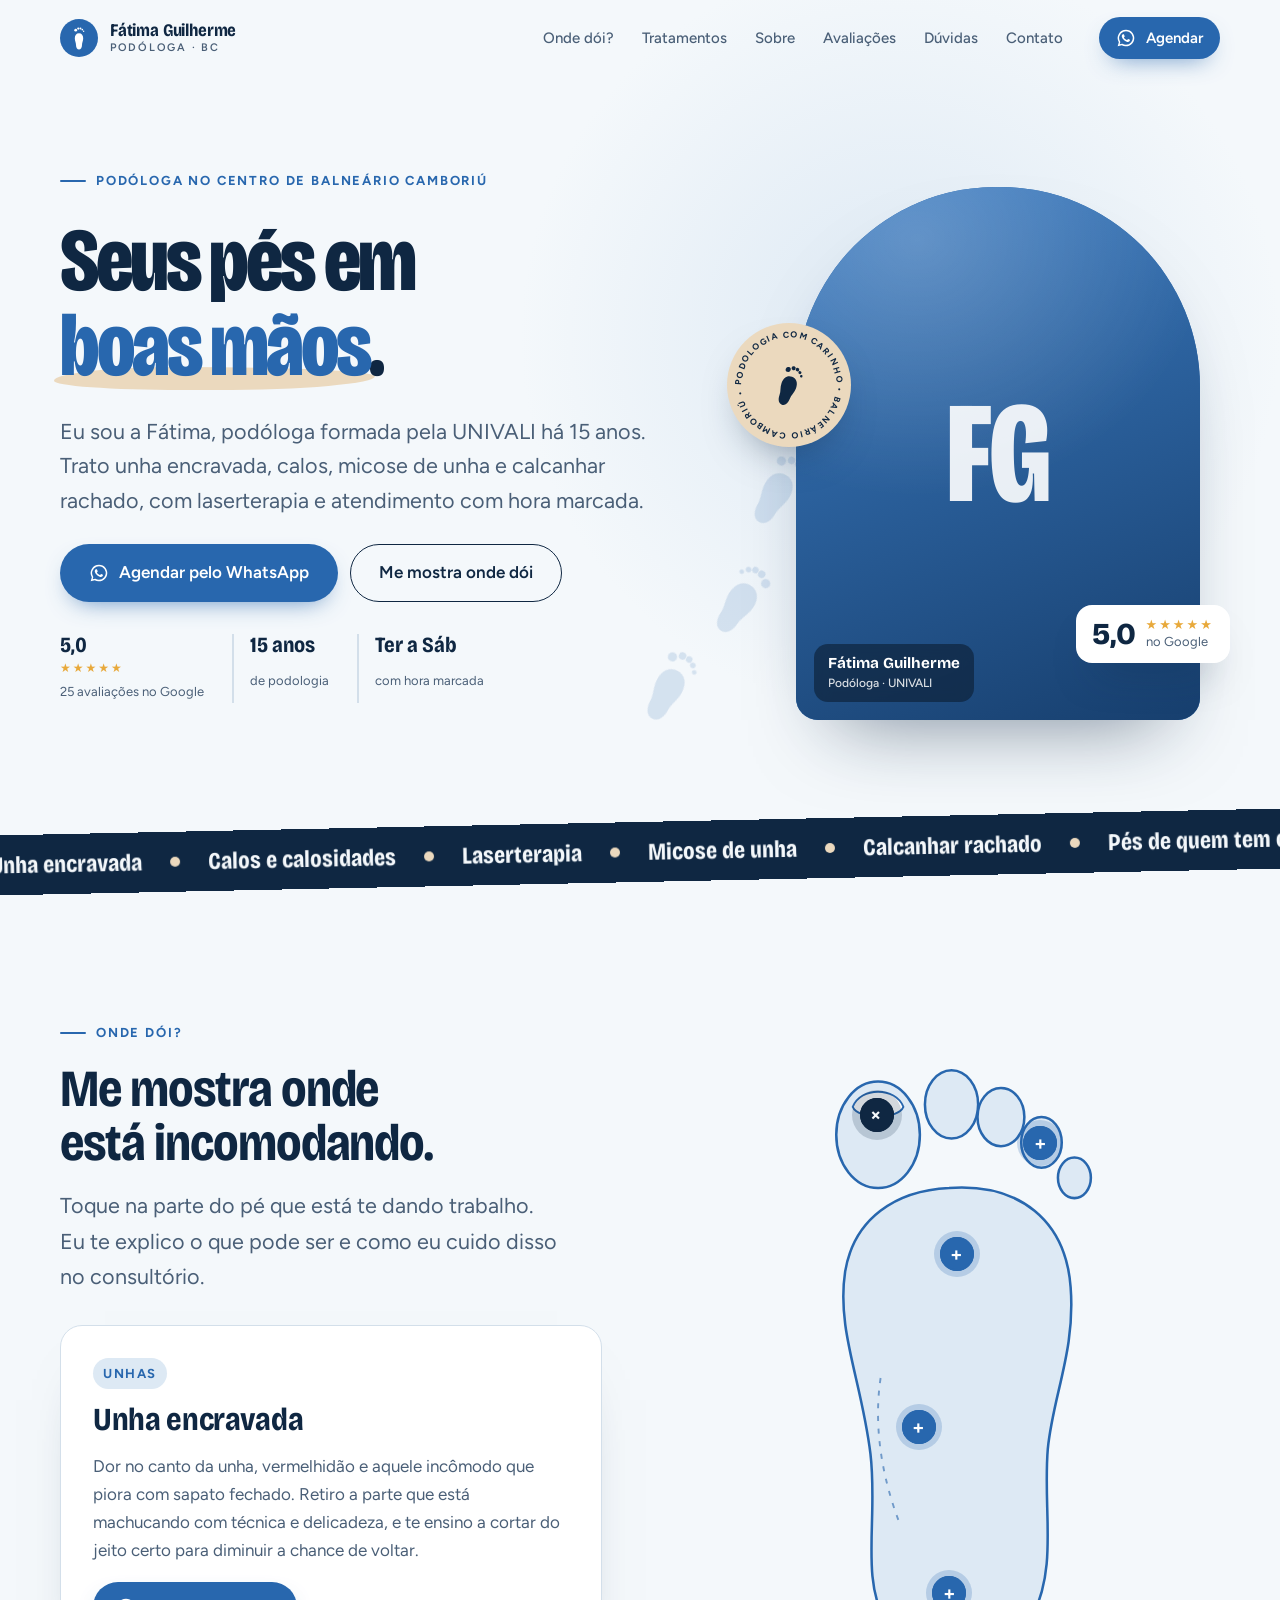
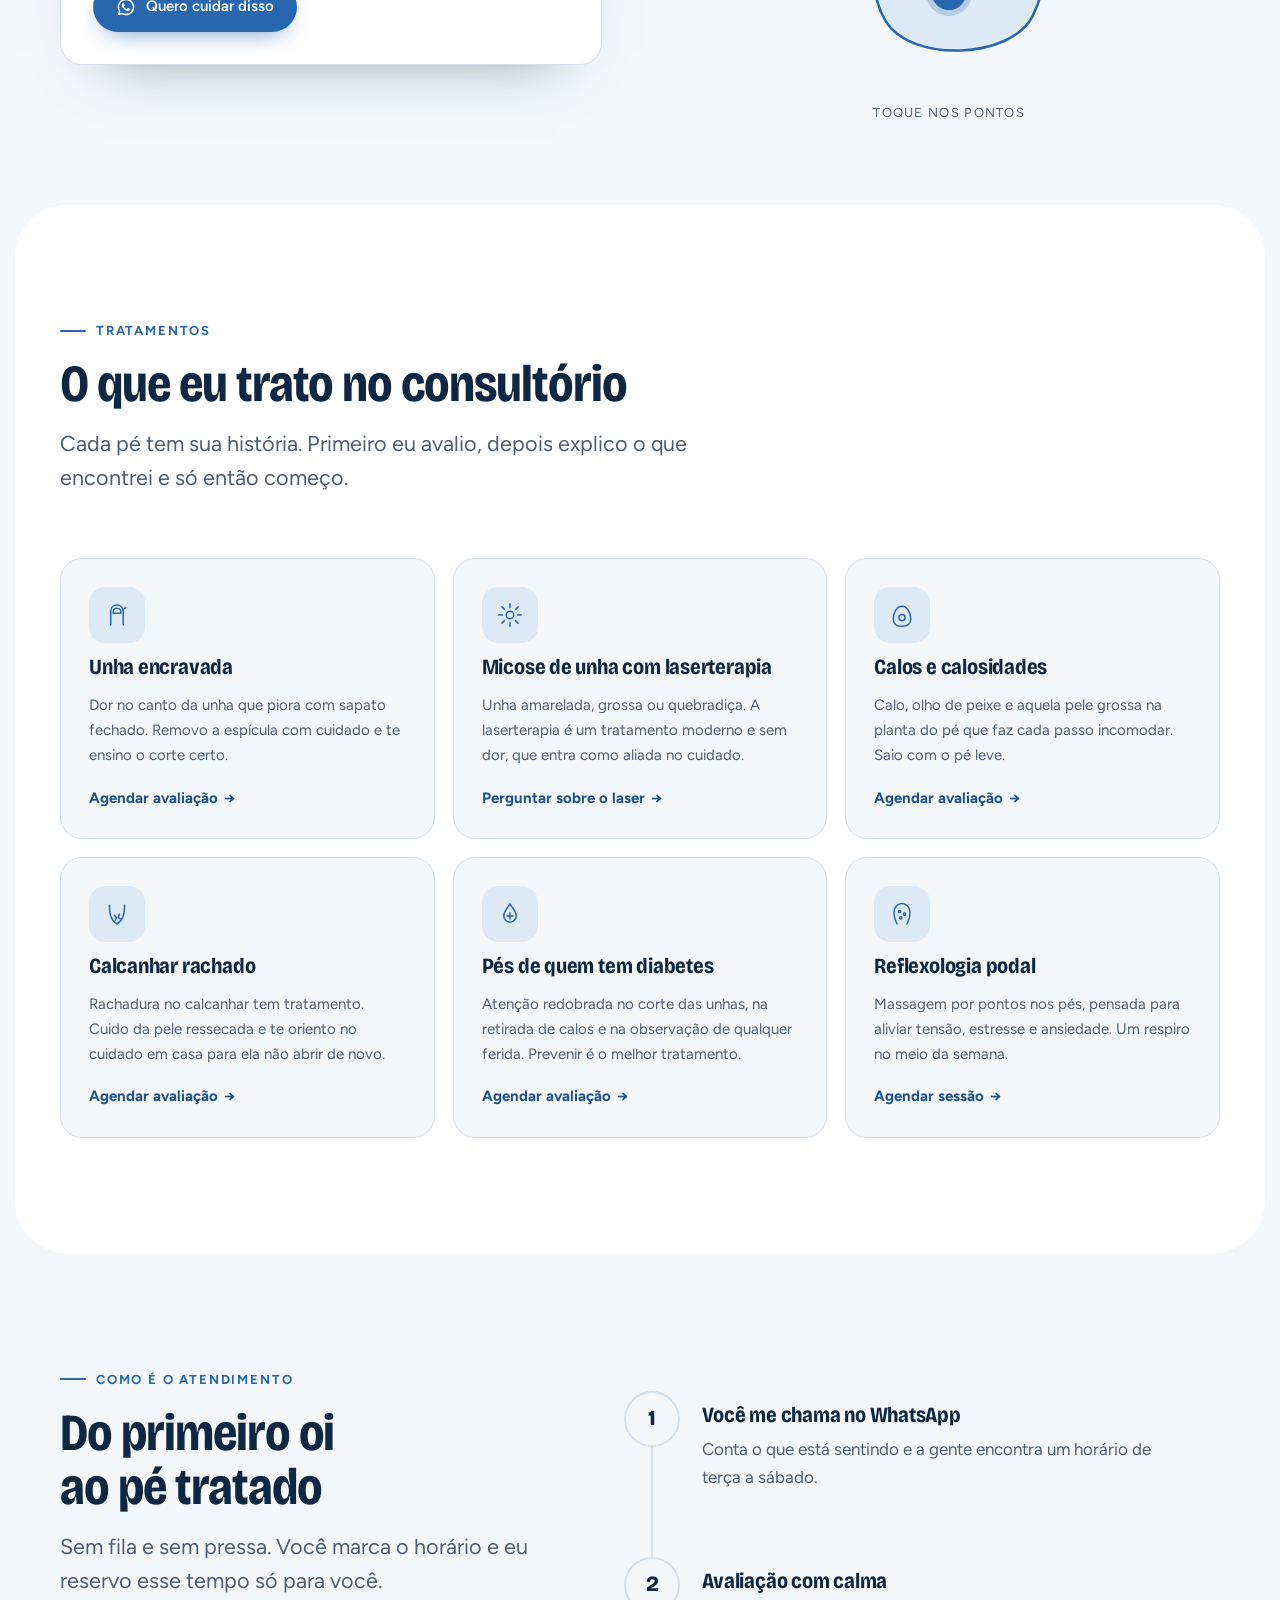
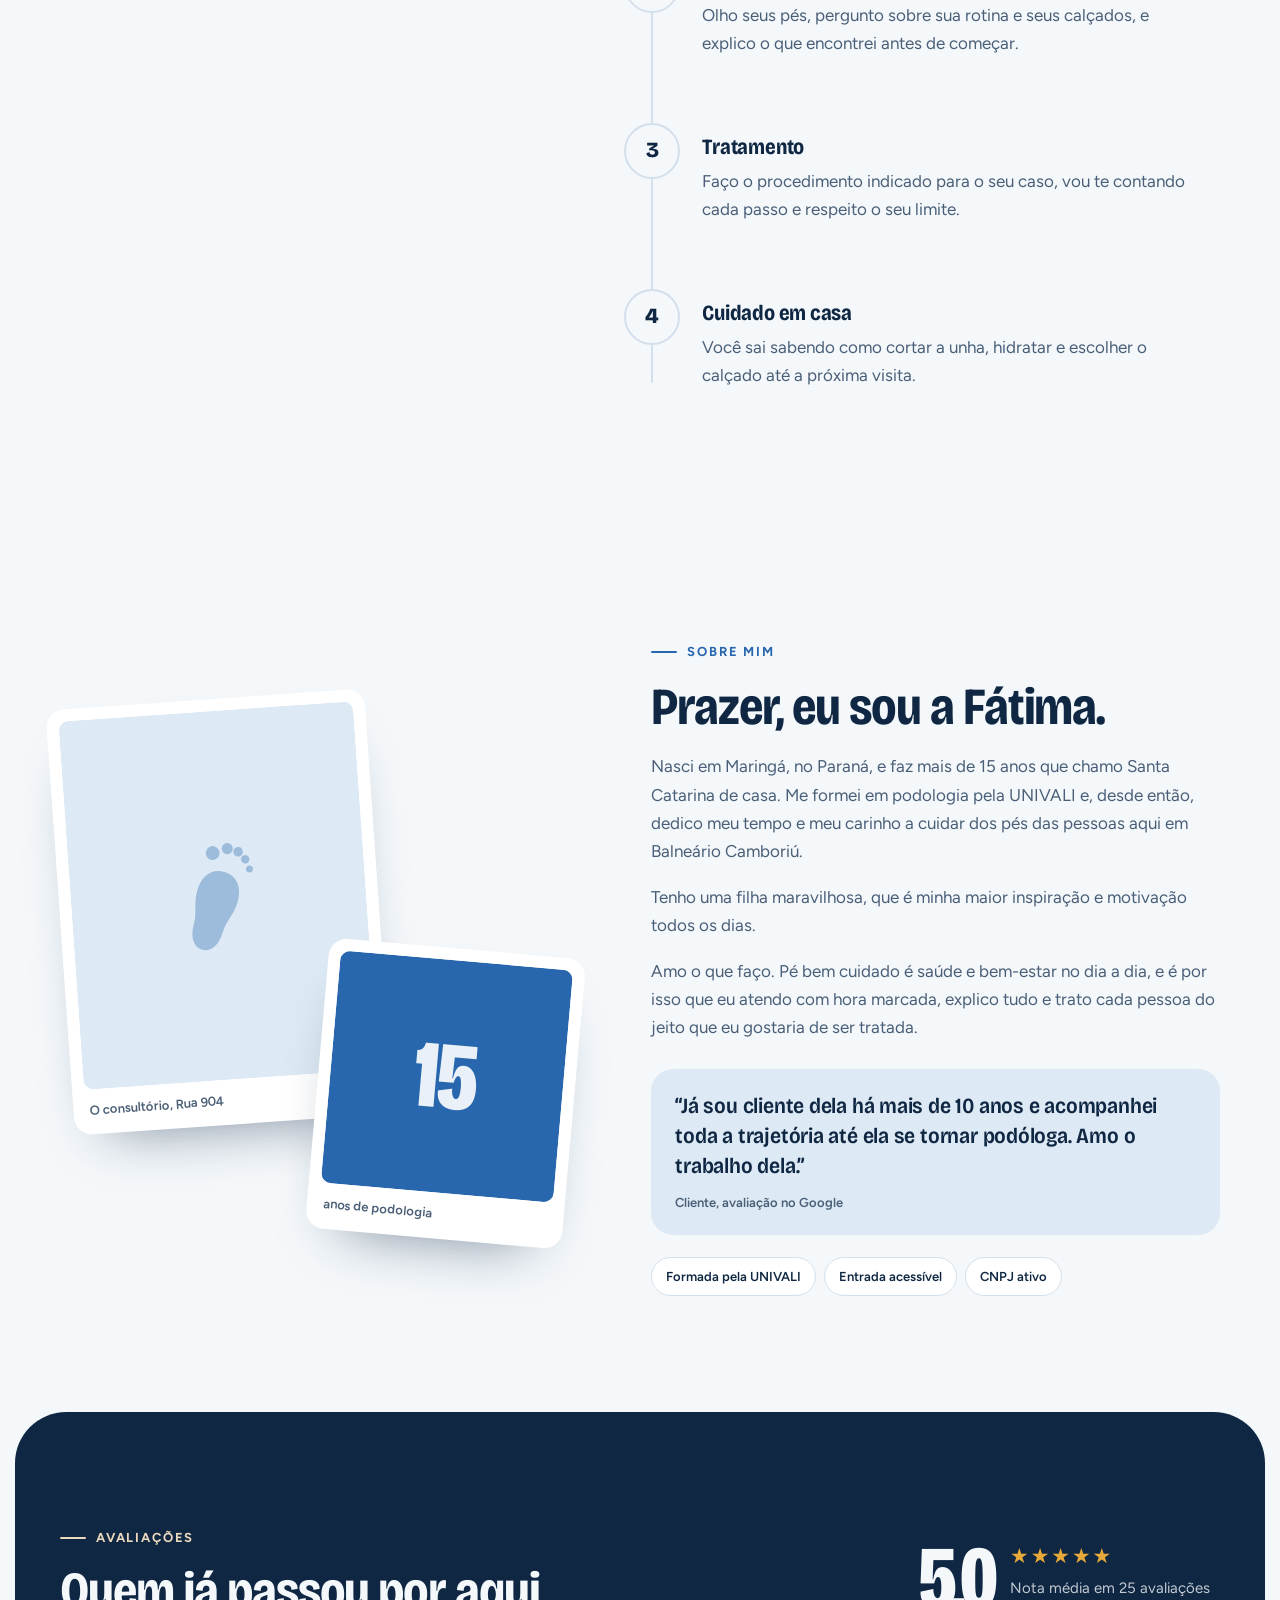
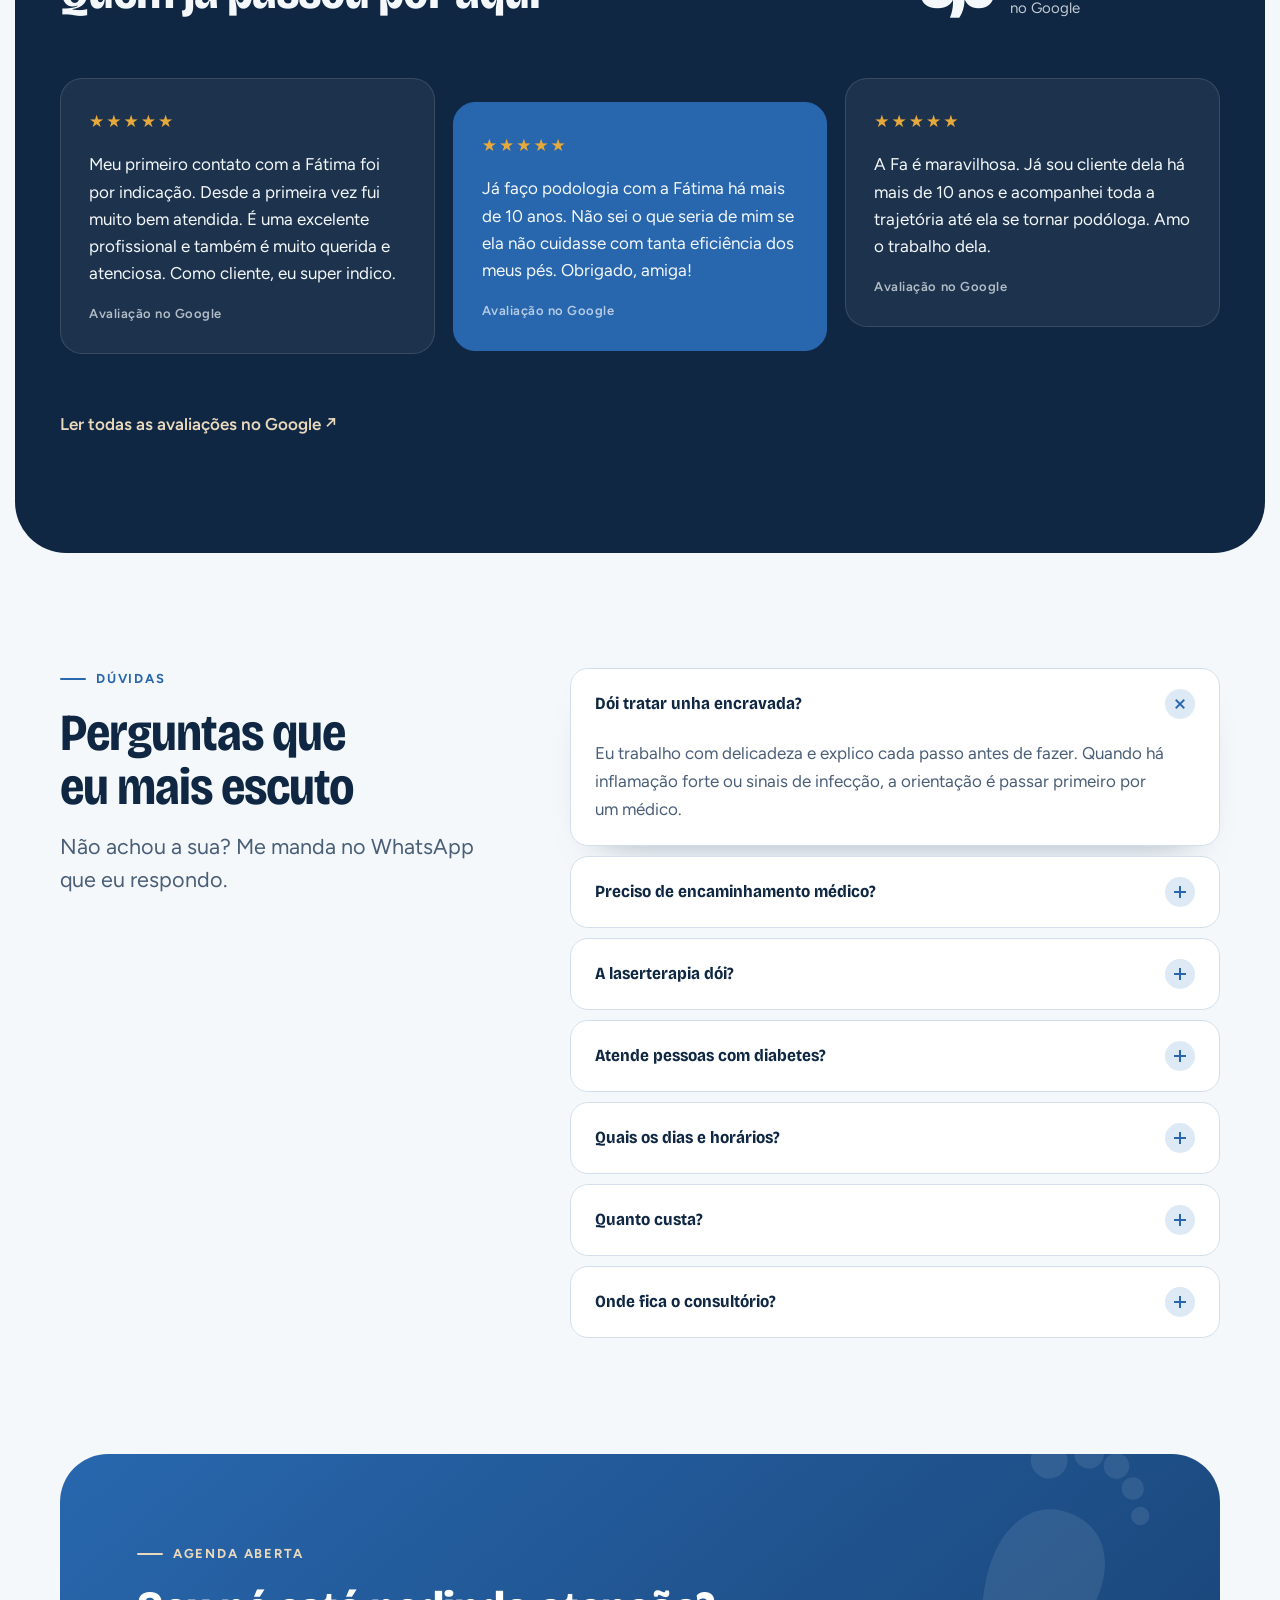
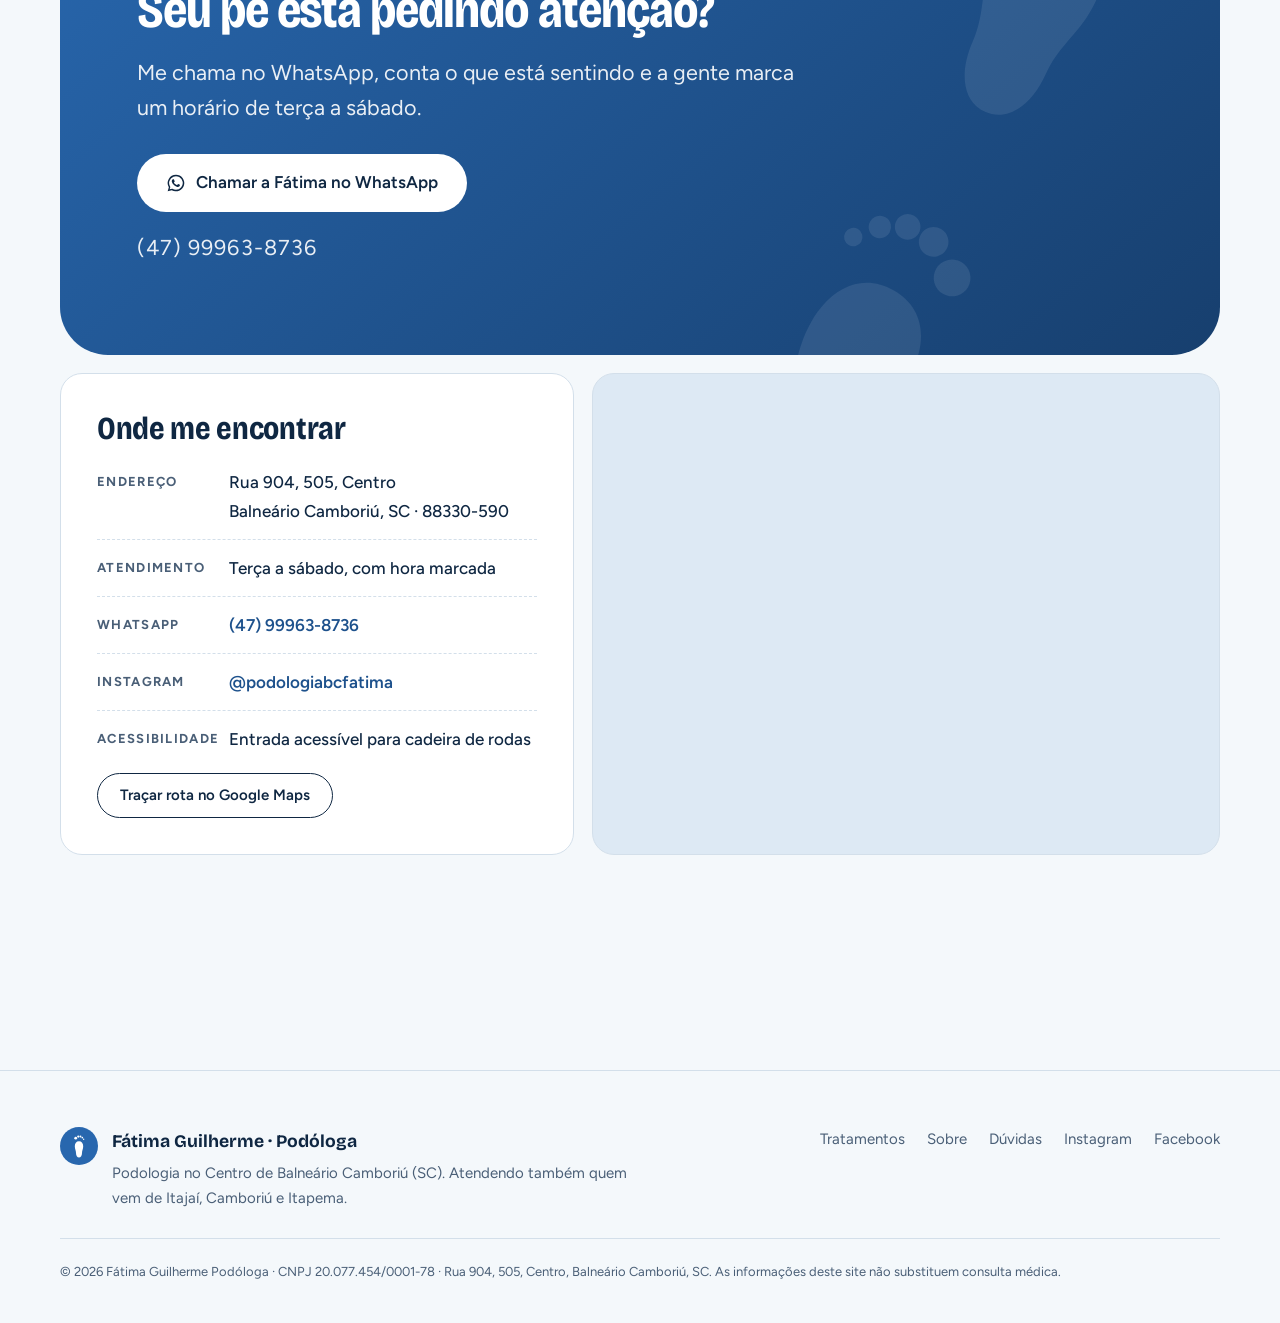
==== index.html @ b55e8c96 "Site da podóloga Fátima Guilherme: landing com SEO local, GEO e deploy Vercel - One-page com hero, m" ====
<!doctype html>
<html lang="pt-BR">
<head>
  <meta charset="utf-8">
  <meta name="viewport" content="width=device-width, initial-scale=1, viewport-fit=cover">
  <title>Podóloga em Balneário Camboriú | Fátima Guilherme · Unha encravada e laserterapia</title>
  <meta name="description" content="Fátima Guilherme, podóloga formada pela UNIVALI no Centro de Balneário Camboriú. Unha encravada, calos, micose de unha com laserterapia, calcanhar rachado e pés de quem tem diabetes. Agende pelo WhatsApp.">
  <link rel="canonical" href="https://fatimaguilherme.com.br/">
  <meta name="robots" content="index, follow, max-image-preview:large, max-snippet:-1">
  <meta name="author" content="Fátima Guilherme">
  <meta name="theme-color" content="#0F2742">

  <!-- Local SEO -->
  <meta name="geo.region" content="BR-SC">
  <meta name="geo.placename" content="Balneário Camboriú">
  <meta name="geo.position" content="-26.9928063;-48.6391821">
  <meta name="ICBM" content="-26.9928063, -48.6391821">

  <!-- Open Graph / redes -->
  <meta property="og:type" content="website">
  <meta property="og:locale" content="pt_BR">
  <meta property="og:site_name" content="Fátima Guilherme · Podóloga">
  <meta property="og:title" content="Fátima Guilherme · Podóloga em Balneário Camboriú">
  <meta property="og:description" content="Seus pés em boas mãos. Unha encravada, calos, micose de unha com laserterapia e cuidado com pés de quem tem diabetes. Centro de BC, com hora marcada.">
  <meta property="og:url" content="https://fatimaguilherme.com.br/">
  <meta property="og:image" content="https://fatimaguilherme.com.br/assets/img/og-image.jpg">
  <meta property="og:image:width" content="1200">
  <meta property="og:image:height" content="630">
  <meta property="og:image:alt" content="Fátima Guilherme, podóloga em Balneário Camboriú">
  <meta name="twitter:card" content="summary_large_image">
  <meta name="twitter:title" content="Fátima Guilherme · Podóloga em Balneário Camboriú">
  <meta name="twitter:description" content="Unha encravada, calos, laserterapia e cuidado com os pés no Centro de BC. Agende pelo WhatsApp.">
  <meta name="twitter:image" content="https://fatimaguilherme.com.br/assets/img/og-image.jpg">

  <link rel="icon" href="/assets/img/favicon.svg" type="image/svg+xml">
  <link rel="apple-touch-icon" href="/assets/img/apple-touch-icon.png">
  <link rel="manifest" href="/site.webmanifest">
  <link rel="alternate" type="text/plain" title="LLM summary" href="/llms.txt">

  <script>document.documentElement.classList.add('js')</script>
  <link rel="preconnect" href="https://fonts.googleapis.com">
  <link rel="preconnect" href="https://fonts.gstatic.com" crossorigin>
  <link rel="stylesheet" href="https://fonts.googleapis.com/css2?family=Bricolage+Grotesque:opsz,wdth,wght@12..96,75..100,500..800&family=Figtree:wght@400;500;600;700&display=swap">
  <link rel="stylesheet" href="/assets/css/style.css">

  <script type="application/ld+json">
  {
    "@context": "https://schema.org",
    "@graph": [
      {
        "@type": ["MedicalBusiness", "LocalBusiness"],
        "@id": "https://fatimaguilherme.com.br/#negocio",
        "name": "Fátima Guilherme | Podóloga",
        "alternateName": "Podologia BC Fátima",
        "description": "Consultório de podologia no Centro de Balneário Camboriú (SC). Tratamento de unha encravada, calos e calosidades, micose de unha com laserterapia, rachaduras no calcanhar, cuidado com pés de pessoas com diabetes e reflexologia podal.",
        "url": "https://fatimaguilherme.com.br/",
        "image": "https://fatimaguilherme.com.br/assets/img/og-image.jpg",
        "logo": "https://fatimaguilherme.com.br/assets/img/apple-touch-icon.png",
        "telephone": "+55-47-99963-8736",
        "medicalSpecialty": "Podiatric",
        "priceRange": "$$",
        "taxID": "20.077.454/0001-78",
        "address": {
          "@type": "PostalAddress",
          "streetAddress": "Rua 904, 505",
          "addressLocality": "Balneário Camboriú",
          "addressRegion": "SC",
          "postalCode": "88330-590",
          "addressCountry": "BR"
        },
        "geo": { "@type": "GeoCoordinates", "latitude": -26.9928063, "longitude": -48.6391821 },
        "hasMap": "https://www.google.com/maps/place/F%C3%A1tima+Guilherme+%7C+Pod%C3%B3loga/@-26.9928063,-48.6391821,17z/data=!4m6!3m5!1s0x94d8b7003e2b6f2d:0xf1be49d1ab3f99e7!8m2!3d-26.9928063!4d-48.6391821!16s%2Fg%2F11vxy5zhkg",
        "areaServed": [
          { "@type": "City", "name": "Balneário Camboriú" },
          { "@type": "City", "name": "Itajaí" },
          { "@type": "City", "name": "Camboriú" },
          { "@type": "City", "name": "Itapema" }
        ],
        "openingHoursSpecification": [
          { "@type": "OpeningHoursSpecification", "dayOfWeek": ["Tuesday", "Wednesday", "Thursday", "Friday", "Saturday"], "opens": "09:00", "closes": "19:00" }
        ],
        "amenityFeature": [
          { "@type": "LocationFeatureSpecification", "name": "Entrada acessível para cadeira de rodas", "value": true }
        ],
        "availableService": [
          { "@type": "MedicalProcedure", "name": "Tratamento de unha encravada (onicocriptose)" },
          { "@type": "MedicalTherapy", "name": "Laserterapia para micose de unha (onicomicose)" },
          { "@type": "MedicalProcedure", "name": "Remoção de calos e calosidades" },
          { "@type": "MedicalProcedure", "name": "Tratamento de rachaduras no calcanhar" },
          { "@type": "MedicalProcedure", "name": "Cuidado podológico para pessoas com diabetes" },
          { "@type": "MedicalTherapy", "name": "Reflexologia podal" }
        ],
        "founder": { "@id": "https://fatimaguilherme.com.br/#fatima" },
        "sameAs": [
          "https://www.instagram.com/podologiabcfatima/",
          "https://www.facebook.com/61563045962253"
        ]
      },
      {
        "@type": "Person",
        "@id": "https://fatimaguilherme.com.br/#fatima",
        "name": "Fátima Guilherme",
        "jobTitle": "Podóloga",
        "alumniOf": { "@type": "CollegeOrUniversity", "name": "UNIVALI - Universidade do Vale do Itajaí" },
        "birthPlace": { "@type": "Place", "name": "Maringá, PR" },
        "worksFor": { "@id": "https://fatimaguilherme.com.br/#negocio" },
        "sameAs": ["https://www.instagram.com/podologiabcfatima/"]
      },
      {
        "@type": "WebSite",
        "@id": "https://fatimaguilherme.com.br/#site",
        "url": "https://fatimaguilherme.com.br/",
        "name": "Fátima Guilherme · Podóloga",
        "inLanguage": "pt-BR",
        "publisher": { "@id": "https://fatimaguilherme.com.br/#negocio" }
      },
      {
        "@type": "FAQPage",
        "@id": "https://fatimaguilherme.com.br/#faq",
        "mainEntity": [
          { "@type": "Question", "name": "Dói tratar unha encravada?", "acceptedAnswer": { "@type": "Answer", "text": "A Fátima trabalha com delicadeza e explica cada passo antes de fazer. Quando há inflamação forte ou sinais de infecção, a orientação é passar primeiro por um médico." } },
          { "@type": "Question", "name": "Preciso de encaminhamento médico para ir à podóloga?", "acceptedAnswer": { "@type": "Answer", "text": "Não. O agendamento é feito direto com a Fátima pelo WhatsApp (47) 99963-8736." } },
          { "@type": "Question", "name": "A laserterapia dói?", "acceptedAnswer": { "@type": "Answer", "text": "Não. A laserterapia é um tratamento sem dor, usado como aliado no cuidado com micose de unha e outras alterações dos pés." } },
          { "@type": "Question", "name": "Quais os horários de atendimento?", "acceptedAnswer": { "@type": "Answer", "text": "O atendimento é com hora marcada, de terça a sábado. Os horários livres são confirmados pelo WhatsApp." } },
          { "@type": "Question", "name": "Onde fica o consultório?", "acceptedAnswer": { "@type": "Answer", "text": "Na Rua 904, 505, Centro de Balneário Camboriú (SC), CEP 88330-590. A entrada é acessível para cadeira de rodas." } },
          { "@type": "Question", "name": "Quanto custa a consulta com a podóloga?", "acceptedAnswer": { "@type": "Answer", "text": "O valor depende do tratamento. A Fátima passa os valores pelo WhatsApp depois de entender o que você está sentindo." } },
          { "@type": "Question", "name": "A podóloga atende pessoas com diabetes?", "acceptedAnswer": { "@type": "Answer", "text": "Sim. Pés de pessoas com diabetes pedem atenção redobrada no corte das unhas, na remoção de calos e na observação de feridas, e esse cuidado preventivo faz parte do atendimento." } }
        ]
      }
    ]
  }
  </script>
</head>
<body>
  <a class="skip" href="#conteudo">Pular para o conteúdo</a>

  <!-- Ícone de pegada reutilizado no site -->
  <svg width="0" height="0" style="position:absolute" aria-hidden="true" focusable="false">
    <defs>
      <symbol id="pegada" viewBox="0 0 40 80">
        <path d="M20 24c9 0 14 7 14 17 0 9-4 14-4 22 0 9-4 15-10 15S10 72 10 63c0-8-4-13-4-22 0-10 5-17 14-17z"/>
        <circle cx="9" cy="14" r="4.6"/>
        <circle cx="17.5" cy="8.5" r="3.7"/>
        <circle cx="25" cy="8.5" r="3.2"/>
        <circle cx="31" cy="12" r="2.8"/>
        <circle cx="35.5" cy="17.5" r="2.3"/>
      </symbol>
      <symbol id="whats" viewBox="0 0 24 24">
        <path d="M12 2a10 10 0 0 0-8.6 15.1L2 22l5-1.3A10 10 0 1 0 12 2zm0 18.2c-1.5 0-3-.4-4.3-1.2l-.3-.2-3 .8.8-2.9-.2-.3A8.2 8.2 0 1 1 12 20.2zm4.5-6.1c-.2-.1-1.5-.7-1.7-.8-.2-.1-.4-.1-.6.1l-.8 1c-.1.2-.3.2-.5.1-.7-.3-1.4-.7-2-1.2-.5-.5-1-1.1-1.3-1.7-.1-.2 0-.4.1-.5l.4-.4.3-.4v-.5l-.8-1.9c-.2-.5-.4-.4-.6-.4h-.5c-.2 0-.5.1-.7.3-.6.6-.9 1.3-.9 2.1.1.9.4 1.8 1 2.6 1.1 1.6 2.5 2.9 4.2 3.7.5.2 1.1.4 1.6.5.6.2 1.2.1 1.7-.1.5-.3 1-.7 1.2-1.2.1-.3.1-.7 0-1l-.1-.1z"/>
      </symbol>
    </defs>
  </svg>

  <div class="progress" aria-hidden="true"><span></span></div>

  <header class="topo" id="topo">
    <div class="wrap topo__in">
      <a class="marca" href="#inicio" aria-label="Fátima Guilherme, Podóloga. Voltar ao início">
        <svg class="marca__icone" aria-hidden="true"><use href="#pegada"/></svg>
        <span class="marca__nome">Fátima Guilherme<small>Podóloga · BC</small></span>
      </a>
      <nav class="menu" id="menu" aria-label="Principal">
        <a href="#onde-doi">Onde dói?</a>
        <a href="#tratamentos">Tratamentos</a>
        <a href="#sobre">Sobre</a>
        <a href="#avaliacoes">Avaliações</a>
        <a href="#duvidas">Dúvidas</a>
        <a href="#contato">Contato</a>
      </nav>
      <a class="btn btn--sm btn--azul topo__cta" href="https://wa.me/5547999638736" data-msg="Oi, Fátima! Vim pelo site e quero agendar um horário." target="_blank" rel="noopener">
        <svg aria-hidden="true"><use href="#whats"/></svg> Agendar
      </a>
      <button class="burger" type="button" aria-expanded="false" aria-controls="menu" aria-label="Abrir menu"><span></span><span></span></button>
    </div>
  </header>

  <main id="conteudo">

    <!-- HERO -->
    <section class="hero" id="inicio">
      <div class="wrap hero__grid">
        <div class="hero__texto">
          <p class="eyebrow" data-reveal>Podóloga no Centro de Balneário Camboriú</p>
          <h1 data-reveal>Seus pés em <span class="grifo">boas mãos</span>.</h1>
          <p class="hero__lead" data-reveal>Eu sou a Fátima, podóloga formada pela UNIVALI há 15 anos. Trato unha encravada, calos, micose de unha e calcanhar rachado, com laserterapia e atendimento com hora marcada.</p>
          <div class="hero__acoes" data-reveal>
            <a class="btn btn--azul btn--lg" href="https://wa.me/5547999638736" data-msg="Oi, Fátima! Vim pelo site e quero agendar um horário." target="_blank" rel="noopener">
              <svg aria-hidden="true"><use href="#whats"/></svg> Agendar pelo WhatsApp
            </a>
            <a class="btn btn--linha btn--lg" href="#onde-doi">Me mostra onde dói</a>
          </div>
          <ul class="provas" data-reveal>
            <li><strong>5,0</strong> <span class="estrelas" aria-hidden="true">★★★★★</span> <span>25 avaliações no Google</span></li>
            <li><strong>15 anos</strong> <span>de podologia</span></li>
            <li><strong>Ter a Sáb</strong> <span>com hora marcada</span></li>
          </ul>
        </div>

        <div class="hero__arte" aria-hidden="true">
          <div class="trilha">
            <svg class="print" style="--i:0;left:2%;top:84%;--r:28deg"><use href="#pegada"/></svg>
            <svg class="print print--esq" style="--i:1;left:14%;top:70%;--r:34deg"><use href="#pegada"/></svg>
            <svg class="print" style="--i:2;left:20%;top:52%;--r:30deg"><use href="#pegada"/></svg>
            <svg class="print print--esq" style="--i:3;left:33%;top:40%;--r:38deg"><use href="#pegada"/></svg>
            <svg class="print" style="--i:4;left:40%;top:22%;--r:34deg"><use href="#pegada"/></svg>
            <svg class="print print--esq" style="--i:5;left:53%;top:10%;--r:40deg"><use href="#pegada"/></svg>
          </div>
          <figure class="retrato" data-parallax>
            <div class="retrato__fallback"><span>FG</span></div>
            <!-- Troque pela foto real: salve em /assets/img/fatima.jpg (retrato vertical, ~1000x1250) -->
            <div class="retrato__foto" style="background-image:url('/assets/img/fatima.jpg')"></div>
            <figcaption class="retrato__legenda">Fátima Guilherme<br><small>Podóloga · UNIVALI</small></figcaption>
          </figure>
          <div class="selo">
            <svg viewBox="0 0 120 120">
              <defs><path id="circulo" d="M60 60m-46 0a46 46 0 1 1 92 0a46 46 0 1 1-92 0"/></defs>
              <text><textPath href="#circulo" textLength="284" lengthAdjust="spacing">PODOLOGIA COM CARINHO • BALNEÁRIO CAMBORIÚ • </textPath></text>
            </svg>
            <svg class="selo__pe"><use href="#pegada"/></svg>
          </div>
          <div class="chip-nota">
            <strong>5,0</strong>
            <span><span class="estrelas">★★★★★</span><br>no Google</span>
          </div>
        </div>
      </div>
    </section>

    <!-- FAIXA -->
    <div class="faixa" aria-hidden="true">
      <div class="faixa__trilho">
        <span>Unha encravada</span><i></i><span>Calos e calosidades</span><i></i><span>Laserterapia</span><i></i><span>Micose de unha</span><i></i><span>Calcanhar rachado</span><i></i><span>Pés de quem tem diabetes</span><i></i><span>Reflexologia podal</span><i></i>
        <span>Unha encravada</span><i></i><span>Calos e calosidades</span><i></i><span>Laserterapia</span><i></i><span>Micose de unha</span><i></i><span>Calcanhar rachado</span><i></i><span>Pés de quem tem diabetes</span><i></i><span>Reflexologia podal</span><i></i>
      </div>
    </div>

    <!-- MAPA DO PÉ -->
    <section class="secao mapa" id="onde-doi" aria-labelledby="t-mapa">
      <div class="wrap mapa__grid">
        <div class="mapa__intro">
          <p class="eyebrow" data-reveal>Onde dói?</p>
          <h2 id="t-mapa" data-reveal>Me mostra onde está incomodando.</h2>
          <p data-reveal>Toque na parte do pé que está te dando trabalho. Eu te explico o que pode ser e como eu cuido disso no consultório.</p>

          <div class="painel" id="painel" aria-live="polite" data-reveal>
            <p class="painel__tag" id="painel-tag">Unhas</p>
            <h3 id="painel-titulo">Unha encravada</h3>
            <p id="painel-texto">Dor no canto da unha, vermelhidão e aquele incômodo que piora com sapato fechado. Retiro a parte que está machucando com técnica e delicadeza, e te ensino a cortar do jeito certo para diminuir a chance de voltar.</p>
            <a class="btn btn--azul" id="painel-cta" href="https://wa.me/5547999638736" data-msg="Oi, Fátima! Estou com unha encravada e quero agendar uma avaliação." target="_blank" rel="noopener">
              <svg aria-hidden="true"><use href="#whats"/></svg> Quero cuidar disso
            </a>
          </div>
        </div>

        <div class="pe" data-reveal>
          <svg class="pe__desenho" viewBox="0 0 300 540" aria-hidden="true">
            <path class="pe__sola" d="M150 150c56-4 92 26 96 78 4 50-14 86-18 128-4 48 8 92-12 132-17 34-96 37-116 4-20-34-6-82-12-132-7-58-27-98-20-144 7-42 40-64 82-66z"/>
            <path class="pe__arco" d="M96 300c-6 40 2 80 14 112"/>
            <ellipse class="pe__dedo" cx="94" cy="108" rx="33" ry="42"/>
            <ellipse class="pe__dedo" cx="152" cy="84" rx="21" ry="27"/>
            <ellipse class="pe__dedo" cx="191" cy="94" rx="18.5" ry="23"/>
            <ellipse class="pe__dedo" cx="223" cy="114" rx="16" ry="20"/>
            <ellipse class="pe__dedo" cx="249" cy="142" rx="13" ry="16"/>
            <path class="pe__unha" d="M74 86c6-16 34-16 40 0-4 10-36 10-40 0z"/>
          </svg>
          <button class="ponto is-ativo" type="button" style="left:31%;top:17%" data-spot="encravada" aria-pressed="true"><span class="sr">Unhas: unha encravada</span></button>
          <button class="ponto" type="button" style="left:74%;top:21%" data-spot="micose" aria-pressed="false"><span class="sr">Unha grossa ou amarelada: micose</span></button>
          <button class="ponto" type="button" style="left:52%;top:37%" data-spot="calos" aria-pressed="false"><span class="sr">Planta do pé: calos</span></button>
          <button class="ponto" type="button" style="left:42%;top:62%" data-spot="reflexo" aria-pressed="false"><span class="sr">Arco do pé: reflexologia</span></button>
          <button class="ponto" type="button" style="left:50%;top:86%" data-spot="calcanhar" aria-pressed="false"><span class="sr">Calcanhar: rachaduras</span></button>
          <p class="pe__dica">Toque nos pontos</p>
        </div>
      </div>
    </section>

    <!-- TRATAMENTOS -->
    <section class="secao trat" id="tratamentos" aria-labelledby="t-trat">
      <div class="wrap">
        <div class="cabeca">
          <p class="eyebrow" data-reveal>Tratamentos</p>
          <h2 id="t-trat" data-reveal>O que eu trato no consultório</h2>
          <p data-reveal>Cada pé tem sua história. Primeiro eu avalio, depois explico o que encontrei e só então começo.</p>
        </div>
        <div class="cards">
          <article class="card" data-reveal>
            <div class="card__icone" aria-hidden="true"><svg viewBox="0 0 48 48"><path d="M14 40V18c0-6 4-10 10-10s10 4 10 10v22"/><path d="M18 18c0-3 3-5 6-5s6 2 6 5v3H18z"/><path d="M33 16l5-4"/></svg></div>
            <h3>Unha encravada</h3>
            <p>Dor no canto da unha que piora com sapato fechado. Removo a espícula com cuidado e te ensino o corte certo.</p>
            <a class="card__link" href="https://wa.me/5547999638736" data-msg="Oi, Fátima! Quero agendar para tratar unha encravada." target="_blank" rel="noopener">Agendar avaliação <span aria-hidden="true">→</span></a>
          </article>
          <article class="card" data-reveal>
            <div class="card__icone" aria-hidden="true"><svg viewBox="0 0 48 48"><circle cx="24" cy="24" r="6"/><path d="M24 6v6M24 36v6M6 24h6M36 24h6M11 11l4 4M33 33l4 4M37 11l-4 4M15 33l-4 4"/></svg></div>
            <h3>Micose de unha com laserterapia</h3>
            <p>Unha amarelada, grossa ou quebradiça. A laserterapia é um tratamento moderno e sem dor, que entra como aliada no cuidado.</p>
            <a class="card__link" href="https://wa.me/5547999638736" data-msg="Oi, Fátima! Quero saber sobre laserterapia para micose de unha." target="_blank" rel="noopener">Perguntar sobre o laser <span aria-hidden="true">→</span></a>
          </article>
          <article class="card" data-reveal>
            <div class="card__icone" aria-hidden="true"><svg viewBox="0 0 48 48"><path d="M10 30c0-10 6-20 14-20s14 10 14 20-6 12-14 12-14-2-14-12z"/><circle cx="24" cy="28" r="5"/></svg></div>
            <h3>Calos e calosidades</h3>
            <p>Calo, olho de peixe e aquela pele grossa na planta do pé que faz cada passo incomodar. Saio com o pé leve.</p>
            <a class="card__link" href="https://wa.me/5547999638736" data-msg="Oi, Fátima! Quero agendar para tirar calos." target="_blank" rel="noopener">Agendar avaliação <span aria-hidden="true">→</span></a>
          </article>
          <article class="card" data-reveal>
            <div class="card__icone" aria-hidden="true"><svg viewBox="0 0 48 48"><path d="M12 10c0 14 2 24 12 30 10-6 12-16 12-30"/><path d="M20 26l3 4-2 4M28 24l-2 5 3 3"/></svg></div>
            <h3>Calcanhar rachado</h3>
            <p>Rachadura no calcanhar tem tratamento. Cuido da pele ressecada e te oriento no cuidado em casa para ela não abrir de novo.</p>
            <a class="card__link" href="https://wa.me/5547999638736" data-msg="Oi, Fátima! Estou com o calcanhar rachado e quero agendar." target="_blank" rel="noopener">Agendar avaliação <span aria-hidden="true">→</span></a>
          </article>
          <article class="card" data-reveal>
            <div class="card__icone" aria-hidden="true"><svg viewBox="0 0 48 48"><path d="M24 8c6 8 10 13 10 19a10 10 0 0 1-20 0c0-6 4-11 10-19z"/><path d="M24 22v10M19 27h10"/></svg></div>
            <h3>Pés de quem tem diabetes</h3>
            <p>Atenção redobrada no corte das unhas, na retirada de calos e na observação de qualquer ferida. Prevenir é o melhor tratamento.</p>
            <a class="card__link" href="https://wa.me/5547999638736" data-msg="Oi, Fátima! Tenho diabetes e quero agendar um cuidado com os pés." target="_blank" rel="noopener">Agendar avaliação <span aria-hidden="true">→</span></a>
          </article>
          <article class="card" data-reveal>
            <div class="card__icone" aria-hidden="true"><svg viewBox="0 0 48 48"><path d="M16 40c-4-8-6-16-4-24 2-6 8-9 12-9s10 3 12 9c2 8 0 16-4 24"/><circle cx="20" cy="20" r="1.8"/><circle cx="28" cy="24" r="1.8"/><circle cx="22" cy="30" r="1.8"/></svg></div>
            <h3>Reflexologia podal</h3>
            <p>Massagem por pontos nos pés, pensada para aliviar tensão, estresse e ansiedade. Um respiro no meio da semana.</p>
            <a class="card__link" href="https://wa.me/5547999638736" data-msg="Oi, Fátima! Quero agendar uma sessão de reflexologia podal." target="_blank" rel="noopener">Agendar sessão <span aria-hidden="true">→</span></a>
          </article>
        </div>
      </div>
    </section>

    <!-- COMO FUNCIONA -->
    <section class="secao passos" id="como-funciona" aria-labelledby="t-passos">
      <div class="wrap passos__grid">
        <div class="cabeca cabeca--sticky">
          <p class="eyebrow" data-reveal>Como é o atendimento</p>
          <h2 id="t-passos" data-reveal>Do primeiro oi ao pé tratado</h2>
          <p data-reveal>Sem fila e sem pressa. Você marca o horário e eu reservo esse tempo só para você.</p>
        </div>
        <ol class="linha" id="linha">
          <li class="passo" data-reveal>
            <span class="passo__n">1</span>
            <div><h3>Você me chama no WhatsApp</h3><p>Conta o que está sentindo e a gente encontra um horário de terça a sábado.</p></div>
          </li>
          <li class="passo" data-reveal>
            <span class="passo__n">2</span>
            <div><h3>Avaliação com calma</h3><p>Olho seus pés, pergunto sobre sua rotina e seus calçados, e explico o que encontrei antes de começar.</p></div>
          </li>
          <li class="passo" data-reveal>
            <span class="passo__n">3</span>
            <div><h3>Tratamento</h3><p>Faço o procedimento indicado para o seu caso, vou te contando cada passo e respeito o seu limite.</p></div>
          </li>
          <li class="passo" data-reveal>
            <span class="passo__n">4</span>
            <div><h3>Cuidado em casa</h3><p>Você sai sabendo como cortar a unha, hidratar e escolher o calçado até a próxima visita.</p></div>
          </li>
        </ol>
      </div>
    </section>

    <!-- SOBRE -->
    <section class="secao sobre" id="sobre" aria-labelledby="t-sobre">
      <div class="wrap sobre__grid">
        <div class="sobre__fotos" data-reveal>
          <figure class="polaroid polaroid--a">
            <div class="polaroid__img" style="background-image:url('/assets/img/consultorio.jpg')"><svg aria-hidden="true"><use href="#pegada"/></svg></div>
            <figcaption>O consultório, Rua 904</figcaption>
          </figure>
          <figure class="polaroid polaroid--b">
            <div class="polaroid__img polaroid__img--azul" style="background-image:url('/assets/img/fatima-atendendo.jpg')"><span>15</span></div>
            <figcaption>anos de podologia</figcaption>
          </figure>
        </div>
        <div class="sobre__texto">
          <p class="eyebrow" data-reveal>Sobre mim</p>
          <h2 id="t-sobre" data-reveal>Prazer, eu sou a Fátima.</h2>
          <p data-reveal>Nasci em Maringá, no Paraná, e faz mais de 15 anos que chamo Santa Catarina de casa. Me formei em podologia pela UNIVALI e, desde então, dedico meu tempo e meu carinho a cuidar dos pés das pessoas aqui em Balneário Camboriú.</p>
          <p data-reveal>Tenho uma filha maravilhosa, que é minha maior inspiração e motivação todos os dias.</p>
          <p data-reveal>Amo o que faço. Pé bem cuidado é saúde e bem-estar no dia a dia, e é por isso que eu atendo com hora marcada, explico tudo e trato cada pessoa do jeito que eu gostaria de ser tratada.</p>
          <blockquote class="citacao" data-reveal>
            <p>“Já sou cliente dela há mais de 10 anos e acompanhei toda a trajetória até ela se tornar podóloga. Amo o trabalho dela.”</p>
            <cite>Cliente, avaliação no Google</cite>
          </blockquote>
          <ul class="selos" data-reveal>
            <li>Formada pela UNIVALI</li>
            <li>Entrada acessível</li>
            <li>CNPJ ativo</li>
          </ul>
        </div>
      </div>
    </section>

    <!-- AVALIAÇÕES -->
    <section class="secao aval" id="avaliacoes" aria-labelledby="t-aval">
      <div class="wrap">
        <div class="aval__topo">
          <div class="cabeca">
            <p class="eyebrow" data-reveal>Avaliações</p>
            <h2 id="t-aval" data-reveal>Quem já passou por aqui</h2>
          </div>
          <div class="nota" data-reveal>
            <span class="nota__n">5,0</span>
            <div><span class="estrelas estrelas--g">★★★★★</span><span class="nota__txt">Nota média em 25 avaliações no Google</span></div>
          </div>
        </div>
        <div class="depos">
          <figure class="depo" data-reveal>
            <span class="estrelas">★★★★★</span>
            <blockquote><p>Meu primeiro contato com a Fátima foi por indicação. Desde a primeira vez fui muito bem atendida. É uma excelente profissional e também é muito querida e atenciosa. Como cliente, eu super indico.</p></blockquote>
            <figcaption>Avaliação no Google</figcaption>
          </figure>
          <figure class="depo depo--destaque" data-reveal>
            <span class="estrelas">★★★★★</span>
            <blockquote><p>Já faço podologia com a Fátima há mais de 10 anos. Não sei o que seria de mim se ela não cuidasse com tanta eficiência dos meus pés. Obrigado, amiga!</p></blockquote>
            <figcaption>Avaliação no Google</figcaption>
          </figure>
          <figure class="depo" data-reveal>
            <span class="estrelas">★★★★★</span>
            <blockquote><p>A Fa é maravilhosa. Já sou cliente dela há mais de 10 anos e acompanhei toda a trajetória até ela se tornar podóloga. Amo o trabalho dela.</p></blockquote>
            <figcaption>Avaliação no Google</figcaption>
          </figure>
        </div>
        <p class="aval__mais" data-reveal><a class="link" href="https://www.google.com/maps/place/F%C3%A1tima+Guilherme+%7C+Pod%C3%B3loga/@-26.9928063,-48.6391821,17z/data=!4m6!3m5!1s0x94d8b7003e2b6f2d:0xf1be49d1ab3f99e7!8m2!3d-26.9928063!4d-48.6391821!16s%2Fg%2F11vxy5zhkg" target="_blank" rel="noopener">Ler todas as avaliações no Google <span aria-hidden="true">↗</span></a></p>
      </div>
    </section>

    <!-- FAQ -->
    <section class="secao faq" id="duvidas" aria-labelledby="t-faq">
      <div class="wrap faq__grid">
        <div class="cabeca">
          <p class="eyebrow" data-reveal>Dúvidas</p>
          <h2 id="t-faq" data-reveal>Perguntas que eu mais escuto</h2>
          <p data-reveal>Não achou a sua? Me manda no WhatsApp que eu respondo.</p>
        </div>
        <div class="faq__lista">
          <details data-reveal open>
            <summary>Dói tratar unha encravada?</summary>
            <p>Eu trabalho com delicadeza e explico cada passo antes de fazer. Quando há inflamação forte ou sinais de infecção, a orientação é passar primeiro por um médico.</p>
          </details>
          <details data-reveal>
            <summary>Preciso de encaminhamento médico?</summary>
            <p>Não. Você agenda direto comigo pelo WhatsApp (47) 99963-8736.</p>
          </details>
          <details data-reveal>
            <summary>A laserterapia dói?</summary>
            <p>Não. É um tratamento sem dor, usado como aliado no cuidado com micose de unha e outras alterações dos pés.</p>
          </details>
          <details data-reveal>
            <summary>Atende pessoas com diabetes?</summary>
            <p>Sim. Pé de quem tem diabetes pede atenção redobrada no corte das unhas, na retirada de calos e na observação de feridas. Esse cuidado preventivo faz parte do atendimento.</p>
          </details>
          <details data-reveal>
            <summary>Quais os dias e horários?</summary>
            <p>Atendo com hora marcada, de terça a sábado. Os horários livres da semana eu confirmo pelo WhatsApp.</p>
          </details>
          <details data-reveal>
            <summary>Quanto custa?</summary>
            <p>Depende do tratamento. Me conta o que você está sentindo no WhatsApp e eu te passo o valor.</p>
          </details>
          <details data-reveal>
            <summary>Onde fica o consultório?</summary>
            <p>Rua 904, 505, Centro de Balneário Camboriú, CEP 88330-590. A entrada é acessível para cadeira de rodas.</p>
          </details>
        </div>
      </div>
    </section>

    <!-- CTA + CONTATO -->
    <section class="secao contato" id="contato" aria-labelledby="t-contato">
      <div class="wrap">
        <div class="convite" data-reveal>
          <svg class="convite__pe convite__pe--1" aria-hidden="true"><use href="#pegada"/></svg>
          <svg class="convite__pe convite__pe--2" aria-hidden="true"><use href="#pegada"/></svg>
          <p class="eyebrow eyebrow--claro">Agenda aberta</p>
          <h2 id="t-contato">Seu pé está pedindo atenção?</h2>
          <p>Me chama no WhatsApp, conta o que está sentindo e a gente marca um horário de terça a sábado.</p>
          <a class="btn btn--branco btn--lg" href="https://wa.me/5547999638736" data-msg="Oi, Fátima! Vim pelo site e quero agendar um horário." target="_blank" rel="noopener">
            <svg aria-hidden="true"><use href="#whats"/></svg> Chamar a Fátima no WhatsApp
          </a>
          <p class="convite__num">(47) 99963-8736</p>
        </div>

        <div class="local">
          <div class="local__info" data-reveal>
            <h3>Onde me encontrar</h3>
            <dl>
              <div><dt>Endereço</dt><dd><address>Rua 904, 505, Centro<br>Balneário Camboriú, SC · 88330-590</address></dd></div>
              <div><dt>Atendimento</dt><dd>Terça a sábado, com hora marcada</dd></div>
              <div><dt>WhatsApp</dt><dd><a class="link" href="https://wa.me/5547999638736" data-msg="Oi, Fátima! Vim pelo site e quero agendar um horário." target="_blank" rel="noopener">(47) 99963-8736</a></dd></div>
              <div><dt>Instagram</dt><dd><a class="link" href="https://www.instagram.com/podologiabcfatima/" target="_blank" rel="noopener">@podologiabcfatima</a></dd></div>
              <div><dt>Acessibilidade</dt><dd>Entrada acessível para cadeira de rodas</dd></div>
            </dl>
            <a class="btn btn--linha" href="https://www.google.com/maps/dir/?api=1&amp;destination=-26.9928063,-48.6391821" target="_blank" rel="noopener">Traçar rota no Google Maps</a>
          </div>
          <div class="local__mapa" data-reveal>
            <iframe title="Mapa do consultório da podóloga Fátima Guilherme na Rua 904, Centro de Balneário Camboriú" src="https://www.google.com/maps?q=-26.9928063,-48.6391821&amp;z=17&amp;output=embed" loading="lazy" referrerpolicy="no-referrer-when-downgrade" allowfullscreen></iframe>
          </div>
        </div>
      </div>
    </section>
  </main>

  <footer class="rodape">
    <div class="wrap rodape__in">
      <div class="rodape__marca">
        <svg class="marca__icone" aria-hidden="true"><use href="#pegada"/></svg>
        <div>
          <strong>Fátima Guilherme · Podóloga</strong>
          <p>Podologia no Centro de Balneário Camboriú (SC). Atendendo também quem vem de Itajaí, Camboriú e Itapema.</p>
        </div>
      </div>
      <nav class="rodape__links" aria-label="Rodapé">
        <a href="#tratamentos">Tratamentos</a>
        <a href="#sobre">Sobre</a>
        <a href="#duvidas">Dúvidas</a>
        <a href="https://www.instagram.com/podologiabcfatima/" target="_blank" rel="noopener">Instagram</a>
        <a href="https://www.facebook.com/61563045962253" target="_blank" rel="noopener">Facebook</a>
      </nav>
      <p class="rodape__legal">© <span id="ano">2026</span> Fátima Guilherme Podóloga · CNPJ 20.077.454/0001-78 · Rua 904, 505, Centro, Balneário Camboriú, SC. As informações deste site não substituem consulta médica.</p>
    </div>
  </footer>

  <!-- WhatsApp flutuante -->
  <a class="zap" href="https://wa.me/5547999638736" data-msg="Oi, Fátima! Vim pelo site e quero agendar um horário." target="_blank" rel="noopener" aria-label="Agendar pelo WhatsApp">
    <svg aria-hidden="true"><use href="#whats"/></svg><span>Agendar</span>
  </a>

  <script src="/assets/js/main.js" defer></script>
</body>
</html>
---- assets/css/style.css ----
/* Conceito: "uma caminhada" — pegadas guiam a leitura; layout editorial assimétrico,
   azul do consultório (o 💙 da marca) sobre porcelana, com areia da praia de BC como calor. */
:root {
  --porcelana: #F4F8FB;   /* fundo */
  --papel: #FFFFFF;       /* superfícies */
  --tinta: #0F2742;       /* texto principal / azul-marinho */
  --tinta-2: #4A5F77;     /* texto de apoio */
  --azul: #2867AE;        /* cor da marca */
  --azul-forte: #1D518C;
  --bruma: #DDE9F4;       /* azul claro de apoio */
  --areia: #EBD9BE;       /* destaque quente (praia) */
  --linha: #D3DFEA;
  --sombra: 15 39 66;

  --f-display: "Bricolage Grotesque", "Avenir Next", "Segoe UI", system-ui, sans-serif;
  --f-texto: "Figtree", "Segoe UI", system-ui, -apple-system, sans-serif;

  --t-xs: .8125rem;
  --t-sm: .9375rem;
  --t-md: 1.0625rem;
  --t-lg: clamp(1.15rem, 1rem + .5vw, 1.35rem);
  --t-xl: clamp(1.5rem, 1.2rem + 1vw, 2rem);
  --t-2xl: clamp(2rem, 1.4rem + 2.4vw, 3.25rem);
  --t-3xl: clamp(2.75rem, 1.6rem + 5vw, 5.6rem);

  --raio: 22px;
  --raio-sm: 12px;
  --max: 1200px;
  --ease: cubic-bezier(.2, .7, .2, 1);
  color-scheme: light;
}

@media (prefers-color-scheme: dark) {
  :root:not([data-theme="light"]) {
    --porcelana: #0A1828;
    --papel: #0F2238;
    --tinta: #E7EFF7;
    --tinta-2: #A3B6CA;
    --azul: #6EA8E6;
    --azul-forte: #8DBBEE;
    --bruma: #142D4A;
    --areia: #C9B48F;
    --linha: #1E3A5A;
    --sombra: 0 0 0;
    color-scheme: dark;
  }
}
:root[data-theme="dark"] {
  --porcelana: #0A1828;
  --papel: #0F2238;
  --tinta: #E7EFF7;
  --tinta-2: #A3B6CA;
  --azul: #6EA8E6;
  --azul-forte: #8DBBEE;
  --bruma: #142D4A;
  --areia: #C9B48F;
  --linha: #1E3A5A;
  --sombra: 0 0 0;
  color-scheme: dark;
}

/* ---------- base ---------- */
*, *::before, *::after { box-sizing: border-box; }
html { scroll-behavior: smooth; scroll-padding-top: 90px; -webkit-text-size-adjust: 100%; }
body {
  margin: 0;
  background: var(--porcelana);
  color: var(--tinta);
  font-family: var(--f-texto);
  font-size: var(--t-md);
  line-height: 1.65;
  -webkit-font-smoothing: antialiased;
  overflow-x: clip;
}
html { overflow-x: clip; }
img, svg, iframe { max-width: 100%; }
h1, h2, h3 {
  font-family: var(--f-display);
  font-variation-settings: "wdth" 85;
  line-height: 1.04;
  letter-spacing: -.02em;
  margin: 0;
  text-wrap: balance;
  font-weight: 700;
}
h2 { font-size: var(--t-2xl); }
h3 { font-size: var(--t-lg); letter-spacing: -.01em; line-height: 1.2; }
p { margin: 0; text-wrap: pretty; }
a { color: inherit; }
:focus-visible { outline: 3px solid var(--azul); outline-offset: 3px; border-radius: 6px; }
.sr { position: absolute; width: 1px; height: 1px; overflow: hidden; clip: rect(0 0 0 0); white-space: nowrap; }
.skip { position: absolute; left: 12px; top: -60px; background: var(--tinta); color: var(--porcelana); padding: 10px 16px; border-radius: 10px; z-index: 100; text-decoration: none; }
.skip:focus { top: 12px; }

.wrap {
  width: 100%;
  max-width: var(--max);
  margin-inline: auto;
  padding-left: max(20px, env(safe-area-inset-left, 0px));
  padding-right: max(20px, env(safe-area-inset-right, 0px));
}
.secao { padding-block: clamp(72px, 9vw, 130px); }

.eyebrow {
  font-size: var(--t-xs);
  font-weight: 700;
  text-transform: uppercase;
  letter-spacing: .14em;
  color: var(--azul);
  display: inline-flex;
  align-items: center;
  gap: 10px;
}
.eyebrow::before { content: ""; width: 26px; height: 2px; background: currentColor; border-radius: 2px; }
.eyebrow--claro { color: var(--areia); }

.cabeca { display: grid; gap: 16px; max-width: 640px; }
.cabeca > p:not(.eyebrow) { color: var(--tinta-2); font-size: var(--t-lg); line-height: 1.55; }

.estrelas { color: #E8A93B; letter-spacing: 2px; }

.link {
  text-decoration: none;
  background: linear-gradient(currentColor, currentColor) 0 100% / 0 2px no-repeat;
  transition: background-size .35s var(--ease), color .2s;
  color: var(--azul-forte);
  font-weight: 600;
}
.link:hover { background-size: 100% 2px; }

/* ---------- botões ---------- */
.btn {
  --bg: var(--papel);
  --fg: var(--tinta);
  display: inline-flex;
  align-items: center;
  justify-content: center;
  gap: 10px;
  padding: 14px 22px;
  border-radius: 999px;
  border: 1.5px solid transparent;
  background: var(--bg);
  color: var(--fg);
  font: 600 var(--t-sm)/1 var(--f-texto);
  text-decoration: none;
  cursor: pointer;
  position: relative;
  isolation: isolate;
  overflow: hidden;
  transition: transform .3s var(--ease), box-shadow .3s var(--ease), background-color .25s, color .25s, border-color .25s;
  white-space: nowrap;
}
.btn svg { width: 20px; height: 20px; fill: currentColor; flex: none; }
.btn::after {
  content: "";
  position: absolute;
  inset: 0;
  z-index: -1;
  background: radial-gradient(120px circle at var(--mx, 50%) var(--my, 50%), rgb(255 255 255 / .28), transparent 60%);
  opacity: 0;
  transition: opacity .3s;
}
.btn:hover { transform: translateY(-2px); }
.btn:hover::after { opacity: 1; }
.btn:active { transform: translateY(0) scale(.98); }
.btn--lg { padding: 18px 28px; font-size: var(--t-md); }
.btn--sm { padding: 10px 16px; }
.btn--azul { --bg: var(--azul); --fg: #fff; box-shadow: 0 10px 24px -12px rgb(40 103 174 / .8); }
.btn--azul:hover { --bg: var(--azul-forte); box-shadow: 0 18px 32px -14px rgb(40 103 174 / .9); }
:root[data-theme="dark"] .btn--azul, :root[data-theme="dark"] .btn--azul:hover { --fg: #071526; }
@media (prefers-color-scheme: dark) { :root:not([data-theme="light"]) .btn--azul { --fg: #071526; } }
.btn--linha { --bg: transparent; border-color: var(--tinta); }
.btn--linha:hover { --bg: var(--tinta); --fg: var(--porcelana); }
.btn--branco { --bg: #fff; --fg: #0F2742; }
.btn--branco:hover { box-shadow: 0 18px 40px -16px rgb(0 0 0 / .55); }

/* ---------- topo ---------- */
.progress { position: fixed; inset: 0 0 auto; height: 3px; z-index: 60; pointer-events: none; }
.progress span { display: block; height: 100%; width: 100%; background: var(--azul); transform-origin: 0 50%; transform: scaleX(var(--p, 0)); }

.topo {
  position: sticky;
  top: 0;
  z-index: 50;
  padding-top: env(safe-area-inset-top, 0px);
  transition: background-color .3s, box-shadow .3s, backdrop-filter .3s;
}
.topo.is-scrolled {
  background: color-mix(in srgb, var(--porcelana) 82%, transparent);
  backdrop-filter: saturate(1.4) blur(14px);
  -webkit-backdrop-filter: saturate(1.4) blur(14px);
  box-shadow: 0 1px 0 var(--linha);
}
.topo__in { display: flex; align-items: center; gap: 24px; height: 76px; transition: height .3s var(--ease); }
.topo.is-scrolled .topo__in { height: 64px; }

.marca { display: inline-flex; align-items: center; gap: 12px; text-decoration: none; margin-right: auto; }
.marca__icone {
  width: 38px; height: 38px; padding: 7px 9px;
  border-radius: 50%;
  background: var(--azul); fill: #fff;
  transition: transform .5s var(--ease);
  flex: none;
}
:root[data-theme="dark"] .marca__icone { fill: #071526; }
@media (prefers-color-scheme: dark) { :root:not([data-theme="light"]) .marca__icone { fill: #071526; } }
.marca:hover .marca__icone { transform: rotate(-14deg) scale(1.06); }
.marca__nome { font: 700 1.1rem/1 var(--f-display); font-variation-settings: "wdth" 85; letter-spacing: -.01em; display: grid; gap: 4px; }
.marca__nome small { font: 600 .68rem/1 var(--f-texto); letter-spacing: .16em; text-transform: uppercase; color: var(--tinta-2); }

.menu { display: flex; gap: 4px; }
.menu a {
  text-decoration: none;
  font-size: var(--t-sm);
  font-weight: 500;
  padding: 8px 12px;
  border-radius: 999px;
  color: var(--tinta-2);
  transition: color .2s, background-color .2s;
}
.menu a:hover, .menu a.is-atual { color: var(--tinta); background: var(--bruma); }

.burger { display: none; width: 44px; height: 44px; border: 0; background: var(--bruma); border-radius: 50%; cursor: pointer; position: relative; }
.burger span { position: absolute; left: 13px; right: 13px; height: 2px; background: var(--tinta); border-radius: 2px; transition: transform .3s var(--ease), top .3s; }
.burger span:first-child { top: 17px; }
.burger span:last-child { top: 25px; }
.burger[aria-expanded="true"] span:first-child { top: 21px; transform: rotate(45deg); }
.burger[aria-expanded="true"] span:last-child { top: 21px; transform: rotate(-45deg); }

/* ---------- hero ---------- */
.hero { padding-block: clamp(32px, 6vw, 80px) clamp(56px, 8vw, 110px); position: relative; }
.hero::before {
  content: "";
  position: absolute;
  inset: -120px 0 auto auto;
  width: min(760px, 80vw);
  aspect-ratio: 1;
  background: radial-gradient(closest-side, var(--bruma), transparent);
  z-index: -1;
  pointer-events: none;
}
.hero__grid { display: grid; grid-template-columns: 1.1fr .9fr; gap: clamp(32px, 5vw, 72px); align-items: center; }
.hero__texto { display: grid; gap: 26px; min-width: 0; }
.hero h1 { font-size: var(--t-3xl); font-weight: 800; font-variation-settings: "wdth" 78; letter-spacing: -.035em; line-height: .95; }
.grifo { position: relative; white-space: nowrap; color: var(--azul); }
.grifo::after {
  content: "";
  position: absolute;
  left: -2%; right: -2%; bottom: .1em;
  height: .26em;
  background: var(--areia);
  border-radius: 40% 60% 50% 40% / 60% 40% 60% 40%;
  z-index: -1;
  transform-origin: 0 50%;
  transform: scaleX(0);
  animation: grifar 1s .6s var(--ease) forwards;
}
@keyframes grifar { to { transform: scaleX(1); } }
.hero__lead { font-size: var(--t-lg); color: var(--tinta-2); max-width: 34em; line-height: 1.6; }
.hero__acoes { display: flex; flex-wrap: wrap; gap: 12px; }

.provas { list-style: none; padding: 0; margin: 6px 0 0; display: flex; flex-wrap: wrap; gap: 10px 28px; }
.provas li { display: grid; gap: 2px; font-size: var(--t-xs); color: var(--tinta-2); padding-left: 16px; border-left: 2px solid var(--linha); }
.provas li:first-child { padding-left: 0; border-left: 0; }
.provas strong { font: 700 1.35rem/1.1 var(--f-display); color: var(--tinta); font-variation-settings: "wdth" 85; }
.provas .estrelas { font-size: .75rem; }

.hero__arte { position: relative; aspect-ratio: 4 / 4.6; max-width: 520px; width: 100%; justify-self: end; }
.trilha { position: absolute; inset: -4% -4% -4% -18%; pointer-events: none; }
.print {
  position: absolute;
  width: clamp(26px, 3.2vw, 40px);
  height: clamp(52px, 6.4vw, 80px);
  fill: var(--azul);
  opacity: 0;
  rotate: var(--r, 30deg);
  animation: pisar .7s calc(var(--i) * .22s + .3s) var(--ease) forwards;
}
.print--esq { scale: -1 1; }
@keyframes pisar {
  0% { opacity: 0; transform: translateY(10px) scale(.7); }
  60% { opacity: .38; }
  100% { opacity: .16; transform: none; }
}

.retrato {
  position: absolute;
  inset: 6% 4% 0 14%;
  margin: 0;
  border-radius: 200px 200px var(--raio) var(--raio);
  overflow: hidden;
  background: var(--azul);
  box-shadow: 0 40px 80px -40px rgb(var(--sombra) / .55);
  transform: translateY(var(--py, 0));
  will-change: transform;
}
.retrato__fallback {
  position: absolute; inset: 0;
  display: grid; place-items: center;
  background:
    radial-gradient(120% 80% at 30% 10%, rgb(255 255 255 / .22), transparent 60%),
    linear-gradient(160deg, #3C7DC4, #173F6E);
}
.retrato__fallback span { font: 800 clamp(5rem, 12vw, 9rem)/1 var(--f-display); font-variation-settings: "wdth" 75; color: rgb(255 255 255 / .9); letter-spacing: -.01em; }
.retrato__foto { position: absolute; inset: 0; background-size: cover; background-position: center top; transition: transform 1.2s var(--ease); }
.retrato:hover .retrato__foto { transform: scale(1.04); }
.retrato__legenda {
  position: absolute; left: 18px; bottom: 18px;
  background: rgb(10 24 40 / .55);
  backdrop-filter: blur(8px); -webkit-backdrop-filter: blur(8px);
  color: #fff;
  padding: 10px 14px; border-radius: 14px;
  font: 700 .95rem/1.25 var(--f-display);
}
.retrato__legenda small { font: 500 .75rem/1 var(--f-texto); opacity: .85; }

.selo {
  position: absolute; left: 0; top: 30%;
  width: clamp(96px, 11vw, 124px); aspect-ratio: 1;
  background: var(--areia);
  border-radius: 50%;
  display: grid; place-items: center;
  box-shadow: 0 20px 40px -20px rgb(var(--sombra) / .5);
  transition: transform .6s var(--ease);
}
.selo > svg:first-child { position: absolute; inset: 0; width: 100%; height: 100%; animation: girar 22s linear infinite; }
.selo text { font: 700 8.4px var(--f-texto); letter-spacing: 1.6px; fill: #0F2742; }
.selo__pe { width: 22px; height: 44px; fill: #0F2742; rotate: 20deg; }
.selo:hover { transform: scale(1.08) rotate(-8deg); }
@keyframes girar { to { transform: rotate(360deg); } }

.chip-nota {
  position: absolute; right: -2%; bottom: 10%;
  display: flex; align-items: center; gap: 10px;
  background: var(--papel);
  padding: 12px 16px; border-radius: 16px;
  box-shadow: 0 24px 40px -22px rgb(var(--sombra) / .55);
  font-size: var(--t-xs); color: var(--tinta-2); line-height: 1.3;
  animation: flutuar 6s ease-in-out infinite;
}
.chip-nota strong { font: 800 1.9rem/1 var(--f-display); color: var(--tinta); }
@keyframes flutuar { 50% { transform: translateY(-8px); } }

/* ---------- faixa ---------- */
.faixa { background: var(--tinta); color: var(--porcelana); overflow: hidden; padding-block: 18px; rotate: -1.2deg; margin-inline: -10px; }
.faixa__trilho { display: flex; align-items: center; gap: 28px; width: max-content; animation: correr 38s linear infinite; }
.faixa span { font: 700 clamp(1.1rem, 2vw, 1.5rem)/1 var(--f-display); font-variation-settings: "wdth" 80; white-space: nowrap; }
.faixa i { width: 10px; height: 10px; border-radius: 50%; background: var(--areia); flex: none; }
.faixa:hover .faixa__trilho { animation-play-state: paused; }
@keyframes correr { to { transform: translateX(-50%); } }

/* ---------- mapa do pé ---------- */
.mapa__grid { display: grid; grid-template-columns: 1fr 1fr; gap: clamp(40px, 6vw, 96px); align-items: center; }
.mapa__intro { display: grid; gap: 18px; align-content: start; min-width: 0; }
.mapa__intro > p:not(.eyebrow) { color: var(--tinta-2); font-size: var(--t-lg); }
.painel {
  margin-top: 12px;
  background: var(--papel);
  border: 1px solid var(--linha);
  border-radius: var(--raio);
  padding: clamp(22px, 3vw, 32px);
  display: grid; gap: 12px; justify-items: start;
  box-shadow: 0 30px 60px -45px rgb(var(--sombra) / .6);
}
.painel__tag { font-size: var(--t-xs); font-weight: 700; letter-spacing: .12em; text-transform: uppercase; color: var(--azul); background: var(--bruma); padding: 5px 10px; border-radius: 999px; }
.painel h3 { font-size: var(--t-xl); }
.painel p:not(.painel__tag) { color: var(--tinta-2); }
.painel .btn { margin-top: 6px; }
.painel.is-trocando > * { animation: entrar .45s var(--ease); }
@keyframes entrar { from { opacity: 0; transform: translateY(8px); } }

.pe { position: relative; width: min(100%, 380px); justify-self: center; aspect-ratio: 300 / 540; }
.pe__desenho { width: 100%; height: 100%; overflow: visible; }
.pe__sola, .pe__dedo { fill: var(--bruma); stroke: var(--azul); stroke-width: 2; transition: fill .3s; }
.pe__arco { fill: none; stroke: var(--azul); stroke-width: 1.5; stroke-dasharray: 4 6; opacity: .6; }
.pe__unha { fill: var(--papel); stroke: var(--azul); stroke-width: 1.5; }
.pe:hover .pe__sola, .pe:hover .pe__dedo { fill: color-mix(in srgb, var(--bruma) 70%, var(--azul) 12%); }
.pe__dica { position: absolute; left: 50%; bottom: -34px; translate: -50% 0; font-size: var(--t-xs); color: var(--tinta-2); letter-spacing: .1em; text-transform: uppercase; white-space: nowrap; }

.ponto {
  position: absolute;
  width: 34px; height: 34px;
  translate: -50% -50%;
  border-radius: 50%;
  border: 0;
  background: var(--azul);
  cursor: pointer;
  box-shadow: 0 0 0 6px color-mix(in srgb, var(--azul) 22%, transparent);
  transition: transform .3s var(--ease), background-color .3s, box-shadow .3s;
}
.ponto::before {
  content: ""; position: absolute; inset: 0; border-radius: 50%;
  border: 2px solid var(--azul);
  animation: pulsar 2.2s ease-out infinite;
}
.ponto::after { content: "+"; position: absolute; inset: 0; display: grid; place-items: center; color: #fff; font: 700 20px/1 var(--f-texto); transition: transform .3s var(--ease); }
.ponto:hover { transform: scale(1.15); }
.ponto.is-ativo { background: var(--tinta); box-shadow: 0 0 0 8px color-mix(in srgb, var(--tinta) 18%, transparent); }
.ponto.is-ativo::after { transform: rotate(45deg); color: var(--porcelana); }
.ponto.is-ativo::before { border-color: var(--tinta); }
@keyframes pulsar { from { transform: scale(1); opacity: .8; } to { transform: scale(2.1); opacity: 0; } }

/* ---------- tratamentos ---------- */
.trat { background: var(--papel); border-radius: clamp(28px, 4vw, 56px); margin-inline: clamp(0px, 1.2vw, 16px); }
.trat .cabeca { margin-bottom: clamp(40px, 5vw, 64px); }
.cards { display: grid; grid-template-columns: repeat(3, minmax(0, 1fr)); gap: 18px; }
.card {
  position: relative;
  display: grid; grid-template-rows: auto auto 1fr auto; gap: 12px;
  padding: 28px;
  border-radius: var(--raio);
  background: var(--porcelana);
  border: 1px solid var(--linha);
  overflow: hidden;
  isolation: isolate;
  transition: transform .45s var(--ease), box-shadow .45s var(--ease), border-color .3s, color .3s;
}
.card::before {
  content: "";
  position: absolute; inset: auto -30% -60% auto;
  width: 220px; aspect-ratio: 1; border-radius: 50%;
  background: var(--azul);
  z-index: -1;
  transform: scale(0);
  transform-origin: center;
  transition: transform .6s var(--ease);
}
.card:hover { transform: translateY(-6px); box-shadow: 0 30px 50px -30px rgb(var(--sombra) / .45); border-color: var(--azul); }
.card:hover::before { transform: scale(5); }
.card:hover, .card:hover p, .card:hover .card__link { color: #fff; }
:root[data-theme="dark"] .card:hover, :root[data-theme="dark"] .card:hover p, :root[data-theme="dark"] .card:hover .card__link { color: #071526; }
@media (prefers-color-scheme: dark) { :root:not([data-theme="light"]) .card:hover, :root:not([data-theme="light"]) .card:hover p, :root:not([data-theme="light"]) .card:hover .card__link { color: #071526; } }
.card__icone { width: 56px; height: 56px; border-radius: 16px; background: var(--bruma); display: grid; place-items: center; transition: background-color .3s, transform .5s var(--ease); }
.card__icone svg { width: 30px; height: 30px; fill: none; stroke: var(--azul); stroke-width: 2.4; stroke-linecap: round; stroke-linejoin: round; }
.card:hover .card__icone { background: var(--areia); transform: rotate(-8deg); }
.card:hover .card__icone svg { stroke: #0F2742; }
.card p { color: var(--tinta-2); font-size: var(--t-sm); transition: color .3s; }
.card__link { font-weight: 700; font-size: var(--t-sm); color: var(--azul-forte); text-decoration: none; display: inline-flex; gap: 6px; margin-top: 6px; }
.card__link span { transition: transform .3s var(--ease); }
.card__link:hover span { transform: translateX(5px); }
.card__link::after { content: ""; position: absolute; inset: 0; }

/* ---------- passos ---------- */
.passos__grid { display: grid; grid-template-columns: .9fr 1.1fr; gap: clamp(40px, 6vw, 96px); align-items: start; }
.cabeca--sticky { position: sticky; top: 120px; }
.linha { list-style: none; margin: 0; padding: 0 0 0 0; display: grid; gap: 22px; position: relative; --fill: 0; }
.linha::before, .linha::after {
  content: ""; position: absolute; left: 27px; top: 28px; bottom: 28px; width: 2px; border-radius: 2px;
}
.linha::before { background: var(--linha); }
.linha::after { background: var(--azul); transform-origin: top; transform: scaleY(var(--fill)); transition: transform .1s linear; }
.passo {
  display: grid; grid-template-columns: 56px 1fr; gap: 22px; align-items: start;
  padding: 22px 26px 22px 0;
  border-radius: var(--raio);
  transition: background-color .3s, transform .4s var(--ease);
}
.passo > div { display: grid; gap: 6px; padding-top: 12px; min-width: 0; }
.passo p { color: var(--tinta-2); }
.passo__n {
  width: 56px; height: 56px; border-radius: 50%;
  display: grid; place-items: center;
  background: var(--porcelana);
  border: 2px solid var(--linha);
  font: 800 1.35rem/1 var(--f-display);
  position: relative; z-index: 1;
  transition: background-color .4s, border-color .4s, color .4s, transform .4s var(--ease);
}
.passo.is-feito .passo__n { background: var(--azul); border-color: var(--azul); color: #fff; }
.passo:hover { background: var(--papel); transform: translateX(6px); }
.passo:hover .passo__n { transform: scale(1.08); }

/* ---------- sobre ---------- */
.sobre { position: relative; }
.sobre__grid { display: grid; grid-template-columns: .95fr 1.05fr; gap: clamp(40px, 6vw, 96px); align-items: center; }
.sobre__fotos { position: relative; aspect-ratio: 1 / 1.05; max-width: 520px; width: 100%; }
.polaroid {
  position: absolute; margin: 0;
  background: var(--papel);
  padding: 12px 12px 14px;
  border-radius: 18px;
  box-shadow: 0 30px 60px -36px rgb(var(--sombra) / .6);
  display: grid; gap: 10px;
  transition: transform .6s var(--ease), z-index 0s;
}
.polaroid figcaption { font-size: var(--t-xs); color: var(--tinta-2); font-weight: 600; padding-inline: 4px; }
.polaroid__img {
  border-radius: 10px;
  background-color: var(--bruma);
  background-size: cover; background-position: center;
  display: grid; place-items: center;
  aspect-ratio: 4 / 5;
}
.polaroid__img svg { width: 60px; height: 120px; fill: var(--azul); opacity: .35; rotate: 20deg; }
.polaroid__img--azul { background-color: var(--azul); aspect-ratio: 1; }
.polaroid__img--azul span { font: 800 6rem/1 var(--f-display); color: rgb(255 255 255 / .9); font-variation-settings: "wdth" 75; }
.polaroid--a { width: 62%; left: 0; top: 0; rotate: -4deg; z-index: 1; }
.polaroid--b { width: 50%; right: 0; bottom: 0; rotate: 5deg; z-index: 2; }
.sobre__fotos:hover .polaroid--a { transform: translate(-8px, -6px) rotate(-2deg); }
.sobre__fotos:hover .polaroid--b { transform: translate(8px, 6px) rotate(2deg); }
.sobre__texto { display: grid; gap: 18px; min-width: 0; }
.sobre__texto > p:not(.eyebrow) { color: var(--tinta-2); font-size: var(--t-md); max-width: 36em; }
.citacao {
  margin: 10px 0 0; padding: 22px 24px;
  background: var(--bruma);
  border-radius: var(--raio);
  display: grid; gap: 10px;
  position: relative;
}
.citacao p { font: 600 var(--t-lg)/1.4 var(--f-display); font-variation-settings: "wdth" 90; letter-spacing: -.01em; }
.citacao cite { font-style: normal; font-size: var(--t-xs); color: var(--tinta-2); font-weight: 600; }
.selos { list-style: none; padding: 0; margin: 4px 0 0; display: flex; flex-wrap: wrap; gap: 8px; }
.selos li { font-size: var(--t-xs); font-weight: 600; padding: 8px 14px; border-radius: 999px; border: 1px solid var(--linha); background: var(--papel); transition: border-color .25s, transform .3s var(--ease); }
.selos li:hover { border-color: var(--azul); transform: translateY(-2px); }

/* ---------- avaliações ---------- */
.aval { background: var(--tinta); color: var(--porcelana); border-radius: clamp(28px, 4vw, 56px); margin-inline: clamp(0px, 1.2vw, 16px); }
:root[data-theme="dark"] .aval { background: var(--papel); color: var(--tinta); }
@media (prefers-color-scheme: dark) { :root:not([data-theme="light"]) .aval { background: var(--papel); color: var(--tinta); } }
.aval .eyebrow { color: var(--areia); }
.aval__topo { display: flex; flex-wrap: wrap; justify-content: space-between; align-items: end; gap: 28px; margin-bottom: clamp(40px, 5vw, 60px); }
.nota { display: flex; align-items: center; gap: 16px; }
.nota__n { font: 800 clamp(3.5rem, 7vw, 5.5rem)/.9 var(--f-display); font-variation-settings: "wdth" 75; letter-spacing: -.04em; }
.nota > div { display: grid; gap: 4px; }
.estrelas--g { font-size: 1.3rem; }
.nota__txt { font-size: var(--t-sm); opacity: .78; max-width: 14em; line-height: 1.35; }
.depos { display: grid; grid-template-columns: repeat(3, minmax(0, 1fr)); gap: 18px; align-items: start; }
.depo {
  margin: 0;
  padding: 28px;
  border-radius: var(--raio);
  background: rgb(255 255 255 / .06);
  border: 1px solid rgb(255 255 255 / .12);
  display: grid; gap: 16px;
  transition: transform .5s var(--ease), background-color .3s, border-color .3s;
}
.depo--destaque { background: var(--azul); border-color: var(--azul); translate: 0 24px; }
.depo blockquote { margin: 0; }
.depo p { font-size: var(--t-md); line-height: 1.6; }
.depo figcaption { font-size: var(--t-xs); opacity: .7; font-weight: 600; letter-spacing: .04em; }
.depo:hover { transform: translateY(-8px) rotate(-.6deg); background: rgb(255 255 255 / .1); border-color: var(--areia); }
.depo--destaque:hover { background: var(--azul-forte); }
:root[data-theme="dark"] .depo--destaque { color: #071526; }
@media (prefers-color-scheme: dark) { :root:not([data-theme="light"]) .depo--destaque { color: #071526; } }
.aval__mais { margin-top: 56px; }
.aval .link { color: var(--areia); }

/* ---------- faq ---------- */
.faq__grid { display: grid; grid-template-columns: .8fr 1.2fr; gap: clamp(40px, 6vw, 96px); align-items: start; }
.faq__lista { display: grid; gap: 10px; min-width: 0; }
.faq details {
  background: var(--papel);
  border: 1px solid var(--linha);
  border-radius: 18px;
  transition: border-color .25s, box-shadow .3s;
}
.faq details:hover { border-color: var(--azul); }
.faq details[open] { box-shadow: 0 20px 40px -32px rgb(var(--sombra) / .6); }
.faq summary {
  list-style: none;
  cursor: pointer;
  padding: 20px 24px;
  font: 700 var(--t-md)/1.35 var(--f-display);
  font-variation-settings: "wdth" 90;
  display: flex; justify-content: space-between; align-items: center; gap: 16px;
}
.faq summary::-webkit-details-marker { display: none; }
.faq summary::after {
  content: ""; flex: none; width: 30px; height: 30px; border-radius: 50%;
  background: var(--bruma) center / 14px no-repeat;
  background-image: linear-gradient(var(--azul), var(--azul)), linear-gradient(var(--azul), var(--azul));
  background-size: 12px 2px, 2px 12px;
  background-position: center;
  transition: transform .35s var(--ease), background-color .3s;
}
.faq details[open] summary::after { transform: rotate(45deg); }
.faq summary:hover::after { background-color: var(--areia); }
.faq details p { padding: 0 24px 22px; color: var(--tinta-2); max-width: 60ch; }
.faq details[open] p { animation: entrar .4s var(--ease); }

/* ---------- contato ---------- */
.contato { padding-top: 0; }
.convite {
  position: relative;
  overflow: hidden;
  isolation: isolate;
  background: linear-gradient(140deg, var(--azul), #173F6E);
  color: #fff;
  border-radius: clamp(28px, 4vw, 48px);
  padding: clamp(40px, 7vw, 96px) clamp(24px, 6vw, 80px);
  display: grid; gap: 18px; justify-items: start;
}
.convite h2 { font-size: var(--t-2xl); max-width: 14em; }
.convite > p:not(.eyebrow) { font-size: var(--t-lg); max-width: 32em; opacity: .9; }
.convite .btn { margin-top: 10px; }
.convite__num { font-size: var(--t-sm); opacity: .8; letter-spacing: .05em; user-select: all; }
.convite__pe { position: absolute; fill: rgb(255 255 255 / .09); z-index: -1; width: 160px; height: 320px; }
.convite__pe--1 { right: 8%; top: -8%; rotate: 24deg; }
.convite__pe--2 { right: 24%; bottom: -30%; rotate: 30deg; scale: -1 1; }
.convite:hover .convite__pe--1 { translate: 0 -10px; }
.convite__pe { transition: translate 1s var(--ease); }

.local { display: grid; grid-template-columns: .9fr 1.1fr; gap: 18px; margin-top: 18px; }
.local__info {
  background: var(--papel); border: 1px solid var(--linha); border-radius: var(--raio);
  padding: clamp(24px, 3vw, 36px);
  display: grid; gap: 20px; align-content: start; justify-items: start;
}
.local__info h3 { font-size: var(--t-xl); }
.local dl { margin: 0; display: grid; gap: 14px; width: 100%; }
.local dl > div { display: grid; grid-template-columns: 120px 1fr; gap: 12px; padding-bottom: 14px; border-bottom: 1px dashed var(--linha); }
.local dl > div:last-child { border-bottom: 0; padding-bottom: 0; }
.local dt { font-size: var(--t-xs); text-transform: uppercase; letter-spacing: .1em; color: var(--tinta-2); font-weight: 700; padding-top: 3px; }
.local dd { margin: 0; font-weight: 500; min-width: 0; }
.local address { font-style: normal; }
.local__mapa { border-radius: var(--raio); overflow: hidden; min-height: 360px; border: 1px solid var(--linha); background: var(--bruma); }
.local__mapa iframe { width: 100%; height: 100%; min-height: 360px; border: 0; display: block; filter: saturate(.85); transition: filter .4s; }
.local__mapa:hover iframe { filter: none; }

/* ---------- rodapé ---------- */
.rodape { padding-block: 56px calc(40px + env(safe-area-inset-bottom, 0px)); border-top: 1px solid var(--linha); margin-top: clamp(56px, 8vw, 100px); }
.rodape__in { display: grid; grid-template-columns: 1.2fr 1fr; gap: 28px 48px; align-items: start; }
.rodape__marca { display: flex; gap: 14px; align-items: start; }
.rodape__marca strong { font: 700 1.1rem/1.2 var(--f-display); }
.rodape__marca p { color: var(--tinta-2); font-size: var(--t-sm); margin-top: 6px; max-width: 36em; }
.rodape__links { display: flex; flex-wrap: wrap; gap: 6px 22px; justify-content: end; }
.rodape__links a { text-decoration: none; font-size: var(--t-sm); color: var(--tinta-2); transition: color .2s; }
.rodape__links a:hover { color: var(--azul); }
.rodape__legal { grid-column: 1 / -1; font-size: var(--t-xs); color: var(--tinta-2); padding-top: 22px; border-top: 1px solid var(--linha); }

/* ---------- WhatsApp flutuante ---------- */
.zap {
  position: fixed;
  right: max(18px, env(safe-area-inset-right, 0px));
  bottom: calc(18px + env(safe-area-inset-bottom, 0px));
  z-index: 40;
  display: inline-flex; align-items: center; gap: 10px;
  background: #1FA855; color: #fff;
  padding: 14px; border-radius: 999px;
  text-decoration: none; font-weight: 700; font-size: var(--t-sm);
  box-shadow: 0 16px 30px -12px rgb(16 90 46 / .7);
  transition: transform .35s var(--ease), padding .35s var(--ease), opacity .3s, translate .4s var(--ease);
  translate: 0 120px;
  opacity: 0;
}
.zap.is-on { translate: 0 0; opacity: 1; }
.zap svg { width: 28px; height: 28px; fill: currentColor; }
.zap span { max-width: 0; overflow: hidden; white-space: nowrap; transition: max-width .4s var(--ease); }
.zap:hover { transform: translateY(-3px); padding-right: 22px; }
.zap:hover span { max-width: 120px; }

/* ---------- animações de scroll ---------- */
.js [data-reveal] {
  opacity: 0;
  transform: translateY(28px);
  transition: opacity .8s var(--ease), transform .8s var(--ease);
  transition-delay: var(--d, 0s);
}
.js [data-reveal].is-in { opacity: 1; transform: none; }
.js .card[data-reveal].is-in { transition: opacity .8s var(--ease) var(--d, 0s), transform .45s var(--ease), box-shadow .45s var(--ease), border-color .3s, color .3s; }

/* ---------- responsivo ---------- */
@media (max-width: 1080px) {
  .menu a { padding: 8px 9px; }
}
@media (max-width: 960px) {
  .burger { display: block; }
  .topo__cta { display: none; }
  .menu {
    position: fixed;
    inset: calc(64px + env(safe-area-inset-top, 0px)) 12px auto 12px;
    flex-direction: column;
    background: var(--papel);
    border: 1px solid var(--linha);
    border-radius: 20px;
    padding: 10px;
    box-shadow: 0 30px 60px -30px rgb(var(--sombra) / .5);
    opacity: 0; visibility: hidden; transform: translateY(-8px);
    transition: opacity .25s, transform .3s var(--ease), visibility 0s .3s;
  }
  .menu.is-open { opacity: 1; visibility: visible; transform: none; transition: opacity .25s, transform .3s var(--ease); }
  .menu a { padding: 14px 16px; font-size: var(--t-md); }
  .topo.menu-aberto { background: var(--porcelana); }

  .hero__grid, .mapa__grid, .passos__grid, .sobre__grid, .faq__grid, .local, .rodape__in { grid-template-columns: 1fr; }
  .hero__arte { justify-self: center; max-width: 380px; aspect-ratio: 1 / 1; margin-top: 8px; }
  .retrato { inset: 2% 6% 0 20%; }
  .retrato__legenda { bottom: auto; top: 18px; left: auto; right: 18px; text-align: right; }
  .cabeca--sticky { position: static; }
  .cards, .depos { grid-template-columns: repeat(2, minmax(0, 1fr)); }
  .depo--destaque { translate: none; }
  .sobre__fotos { justify-self: center; max-width: 440px; }
  .rodape__links { justify-content: start; }
  .pe { margin-bottom: 30px; }
  .mapa__grid { gap: 22px; }
  .mapa__intro { display: contents; }
  .pe { order: 1; width: min(78%, 320px); margin-block: 16px 40px; }
  .painel { order: 2; margin-top: 0; }
}
@media (max-width: 620px) {
  .cards, .depos { grid-template-columns: 1fr; }
  .hero__acoes .btn { width: 100%; }
  .provas { display: grid; grid-template-columns: repeat(3, minmax(0, 1fr)); gap: 12px; }
  .provas li { padding-left: 10px; font-size: .75rem; }
  .provas strong { font-size: 1.15rem; }
  .local dl > div { grid-template-columns: 1fr; gap: 2px; }
  .faixa { rotate: 0deg; margin-inline: 0; }
  .marca__nome { font-size: 1rem; }
  .chip-nota { right: 0; }
  .zap span { display: none; }
}

@media (prefers-reduced-motion: reduce) {
  *, *::before, *::after { animation-duration: .01ms !important; animation-iteration-count: 1 !important; transition-duration: .01ms !important; scroll-behavior: auto !important; }
  .print { opacity: .16; }
  .grifo::after { transform: none; }
  .js [data-reveal] { opacity: 1; transform: none; }
  .faixa__trilho { animation: none; }
}
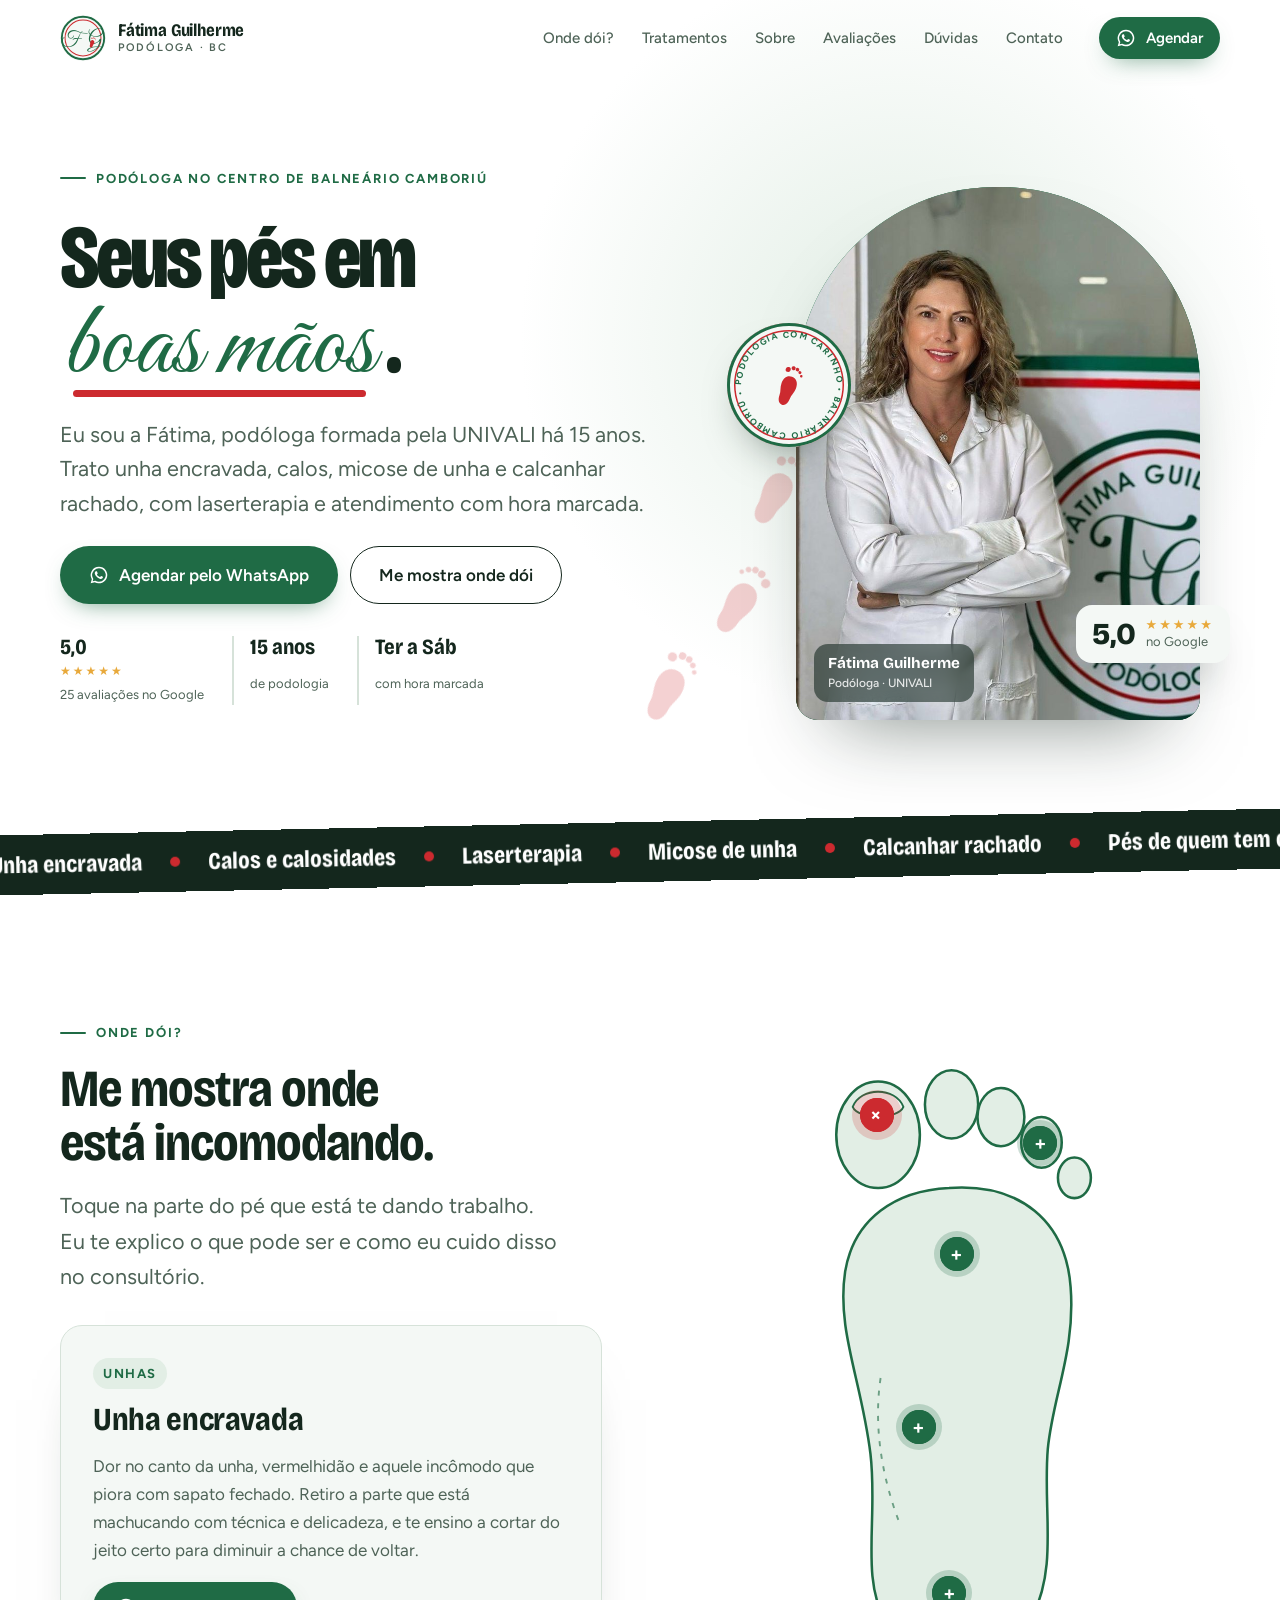
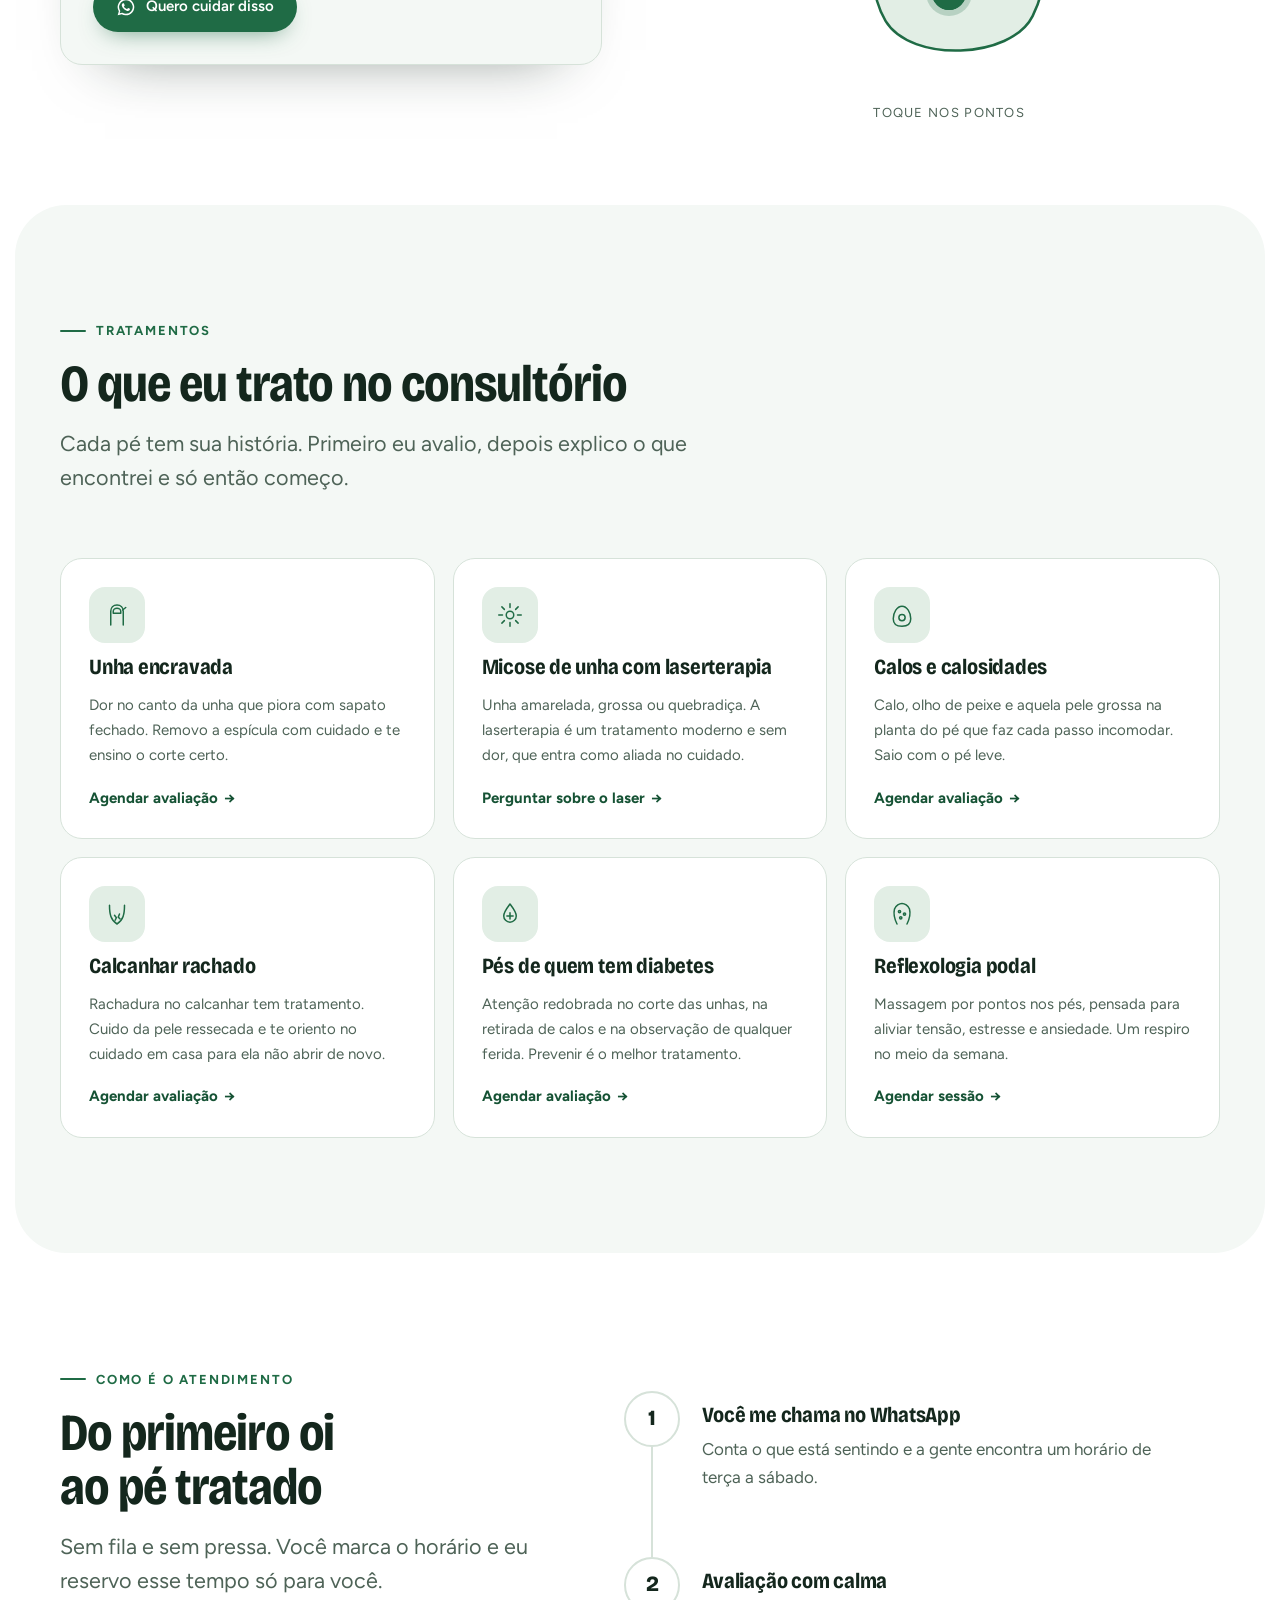
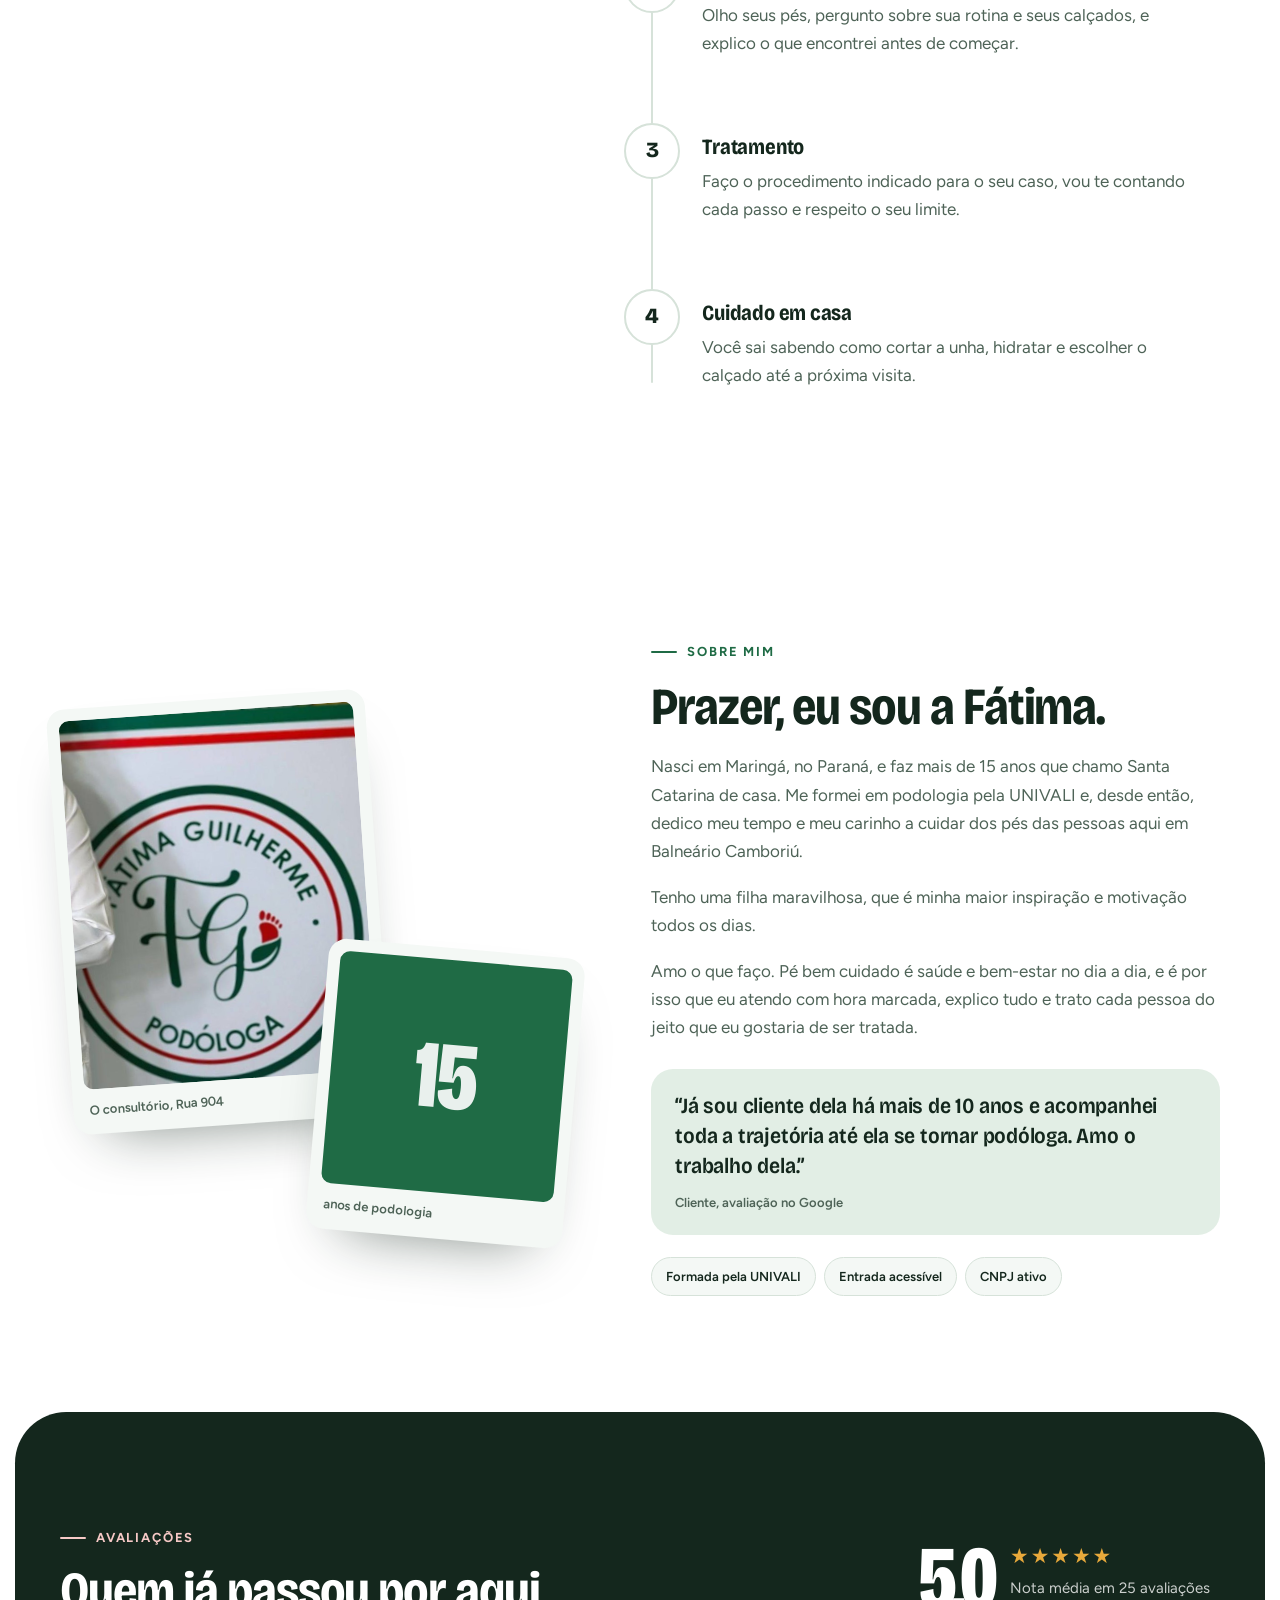
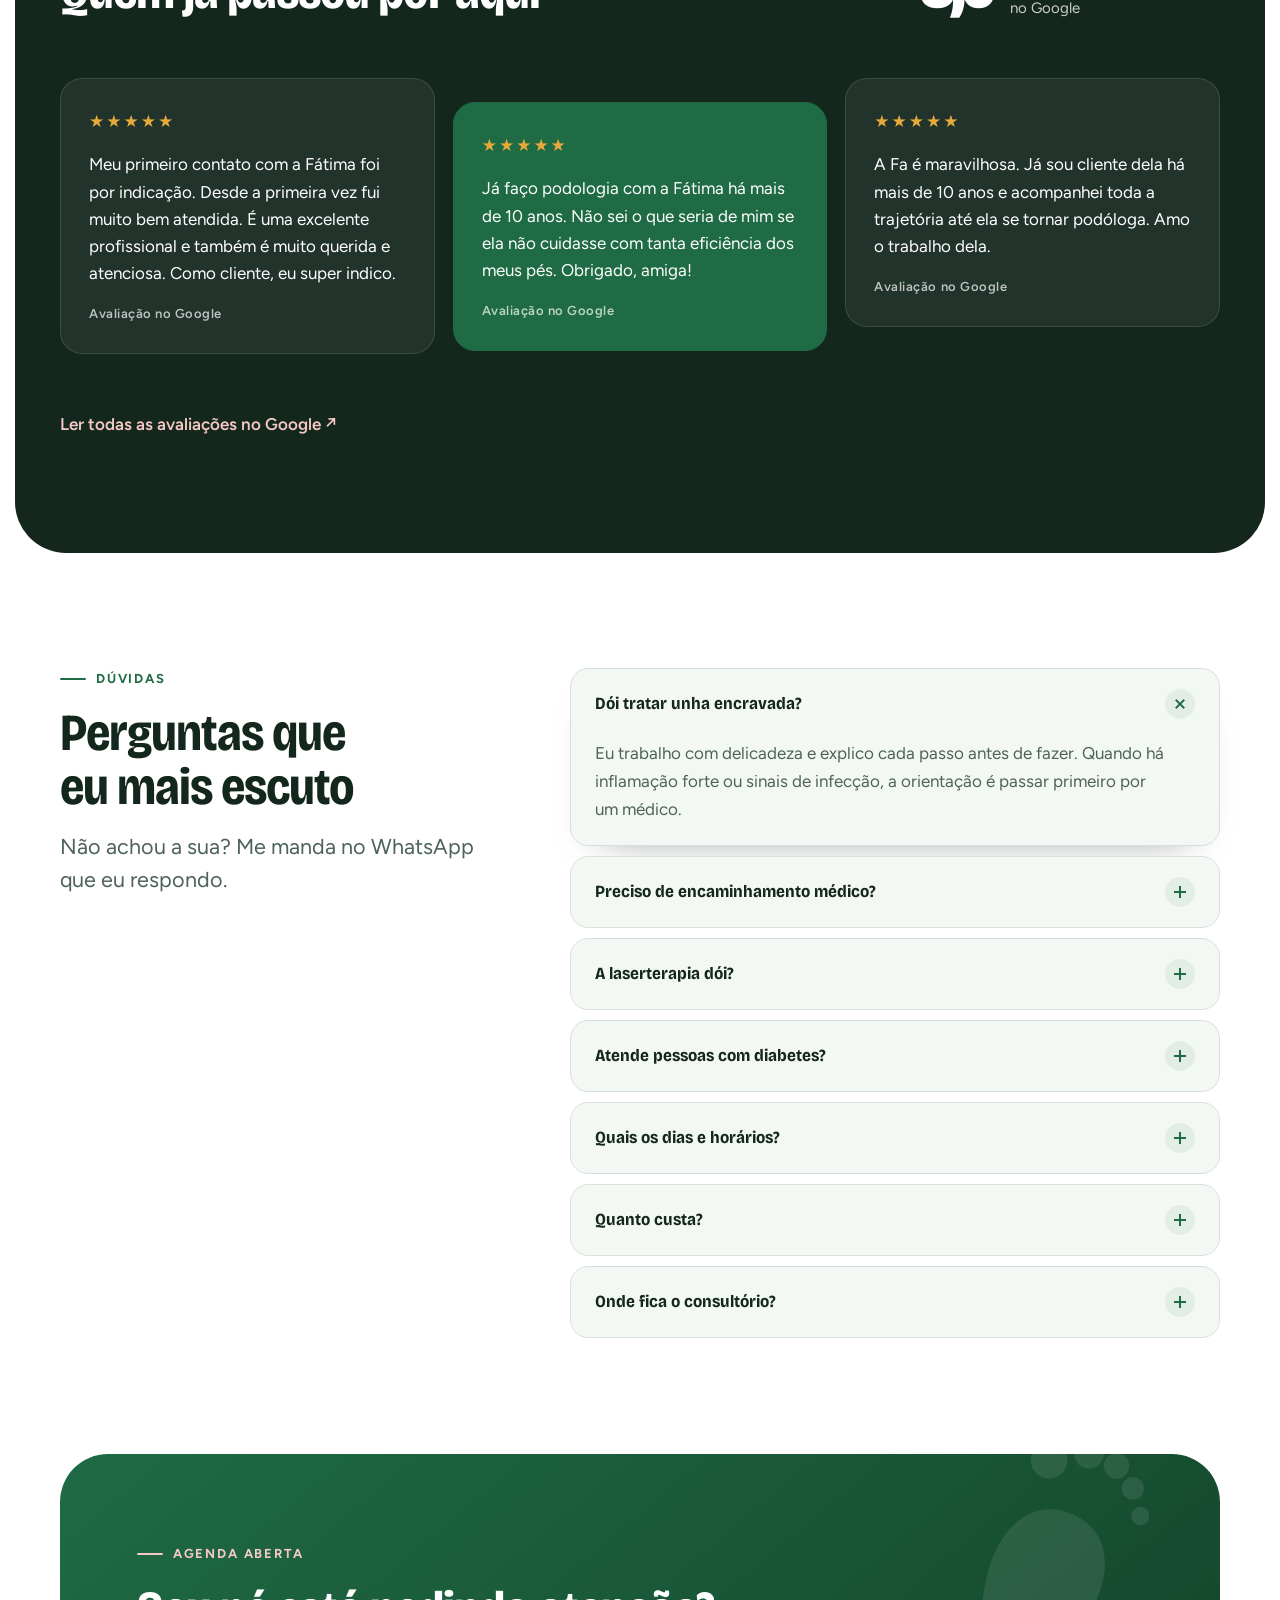
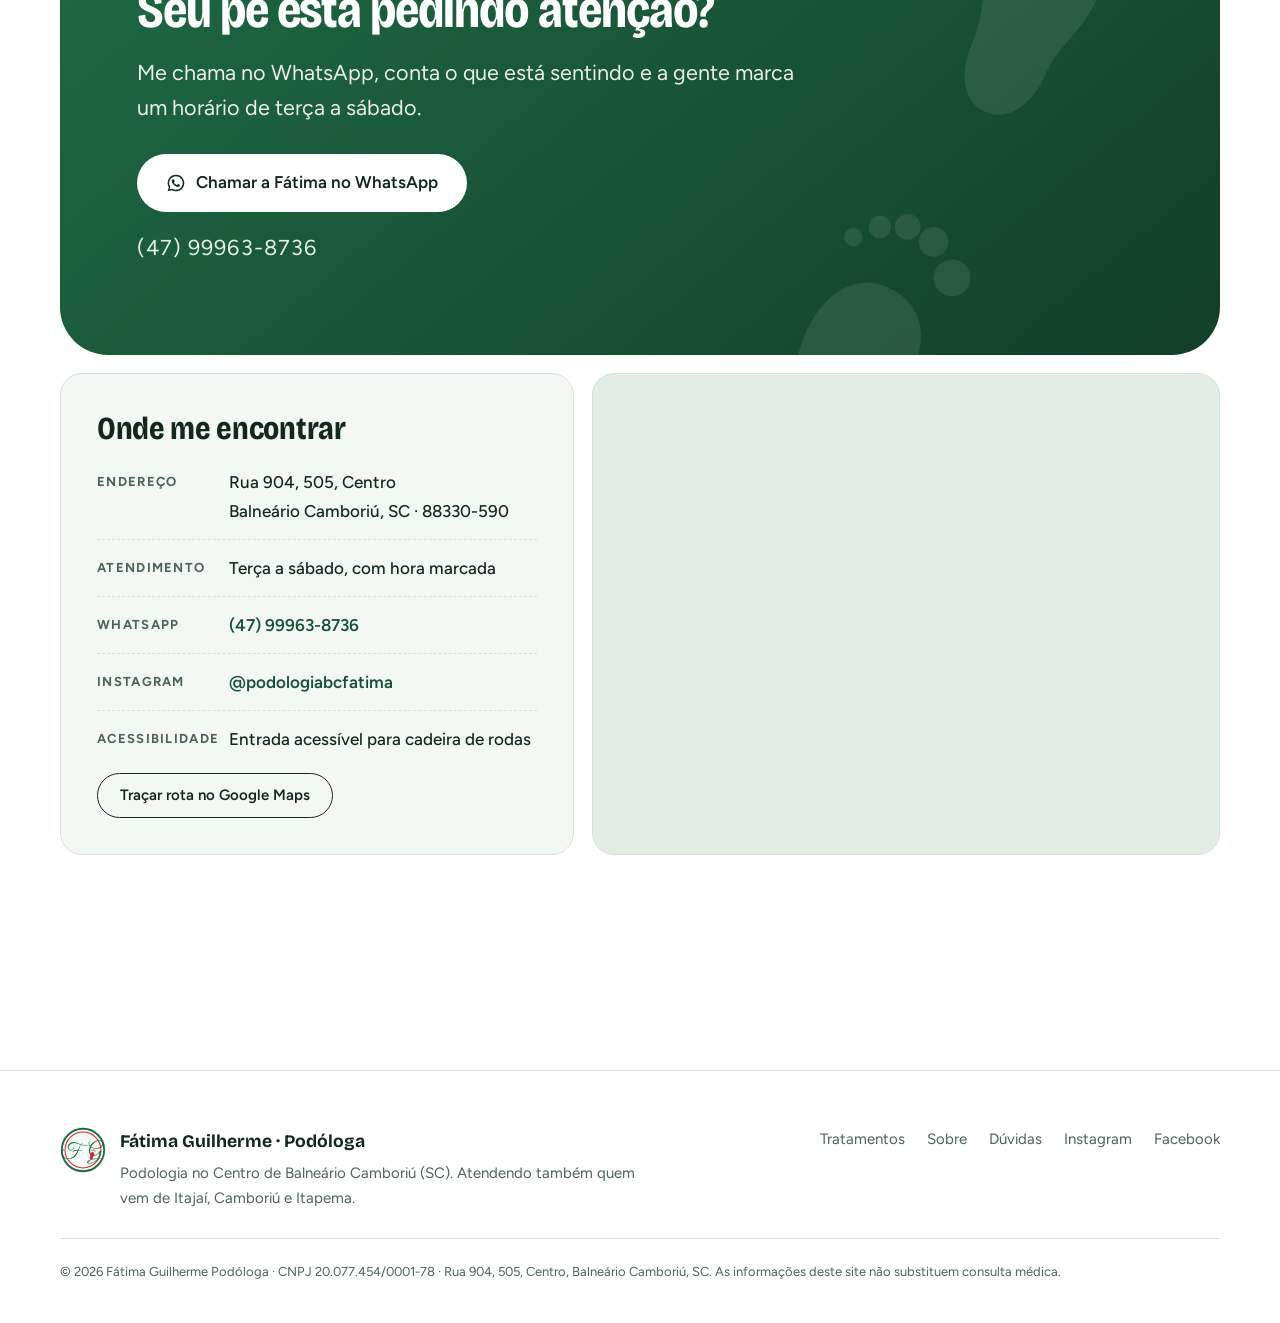
==== commit 43d25a2c: "Identidade real da Fátima: verde e vermelho do logo, fundo branco e foto dela - Paleta trocada do az" ====
--- a/index.html
+++ b/index.html
@@ -8,7 +8,7 @@
   <link rel="canonical" href="https://fatimaguilherme.com.br/">
   <meta name="robots" content="index, follow, max-image-preview:large, max-snippet:-1">
   <meta name="author" content="Fátima Guilherme">
-  <meta name="theme-color" content="#0F2742">
+  <meta name="theme-color" content="#1F6B45">
 
   <!-- Local SEO -->
   <meta name="geo.region" content="BR-SC">
@@ -40,7 +40,7 @@
   <script>document.documentElement.classList.add('js')</script>
   <link rel="preconnect" href="https://fonts.googleapis.com">
   <link rel="preconnect" href="https://fonts.gstatic.com" crossorigin>
-  <link rel="stylesheet" href="https://fonts.googleapis.com/css2?family=Bricolage+Grotesque:opsz,wdth,wght@12..96,75..100,500..800&family=Figtree:wght@400;500;600;700&display=swap">
+  <link rel="stylesheet" href="https://fonts.googleapis.com/css2?family=Bricolage+Grotesque:opsz,wdth,wght@12..96,75..100,500..800&family=Figtree:wght@400;500;600;700&family=Great+Vibes&display=swap">
   <link rel="stylesheet" href="/assets/css/style.css">
 
   <script type="application/ld+json">
@@ -54,7 +54,7 @@
         "alternateName": "Podologia BC Fátima",
         "description": "Consultório de podologia no Centro de Balneário Camboriú (SC). Tratamento de unha encravada, calos e calosidades, micose de unha com laserterapia, rachaduras no calcanhar, cuidado com pés de pessoas com diabetes e reflexologia podal.",
         "url": "https://fatimaguilherme.com.br/",
-        "image": "https://fatimaguilherme.com.br/assets/img/og-image.jpg",
+        "image": ["https://fatimaguilherme.com.br/assets/img/fatima-podologa-balneario-camboriu.jpg", "https://fatimaguilherme.com.br/assets/img/og-image.jpg"],
         "logo": "https://fatimaguilherme.com.br/assets/img/apple-touch-icon.png",
         "telephone": "+55-47-99963-8736",
         "medicalSpecialty": "Podiatric",
@@ -101,6 +101,7 @@
         "@id": "https://fatimaguilherme.com.br/#fatima",
         "name": "Fátima Guilherme",
         "jobTitle": "Podóloga",
+        "image": "https://fatimaguilherme.com.br/assets/img/fatima-podologa-balneario-camboriu.jpg",
         "alumniOf": { "@type": "CollegeOrUniversity", "name": "UNIVALI - Universidade do Vale do Itajaí" },
         "birthPlace": { "@type": "Place", "name": "Maringá, PR" },
         "worksFor": { "@id": "https://fatimaguilherme.com.br/#negocio" },
@@ -145,6 +146,12 @@
         <circle cx="31" cy="12" r="2.8"/>
         <circle cx="35.5" cy="17.5" r="2.3"/>
       </symbol>
+      <symbol id="monograma" viewBox="0 0 64 64">
+        <circle cx="32" cy="32" r="29.5" fill="none" stroke="currentColor" stroke-width="2.6"/>
+        <circle cx="32" cy="32" r="25" fill="none" stroke="#CC2A2F" stroke-width="1.4"/>
+        <text x="29" y="42" text-anchor="middle" font-family="Great Vibes, Segoe Script, cursive" font-size="27" fill="currentColor">FG</text>
+        <g fill="#CC2A2F" transform="translate(41 30) scale(.2) rotate(18 20 40)"><path d="M20 24c9 0 14 7 14 17 0 9-4 14-4 22 0 9-4 15-10 15S10 72 10 63c0-8-4-13-4-22 0-10 5-17 14-17z"/><circle cx="9" cy="14" r="4.6"/><circle cx="17.5" cy="8.5" r="3.7"/><circle cx="25" cy="8.5" r="3.2"/><circle cx="31" cy="12" r="2.8"/><circle cx="35.5" cy="17.5" r="2.3"/></g>
+      </symbol>
       <symbol id="whats" viewBox="0 0 24 24">
         <path d="M12 2a10 10 0 0 0-8.6 15.1L2 22l5-1.3A10 10 0 1 0 12 2zm0 18.2c-1.5 0-3-.4-4.3-1.2l-.3-.2-3 .8.8-2.9-.2-.3A8.2 8.2 0 1 1 12 20.2zm4.5-6.1c-.2-.1-1.5-.7-1.7-.8-.2-.1-.4-.1-.6.1l-.8 1c-.1.2-.3.2-.5.1-.7-.3-1.4-.7-2-1.2-.5-.5-1-1.1-1.3-1.7-.1-.2 0-.4.1-.5l.4-.4.3-.4v-.5l-.8-1.9c-.2-.5-.4-.4-.6-.4h-.5c-.2 0-.5.1-.7.3-.6.6-.9 1.3-.9 2.1.1.9.4 1.8 1 2.6 1.1 1.6 2.5 2.9 4.2 3.7.5.2 1.1.4 1.6.5.6.2 1.2.1 1.7-.1.5-.3 1-.7 1.2-1.2.1-.3.1-.7 0-1l-.1-.1z"/>
       </symbol>
@@ -156,7 +163,7 @@
   <header class="topo" id="topo">
     <div class="wrap topo__in">
       <a class="marca" href="#inicio" aria-label="Fátima Guilherme, Podóloga. Voltar ao início">
-        <svg class="marca__icone" aria-hidden="true"><use href="#pegada"/></svg>
+        <svg class="marca__icone" aria-hidden="true"><use href="#monograma"/></svg>
         <span class="marca__nome">Fátima Guilherme<small>Podóloga · BC</small></span>
       </a>
       <nav class="menu" id="menu" aria-label="Principal">
@@ -167,7 +174,7 @@
         <a href="#duvidas">Dúvidas</a>
         <a href="#contato">Contato</a>
       </nav>
-      <a class="btn btn--sm btn--azul topo__cta" href="https://wa.me/5547999638736" data-msg="Oi, Fátima! Vim pelo site e quero agendar um horário." target="_blank" rel="noopener">
+      <a class="btn btn--sm btn--marca topo__cta" href="https://wa.me/5547999638736" data-msg="Oi, Fátima! Vim pelo site e quero agendar um horário." target="_blank" rel="noopener">
         <svg aria-hidden="true"><use href="#whats"/></svg> Agendar
       </a>
       <button class="burger" type="button" aria-expanded="false" aria-controls="menu" aria-label="Abrir menu"><span></span><span></span></button>
@@ -184,7 +191,7 @@
           <h1 data-reveal>Seus pés em <span class="grifo">boas mãos</span>.</h1>
           <p class="hero__lead" data-reveal>Eu sou a Fátima, podóloga formada pela UNIVALI há 15 anos. Trato unha encravada, calos, micose de unha e calcanhar rachado, com laserterapia e atendimento com hora marcada.</p>
           <div class="hero__acoes" data-reveal>
-            <a class="btn btn--azul btn--lg" href="https://wa.me/5547999638736" data-msg="Oi, Fátima! Vim pelo site e quero agendar um horário." target="_blank" rel="noopener">
+            <a class="btn btn--marca btn--lg" href="https://wa.me/5547999638736" data-msg="Oi, Fátima! Vim pelo site e quero agendar um horário." target="_blank" rel="noopener">
               <svg aria-hidden="true"><use href="#whats"/></svg> Agendar pelo WhatsApp
             </a>
             <a class="btn btn--linha btn--lg" href="#onde-doi">Me mostra onde dói</a>
@@ -207,8 +214,7 @@
           </div>
           <figure class="retrato" data-parallax>
             <div class="retrato__fallback"><span>FG</span></div>
-            <!-- Troque pela foto real: salve em /assets/img/fatima.jpg (retrato vertical, ~1000x1250) -->
-            <div class="retrato__foto" style="background-image:url('/assets/img/fatima.jpg')"></div>
+            <img class="retrato__foto" src="/assets/img/fatima.jpg" width="800" height="1041" fetchpriority="high" alt="Fátima Guilherme, podóloga, de jaleco branco no consultório em Balneário Camboriú">
             <figcaption class="retrato__legenda">Fátima Guilherme<br><small>Podóloga · UNIVALI</small></figcaption>
           </figure>
           <div class="selo">
@@ -246,7 +252,7 @@
             <p class="painel__tag" id="painel-tag">Unhas</p>
             <h3 id="painel-titulo">Unha encravada</h3>
             <p id="painel-texto">Dor no canto da unha, vermelhidão e aquele incômodo que piora com sapato fechado. Retiro a parte que está machucando com técnica e delicadeza, e te ensino a cortar do jeito certo para diminuir a chance de voltar.</p>
-            <a class="btn btn--azul" id="painel-cta" href="https://wa.me/5547999638736" data-msg="Oi, Fátima! Estou com unha encravada e quero agendar uma avaliação." target="_blank" rel="noopener">
+            <a class="btn btn--marca" id="painel-cta" href="https://wa.me/5547999638736" data-msg="Oi, Fátima! Estou com unha encravada e quero agendar uma avaliação." target="_blank" rel="noopener">
               <svg aria-hidden="true"><use href="#whats"/></svg> Quero cuidar disso
             </a>
           </div>
@@ -356,11 +362,11 @@
       <div class="wrap sobre__grid">
         <div class="sobre__fotos" data-reveal>
           <figure class="polaroid polaroid--a">
-            <div class="polaroid__img" style="background-image:url('/assets/img/consultorio.jpg')"><svg aria-hidden="true"><use href="#pegada"/></svg></div>
+            <div class="polaroid__img" role="img" aria-label="Placa com o logo Fátima Guilherme Podóloga no consultório" style="background-image:url('/assets/img/consultorio.jpg')"></div>
             <figcaption>O consultório, Rua 904</figcaption>
           </figure>
           <figure class="polaroid polaroid--b">
-            <div class="polaroid__img polaroid__img--azul" style="background-image:url('/assets/img/fatima-atendendo.jpg')"><span>15</span></div>
+            <div class="polaroid__img polaroid__img--marca"><span>15</span></div>
             <figcaption>anos de podologia</figcaption>
           </figure>
         </div>
@@ -496,7 +502,7 @@
   <footer class="rodape">
     <div class="wrap rodape__in">
       <div class="rodape__marca">
-        <svg class="marca__icone" aria-hidden="true"><use href="#pegada"/></svg>
+        <svg class="marca__icone" aria-hidden="true"><use href="#monograma"/></svg>
         <div>
           <strong>Fátima Guilherme · Podóloga</strong>
           <p>Podologia no Centro de Balneário Camboriú (SC). Atendendo também quem vem de Itajaí, Camboriú e Itapema.</p>
--- a/assets/css/style.css
+++ b/assets/css/style.css
@@ -1,18 +1,21 @@
-/* Conceito: "uma caminhada" — pegadas guiam a leitura; layout editorial assimétrico,
-   azul do consultório (o 💙 da marca) sobre porcelana, com areia da praia de BC como calor. */
+/* Conceito: "uma caminhada" com a identidade do logo dela: fundo branco (placa e jaleco),
+   verde do anel e do monograma FG como cor principal, vermelho do pezinho como destaque. */
 :root {
-  --porcelana: #F4F8FB;   /* fundo */
-  --papel: #FFFFFF;       /* superfícies */
-  --tinta: #0F2742;       /* texto principal / azul-marinho */
-  --tinta-2: #4A5F77;     /* texto de apoio */
-  --azul: #2867AE;        /* cor da marca */
-  --azul-forte: #1D518C;
-  --bruma: #DDE9F4;       /* azul claro de apoio */
-  --areia: #EBD9BE;       /* destaque quente (praia) */
-  --linha: #D3DFEA;
-  --sombra: 15 39 66;
+  --porcelana: #FFFFFF;   /* fundo branco, como a placa do consultório */
+  --papel: #F4F8F5;       /* superfícies com leve verde */
+  --tinta: #14271D;       /* texto principal, verde quase preto */
+  --tinta-2: #4E6357;     /* texto de apoio */
+  --marca: #1F6B45;       /* verde do logo */
+  --marca-forte: #155234;
+  --bruma: #E2EEE5;       /* verde claro de apoio */
+  --acento: #CC2A2F;      /* vermelho do pezinho do logo */
+  --acento-suave: #F7E1DF;
+  --acento-claro: #F6C9C6; /* destaque sobre fundos verdes escuros */
+  --linha: #D6E2D9;
+  --sombra: 20 39 29;
 
   --f-display: "Bricolage Grotesque", "Avenir Next", "Segoe UI", system-ui, sans-serif;
+  --f-script: "Great Vibes", "Segoe Script", cursive;
   --f-texto: "Figtree", "Segoe UI", system-ui, -apple-system, sans-serif;
 
   --t-xs: .8125rem;
@@ -32,29 +35,33 @@
 
 @media (prefers-color-scheme: dark) {
   :root:not([data-theme="light"]) {
-    --porcelana: #0A1828;
-    --papel: #0F2238;
-    --tinta: #E7EFF7;
-    --tinta-2: #A3B6CA;
-    --azul: #6EA8E6;
-    --azul-forte: #8DBBEE;
-    --bruma: #142D4A;
-    --areia: #C9B48F;
-    --linha: #1E3A5A;
+    --porcelana: #0C1611;
+    --papel: #12211A;
+    --tinta: #E8F1EB;
+    --tinta-2: #A7BBAE;
+    --marca: #5FBF8A;
+    --marca-forte: #84D3A6;
+    --bruma: #183224;
+    --acento: #F0686C;
+    --acento-suave: #3A1E20;
+    --acento-claro: #F0868A;
+    --linha: #22392C;
     --sombra: 0 0 0;
     color-scheme: dark;
   }
 }
 :root[data-theme="dark"] {
-  --porcelana: #0A1828;
-  --papel: #0F2238;
-  --tinta: #E7EFF7;
-  --tinta-2: #A3B6CA;
-  --azul: #6EA8E6;
-  --azul-forte: #8DBBEE;
-  --bruma: #142D4A;
-  --areia: #C9B48F;
-  --linha: #1E3A5A;
+  --porcelana: #0C1611;
+  --papel: #12211A;
+  --tinta: #E8F1EB;
+  --tinta-2: #A7BBAE;
+  --marca: #5FBF8A;
+  --marca-forte: #84D3A6;
+  --bruma: #183224;
+  --acento: #F0686C;
+    --acento-suave: #3A1E20;
+    --acento-claro: #F0868A;
+  --linha: #22392C;
   --sombra: 0 0 0;
   color-scheme: dark;
 }
@@ -87,7 +94,7 @@
 h3 { font-size: var(--t-lg); letter-spacing: -.01em; line-height: 1.2; }
 p { margin: 0; text-wrap: pretty; }
 a { color: inherit; }
-:focus-visible { outline: 3px solid var(--azul); outline-offset: 3px; border-radius: 6px; }
+:focus-visible { outline: 3px solid var(--marca); outline-offset: 3px; border-radius: 6px; }
 .sr { position: absolute; width: 1px; height: 1px; overflow: hidden; clip: rect(0 0 0 0); white-space: nowrap; }
 .skip { position: absolute; left: 12px; top: -60px; background: var(--tinta); color: var(--porcelana); padding: 10px 16px; border-radius: 10px; z-index: 100; text-decoration: none; }
 .skip:focus { top: 12px; }
@@ -106,13 +113,13 @@
   font-weight: 700;
   text-transform: uppercase;
   letter-spacing: .14em;
-  color: var(--azul);
+  color: var(--marca);
   display: inline-flex;
   align-items: center;
   gap: 10px;
 }
 .eyebrow::before { content: ""; width: 26px; height: 2px; background: currentColor; border-radius: 2px; }
-.eyebrow--claro { color: var(--areia); }
+.eyebrow--claro { color: var(--acento-claro); }
 
 .cabeca { display: grid; gap: 16px; max-width: 640px; }
 .cabeca > p:not(.eyebrow) { color: var(--tinta-2); font-size: var(--t-lg); line-height: 1.55; }
@@ -123,7 +130,7 @@
   text-decoration: none;
   background: linear-gradient(currentColor, currentColor) 0 100% / 0 2px no-repeat;
   transition: background-size .35s var(--ease), color .2s;
-  color: var(--azul-forte);
+  color: var(--marca-forte);
   font-weight: 600;
 }
 .link:hover { background-size: 100% 2px; }
@@ -165,18 +172,18 @@
 .btn:active { transform: translateY(0) scale(.98); }
 .btn--lg { padding: 18px 28px; font-size: var(--t-md); }
 .btn--sm { padding: 10px 16px; }
-.btn--azul { --bg: var(--azul); --fg: #fff; box-shadow: 0 10px 24px -12px rgb(40 103 174 / .8); }
-.btn--azul:hover { --bg: var(--azul-forte); box-shadow: 0 18px 32px -14px rgb(40 103 174 / .9); }
-:root[data-theme="dark"] .btn--azul, :root[data-theme="dark"] .btn--azul:hover { --fg: #071526; }
-@media (prefers-color-scheme: dark) { :root:not([data-theme="light"]) .btn--azul { --fg: #071526; } }
+.btn--marca { --bg: var(--marca); --fg: #fff; box-shadow: 0 10px 24px -12px rgb(31 107 69 / .7); }
+.btn--marca:hover { --bg: var(--marca-forte); box-shadow: 0 18px 32px -14px rgb(31 107 69 / .85); }
+:root[data-theme="dark"] .btn--marca, :root[data-theme="dark"] .btn--marca:hover { --fg: #07130D; }
+@media (prefers-color-scheme: dark) { :root:not([data-theme="light"]) .btn--marca { --fg: #07130D; } }
 .btn--linha { --bg: transparent; border-color: var(--tinta); }
 .btn--linha:hover { --bg: var(--tinta); --fg: var(--porcelana); }
-.btn--branco { --bg: #fff; --fg: #0F2742; }
+.btn--branco { --bg: #fff; --fg: #14271D; }
 .btn--branco:hover { box-shadow: 0 18px 40px -16px rgb(0 0 0 / .55); }
 
 /* ---------- topo ---------- */
 .progress { position: fixed; inset: 0 0 auto; height: 3px; z-index: 60; pointer-events: none; }
-.progress span { display: block; height: 100%; width: 100%; background: var(--azul); transform-origin: 0 50%; transform: scaleX(var(--p, 0)); }
+.progress span { display: block; height: 100%; width: 100%; background: var(--marca); transform-origin: 0 50%; transform: scaleX(var(--p, 0)); }
 
 .topo {
   position: sticky;
@@ -196,14 +203,12 @@
 
 .marca { display: inline-flex; align-items: center; gap: 12px; text-decoration: none; margin-right: auto; }
 .marca__icone {
-  width: 38px; height: 38px; padding: 7px 9px;
+  width: 46px; height: 46px;
   border-radius: 50%;
-  background: var(--azul); fill: #fff;
+  background: var(--papel); color: var(--marca);
   transition: transform .5s var(--ease);
   flex: none;
 }
-:root[data-theme="dark"] .marca__icone { fill: #071526; }
-@media (prefers-color-scheme: dark) { :root:not([data-theme="light"]) .marca__icone { fill: #071526; } }
 .marca:hover .marca__icone { transform: rotate(-14deg) scale(1.06); }
 .marca__nome { font: 700 1.1rem/1 var(--f-display); font-variation-settings: "wdth" 85; letter-spacing: -.01em; display: grid; gap: 4px; }
 .marca__nome small { font: 600 .68rem/1 var(--f-texto); letter-spacing: .16em; text-transform: uppercase; color: var(--tinta-2); }
@@ -242,14 +247,14 @@
 .hero__grid { display: grid; grid-template-columns: 1.1fr .9fr; gap: clamp(32px, 5vw, 72px); align-items: center; }
 .hero__texto { display: grid; gap: 26px; min-width: 0; }
 .hero h1 { font-size: var(--t-3xl); font-weight: 800; font-variation-settings: "wdth" 78; letter-spacing: -.035em; line-height: .95; }
-.grifo { position: relative; white-space: nowrap; color: var(--azul); }
+.grifo { position: relative; white-space: nowrap; color: var(--marca); font-family: var(--f-script); font-weight: 400; font-size: 1.18em; letter-spacing: 0; line-height: .8; padding-inline: .04em .1em; }
 .grifo::after {
   content: "";
   position: absolute;
-  left: -2%; right: -2%; bottom: .1em;
-  height: .26em;
-  background: var(--areia);
-  border-radius: 40% 60% 50% 40% / 60% 40% 60% 40%;
+  left: 4%; right: 6%; bottom: .16em;
+  height: .07em;
+  background: var(--acento);
+  border-radius: 999px;
   z-index: -1;
   transform-origin: 0 50%;
   transform: scaleX(0);
@@ -271,7 +276,7 @@
   position: absolute;
   width: clamp(26px, 3.2vw, 40px);
   height: clamp(52px, 6.4vw, 80px);
-  fill: var(--azul);
+  fill: var(--acento);
   opacity: 0;
   rotate: var(--r, 30deg);
   animation: pisar .7s calc(var(--i) * .22s + .3s) var(--ease) forwards;
@@ -279,8 +284,8 @@
 .print--esq { scale: -1 1; }
 @keyframes pisar {
   0% { opacity: 0; transform: translateY(10px) scale(.7); }
-  60% { opacity: .38; }
-  100% { opacity: .16; transform: none; }
+  60% { opacity: .45; }
+  100% { opacity: .22; transform: none; }
 }
 
 .retrato {
@@ -289,7 +294,7 @@
   margin: 0;
   border-radius: 200px 200px var(--raio) var(--raio);
   overflow: hidden;
-  background: var(--azul);
+  background: var(--marca);
   box-shadow: 0 40px 80px -40px rgb(var(--sombra) / .55);
   transform: translateY(var(--py, 0));
   will-change: transform;
@@ -299,14 +304,14 @@
   display: grid; place-items: center;
   background:
     radial-gradient(120% 80% at 30% 10%, rgb(255 255 255 / .22), transparent 60%),
-    linear-gradient(160deg, #3C7DC4, #173F6E);
+    linear-gradient(160deg, #2E8558, #123F28);
 }
 .retrato__fallback span { font: 800 clamp(5rem, 12vw, 9rem)/1 var(--f-display); font-variation-settings: "wdth" 75; color: rgb(255 255 255 / .9); letter-spacing: -.01em; }
-.retrato__foto { position: absolute; inset: 0; background-size: cover; background-position: center top; transition: transform 1.2s var(--ease); }
+.retrato__foto { position: absolute; inset: 0; width: 100%; height: 100%; max-width: none; object-fit: cover; object-position: 45% 0; transition: transform 1.2s var(--ease); }
 .retrato:hover .retrato__foto { transform: scale(1.04); }
 .retrato__legenda {
   position: absolute; left: 18px; bottom: 18px;
-  background: rgb(10 24 40 / .55);
+  background: rgb(10 30 20 / .55);
   backdrop-filter: blur(8px); -webkit-backdrop-filter: blur(8px);
   color: #fff;
   padding: 10px 14px; border-radius: 14px;
@@ -317,15 +322,15 @@
 .selo {
   position: absolute; left: 0; top: 30%;
   width: clamp(96px, 11vw, 124px); aspect-ratio: 1;
-  background: var(--areia);
+  background: var(--papel);
   border-radius: 50%;
   display: grid; place-items: center;
-  box-shadow: 0 20px 40px -20px rgb(var(--sombra) / .5);
+  box-shadow: inset 0 0 0 3px var(--marca), inset 0 0 0 7px var(--papel), inset 0 0 0 8.5px var(--acento), 0 20px 40px -20px rgb(var(--sombra) / .5);
   transition: transform .6s var(--ease);
 }
 .selo > svg:first-child { position: absolute; inset: 0; width: 100%; height: 100%; animation: girar 22s linear infinite; }
-.selo text { font: 700 8.4px var(--f-texto); letter-spacing: 1.6px; fill: #0F2742; }
-.selo__pe { width: 22px; height: 44px; fill: #0F2742; rotate: 20deg; }
+.selo text { font: 700 8.4px var(--f-texto); letter-spacing: 1.6px; fill: var(--marca); }
+.selo__pe { width: 22px; height: 44px; fill: var(--acento); rotate: 20deg; }
 .selo:hover { transform: scale(1.08) rotate(-8deg); }
 @keyframes girar { to { transform: rotate(360deg); } }
 
@@ -345,7 +350,7 @@
 .faixa { background: var(--tinta); color: var(--porcelana); overflow: hidden; padding-block: 18px; rotate: -1.2deg; margin-inline: -10px; }
 .faixa__trilho { display: flex; align-items: center; gap: 28px; width: max-content; animation: correr 38s linear infinite; }
 .faixa span { font: 700 clamp(1.1rem, 2vw, 1.5rem)/1 var(--f-display); font-variation-settings: "wdth" 80; white-space: nowrap; }
-.faixa i { width: 10px; height: 10px; border-radius: 50%; background: var(--areia); flex: none; }
+.faixa i { width: 10px; height: 10px; border-radius: 50%; background: var(--acento); flex: none; }
 .faixa:hover .faixa__trilho { animation-play-state: paused; }
 @keyframes correr { to { transform: translateX(-50%); } }
 
@@ -362,7 +367,7 @@
   display: grid; gap: 12px; justify-items: start;
   box-shadow: 0 30px 60px -45px rgb(var(--sombra) / .6);
 }
-.painel__tag { font-size: var(--t-xs); font-weight: 700; letter-spacing: .12em; text-transform: uppercase; color: var(--azul); background: var(--bruma); padding: 5px 10px; border-radius: 999px; }
+.painel__tag { font-size: var(--t-xs); font-weight: 700; letter-spacing: .12em; text-transform: uppercase; color: var(--marca); background: var(--bruma); padding: 5px 10px; border-radius: 999px; }
 .painel h3 { font-size: var(--t-xl); }
 .painel p:not(.painel__tag) { color: var(--tinta-2); }
 .painel .btn { margin-top: 6px; }
@@ -371,10 +376,10 @@
 
 .pe { position: relative; width: min(100%, 380px); justify-self: center; aspect-ratio: 300 / 540; }
 .pe__desenho { width: 100%; height: 100%; overflow: visible; }
-.pe__sola, .pe__dedo { fill: var(--bruma); stroke: var(--azul); stroke-width: 2; transition: fill .3s; }
-.pe__arco { fill: none; stroke: var(--azul); stroke-width: 1.5; stroke-dasharray: 4 6; opacity: .6; }
-.pe__unha { fill: var(--papel); stroke: var(--azul); stroke-width: 1.5; }
-.pe:hover .pe__sola, .pe:hover .pe__dedo { fill: color-mix(in srgb, var(--bruma) 70%, var(--azul) 12%); }
+.pe__sola, .pe__dedo { fill: var(--bruma); stroke: var(--marca); stroke-width: 2; transition: fill .3s; }
+.pe__arco { fill: none; stroke: var(--marca); stroke-width: 1.5; stroke-dasharray: 4 6; opacity: .6; }
+.pe__unha { fill: var(--papel); stroke: var(--marca); stroke-width: 1.5; }
+.pe:hover .pe__sola, .pe:hover .pe__dedo { fill: color-mix(in srgb, var(--bruma) 70%, var(--marca) 12%); }
 .pe__dica { position: absolute; left: 50%; bottom: -34px; translate: -50% 0; font-size: var(--t-xs); color: var(--tinta-2); letter-spacing: .1em; text-transform: uppercase; white-space: nowrap; }
 
 .ponto {
@@ -383,21 +388,21 @@
   translate: -50% -50%;
   border-radius: 50%;
   border: 0;
-  background: var(--azul);
+  background: var(--marca);
   cursor: pointer;
-  box-shadow: 0 0 0 6px color-mix(in srgb, var(--azul) 22%, transparent);
+  box-shadow: 0 0 0 6px color-mix(in srgb, var(--marca) 22%, transparent);
   transition: transform .3s var(--ease), background-color .3s, box-shadow .3s;
 }
 .ponto::before {
   content: ""; position: absolute; inset: 0; border-radius: 50%;
-  border: 2px solid var(--azul);
+  border: 2px solid var(--marca);
   animation: pulsar 2.2s ease-out infinite;
 }
 .ponto::after { content: "+"; position: absolute; inset: 0; display: grid; place-items: center; color: #fff; font: 700 20px/1 var(--f-texto); transition: transform .3s var(--ease); }
 .ponto:hover { transform: scale(1.15); }
-.ponto.is-ativo { background: var(--tinta); box-shadow: 0 0 0 8px color-mix(in srgb, var(--tinta) 18%, transparent); }
-.ponto.is-ativo::after { transform: rotate(45deg); color: var(--porcelana); }
-.ponto.is-ativo::before { border-color: var(--tinta); }
+.ponto.is-ativo { background: var(--acento); box-shadow: 0 0 0 8px color-mix(in srgb, var(--acento) 20%, transparent); }
+.ponto.is-ativo::after { transform: rotate(45deg); color: #fff; }
+.ponto.is-ativo::before { border-color: var(--acento); }
 @keyframes pulsar { from { transform: scale(1); opacity: .8; } to { transform: scale(2.1); opacity: 0; } }
 
 /* ---------- tratamentos ---------- */
@@ -419,23 +424,23 @@
   content: "";
   position: absolute; inset: auto -30% -60% auto;
   width: 220px; aspect-ratio: 1; border-radius: 50%;
-  background: var(--azul);
+  background: var(--marca);
   z-index: -1;
   transform: scale(0);
   transform-origin: center;
   transition: transform .6s var(--ease);
 }
-.card:hover { transform: translateY(-6px); box-shadow: 0 30px 50px -30px rgb(var(--sombra) / .45); border-color: var(--azul); }
+.card:hover { transform: translateY(-6px); box-shadow: 0 30px 50px -30px rgb(var(--sombra) / .45); border-color: var(--marca); }
 .card:hover::before { transform: scale(5); }
 .card:hover, .card:hover p, .card:hover .card__link { color: #fff; }
-:root[data-theme="dark"] .card:hover, :root[data-theme="dark"] .card:hover p, :root[data-theme="dark"] .card:hover .card__link { color: #071526; }
-@media (prefers-color-scheme: dark) { :root:not([data-theme="light"]) .card:hover, :root:not([data-theme="light"]) .card:hover p, :root:not([data-theme="light"]) .card:hover .card__link { color: #071526; } }
+:root[data-theme="dark"] .card:hover, :root[data-theme="dark"] .card:hover p, :root[data-theme="dark"] .card:hover .card__link { color: #07130D; }
+@media (prefers-color-scheme: dark) { :root:not([data-theme="light"]) .card:hover, :root:not([data-theme="light"]) .card:hover p, :root:not([data-theme="light"]) .card:hover .card__link { color: #07130D; } }
 .card__icone { width: 56px; height: 56px; border-radius: 16px; background: var(--bruma); display: grid; place-items: center; transition: background-color .3s, transform .5s var(--ease); }
-.card__icone svg { width: 30px; height: 30px; fill: none; stroke: var(--azul); stroke-width: 2.4; stroke-linecap: round; stroke-linejoin: round; }
-.card:hover .card__icone { background: var(--areia); transform: rotate(-8deg); }
-.card:hover .card__icone svg { stroke: #0F2742; }
+.card__icone svg { width: 30px; height: 30px; fill: none; stroke: var(--marca); stroke-width: 2.4; stroke-linecap: round; stroke-linejoin: round; }
+.card:hover .card__icone { background: var(--acento); transform: rotate(-8deg); }
+.card:hover .card__icone svg { stroke: #fff; }
 .card p { color: var(--tinta-2); font-size: var(--t-sm); transition: color .3s; }
-.card__link { font-weight: 700; font-size: var(--t-sm); color: var(--azul-forte); text-decoration: none; display: inline-flex; gap: 6px; margin-top: 6px; }
+.card__link { font-weight: 700; font-size: var(--t-sm); color: var(--marca-forte); text-decoration: none; display: inline-flex; gap: 6px; margin-top: 6px; }
 .card__link span { transition: transform .3s var(--ease); }
 .card__link:hover span { transform: translateX(5px); }
 .card__link::after { content: ""; position: absolute; inset: 0; }
@@ -448,7 +453,7 @@
   content: ""; position: absolute; left: 27px; top: 28px; bottom: 28px; width: 2px; border-radius: 2px;
 }
 .linha::before { background: var(--linha); }
-.linha::after { background: var(--azul); transform-origin: top; transform: scaleY(var(--fill)); transition: transform .1s linear; }
+.linha::after { background: var(--marca); transform-origin: top; transform: scaleY(var(--fill)); transition: transform .1s linear; }
 .passo {
   display: grid; grid-template-columns: 56px 1fr; gap: 22px; align-items: start;
   padding: 22px 26px 22px 0;
@@ -466,7 +471,7 @@
   position: relative; z-index: 1;
   transition: background-color .4s, border-color .4s, color .4s, transform .4s var(--ease);
 }
-.passo.is-feito .passo__n { background: var(--azul); border-color: var(--azul); color: #fff; }
+.passo.is-feito .passo__n { background: var(--marca); border-color: var(--marca); color: #fff; }
 .passo:hover { background: var(--papel); transform: translateX(6px); }
 .passo:hover .passo__n { transform: scale(1.08); }
 
@@ -491,9 +496,9 @@
   display: grid; place-items: center;
   aspect-ratio: 4 / 5;
 }
-.polaroid__img svg { width: 60px; height: 120px; fill: var(--azul); opacity: .35; rotate: 20deg; }
-.polaroid__img--azul { background-color: var(--azul); aspect-ratio: 1; }
-.polaroid__img--azul span { font: 800 6rem/1 var(--f-display); color: rgb(255 255 255 / .9); font-variation-settings: "wdth" 75; }
+.polaroid__img svg { width: 60px; height: 120px; fill: var(--marca); opacity: .35; rotate: 20deg; }
+.polaroid__img--marca { background-color: var(--marca); aspect-ratio: 1; }
+.polaroid__img--marca span { font: 800 6rem/1 var(--f-display); color: rgb(255 255 255 / .9); font-variation-settings: "wdth" 75; }
 .polaroid--a { width: 62%; left: 0; top: 0; rotate: -4deg; z-index: 1; }
 .polaroid--b { width: 50%; right: 0; bottom: 0; rotate: 5deg; z-index: 2; }
 .sobre__fotos:hover .polaroid--a { transform: translate(-8px, -6px) rotate(-2deg); }
@@ -511,13 +516,13 @@
 .citacao cite { font-style: normal; font-size: var(--t-xs); color: var(--tinta-2); font-weight: 600; }
 .selos { list-style: none; padding: 0; margin: 4px 0 0; display: flex; flex-wrap: wrap; gap: 8px; }
 .selos li { font-size: var(--t-xs); font-weight: 600; padding: 8px 14px; border-radius: 999px; border: 1px solid var(--linha); background: var(--papel); transition: border-color .25s, transform .3s var(--ease); }
-.selos li:hover { border-color: var(--azul); transform: translateY(-2px); }
+.selos li:hover { border-color: var(--marca); transform: translateY(-2px); }
 
 /* ---------- avaliações ---------- */
 .aval { background: var(--tinta); color: var(--porcelana); border-radius: clamp(28px, 4vw, 56px); margin-inline: clamp(0px, 1.2vw, 16px); }
 :root[data-theme="dark"] .aval { background: var(--papel); color: var(--tinta); }
 @media (prefers-color-scheme: dark) { :root:not([data-theme="light"]) .aval { background: var(--papel); color: var(--tinta); } }
-.aval .eyebrow { color: var(--areia); }
+.aval .eyebrow { color: var(--acento-claro); }
 .aval__topo { display: flex; flex-wrap: wrap; justify-content: space-between; align-items: end; gap: 28px; margin-bottom: clamp(40px, 5vw, 60px); }
 .nota { display: flex; align-items: center; gap: 16px; }
 .nota__n { font: 800 clamp(3.5rem, 7vw, 5.5rem)/.9 var(--f-display); font-variation-settings: "wdth" 75; letter-spacing: -.04em; }
@@ -534,16 +539,16 @@
   display: grid; gap: 16px;
   transition: transform .5s var(--ease), background-color .3s, border-color .3s;
 }
-.depo--destaque { background: var(--azul); border-color: var(--azul); translate: 0 24px; }
+.depo--destaque { background: var(--marca); border-color: var(--marca); translate: 0 24px; }
 .depo blockquote { margin: 0; }
 .depo p { font-size: var(--t-md); line-height: 1.6; }
 .depo figcaption { font-size: var(--t-xs); opacity: .7; font-weight: 600; letter-spacing: .04em; }
-.depo:hover { transform: translateY(-8px) rotate(-.6deg); background: rgb(255 255 255 / .1); border-color: var(--areia); }
-.depo--destaque:hover { background: var(--azul-forte); }
-:root[data-theme="dark"] .depo--destaque { color: #071526; }
-@media (prefers-color-scheme: dark) { :root:not([data-theme="light"]) .depo--destaque { color: #071526; } }
+.depo:hover { transform: translateY(-8px) rotate(-.6deg); background: rgb(255 255 255 / .1); border-color: var(--acento); }
+.depo--destaque:hover { background: var(--marca-forte); }
+:root[data-theme="dark"] .depo--destaque { color: #07130D; }
+@media (prefers-color-scheme: dark) { :root:not([data-theme="light"]) .depo--destaque { color: #07130D; } }
 .aval__mais { margin-top: 56px; }
-.aval .link { color: var(--areia); }
+.aval .link { color: var(--acento-claro); }
 
 /* ---------- faq ---------- */
 .faq__grid { display: grid; grid-template-columns: .8fr 1.2fr; gap: clamp(40px, 6vw, 96px); align-items: start; }
@@ -554,7 +559,7 @@
   border-radius: 18px;
   transition: border-color .25s, box-shadow .3s;
 }
-.faq details:hover { border-color: var(--azul); }
+.faq details:hover { border-color: var(--marca); }
 .faq details[open] { box-shadow: 0 20px 40px -32px rgb(var(--sombra) / .6); }
 .faq summary {
   list-style: none;
@@ -568,13 +573,13 @@
 .faq summary::after {
   content: ""; flex: none; width: 30px; height: 30px; border-radius: 50%;
   background: var(--bruma) center / 14px no-repeat;
-  background-image: linear-gradient(var(--azul), var(--azul)), linear-gradient(var(--azul), var(--azul));
+  background-image: linear-gradient(var(--marca), var(--marca)), linear-gradient(var(--marca), var(--marca));
   background-size: 12px 2px, 2px 12px;
   background-position: center;
   transition: transform .35s var(--ease), background-color .3s;
 }
 .faq details[open] summary::after { transform: rotate(45deg); }
-.faq summary:hover::after { background-color: var(--areia); }
+.faq summary:hover::after { background-color: var(--acento-suave); }
 .faq details p { padding: 0 24px 22px; color: var(--tinta-2); max-width: 60ch; }
 .faq details[open] p { animation: entrar .4s var(--ease); }
 
@@ -584,7 +589,7 @@
   position: relative;
   overflow: hidden;
   isolation: isolate;
-  background: linear-gradient(140deg, var(--azul), #173F6E);
+  background: linear-gradient(140deg, #1F6B45, #123F28);
   color: #fff;
   border-radius: clamp(28px, 4vw, 48px);
   padding: clamp(40px, 7vw, 96px) clamp(24px, 6vw, 80px);
@@ -625,7 +630,7 @@
 .rodape__marca p { color: var(--tinta-2); font-size: var(--t-sm); margin-top: 6px; max-width: 36em; }
 .rodape__links { display: flex; flex-wrap: wrap; gap: 6px 22px; justify-content: end; }
 .rodape__links a { text-decoration: none; font-size: var(--t-sm); color: var(--tinta-2); transition: color .2s; }
-.rodape__links a:hover { color: var(--azul); }
+.rodape__links a:hover { color: var(--marca); }
 .rodape__legal { grid-column: 1 / -1; font-size: var(--t-xs); color: var(--tinta-2); padding-top: 22px; border-top: 1px solid var(--linha); }
 
 /* ---------- WhatsApp flutuante ---------- */
@@ -685,7 +690,7 @@
   .hero__grid, .mapa__grid, .passos__grid, .sobre__grid, .faq__grid, .local, .rodape__in { grid-template-columns: 1fr; }
   .hero__arte { justify-self: center; max-width: 380px; aspect-ratio: 1 / 1; margin-top: 8px; }
   .retrato { inset: 2% 6% 0 20%; }
-  .retrato__legenda { bottom: auto; top: 18px; left: auto; right: 18px; text-align: right; }
+  .chip-nota { bottom: auto; top: 10%; right: 0; }
   .cabeca--sticky { position: static; }
   .cards, .depos { grid-template-columns: repeat(2, minmax(0, 1fr)); }
   .depo--destaque { translate: none; }
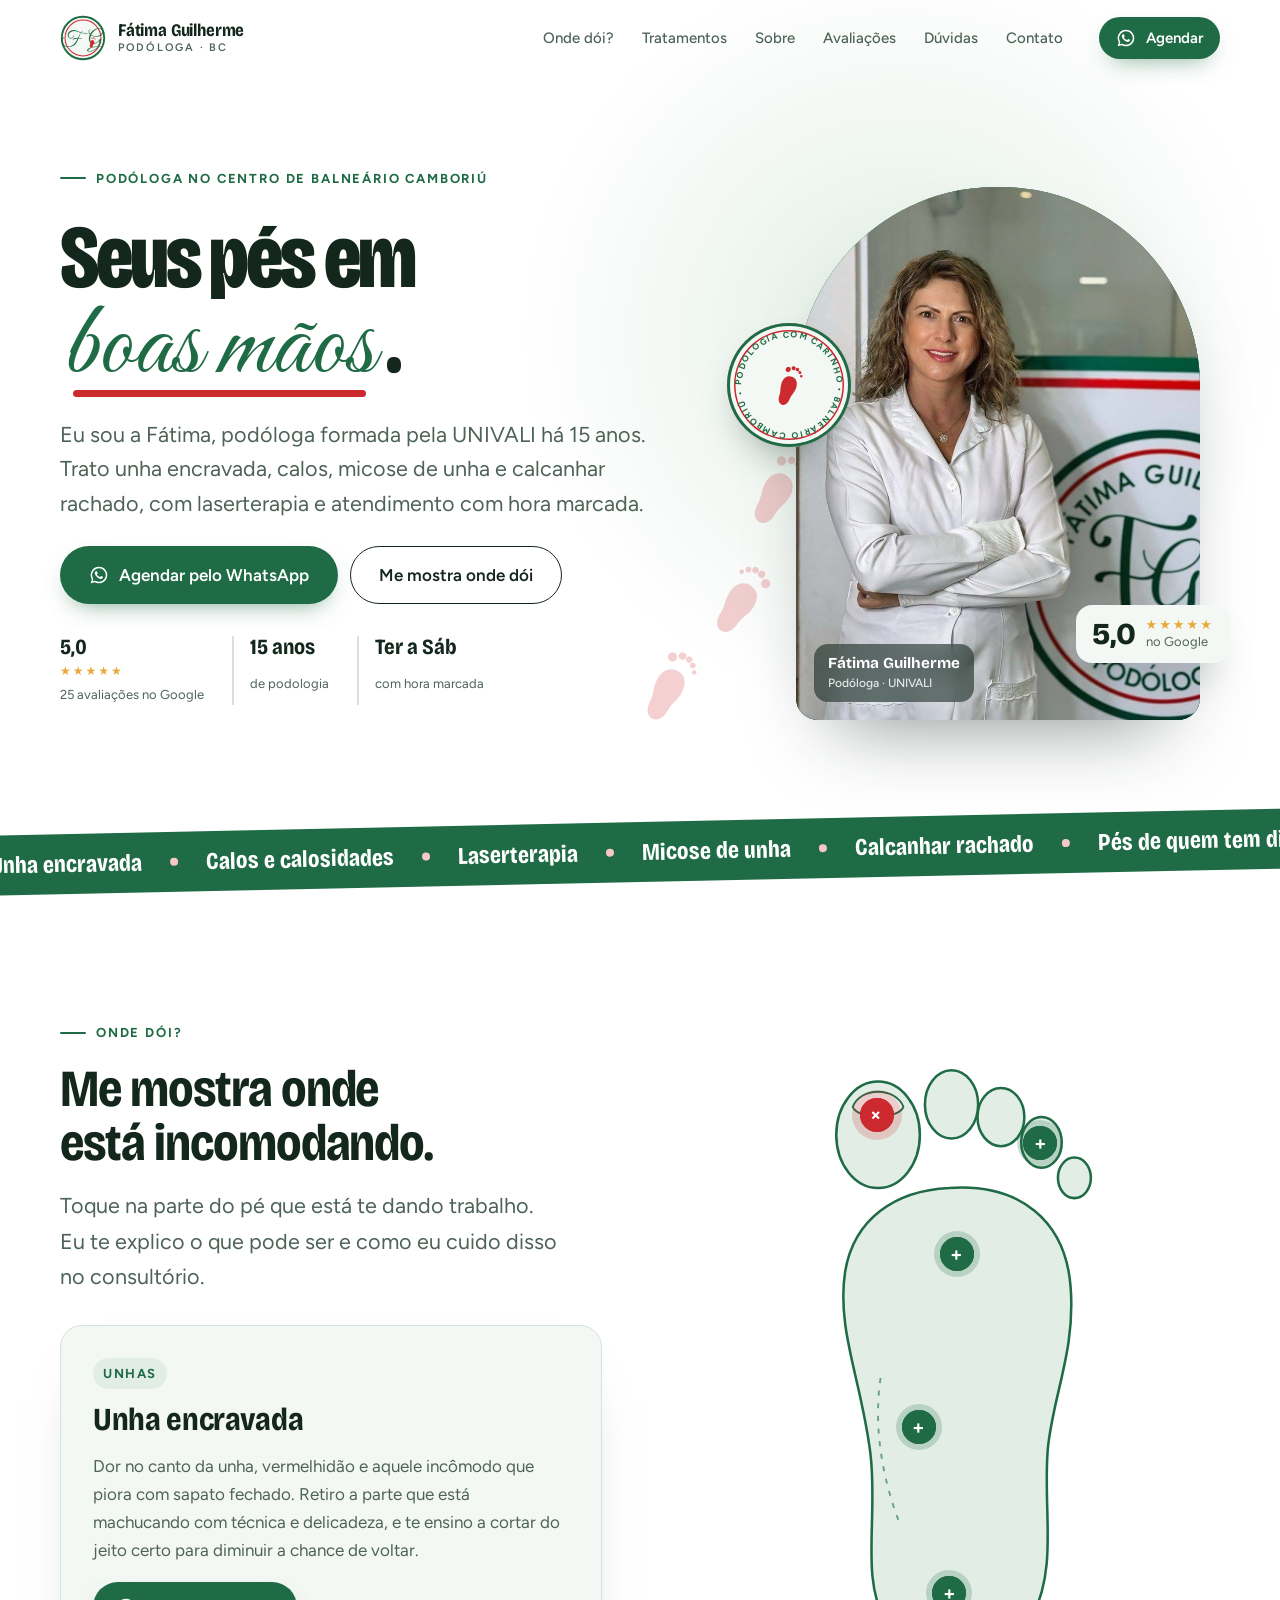
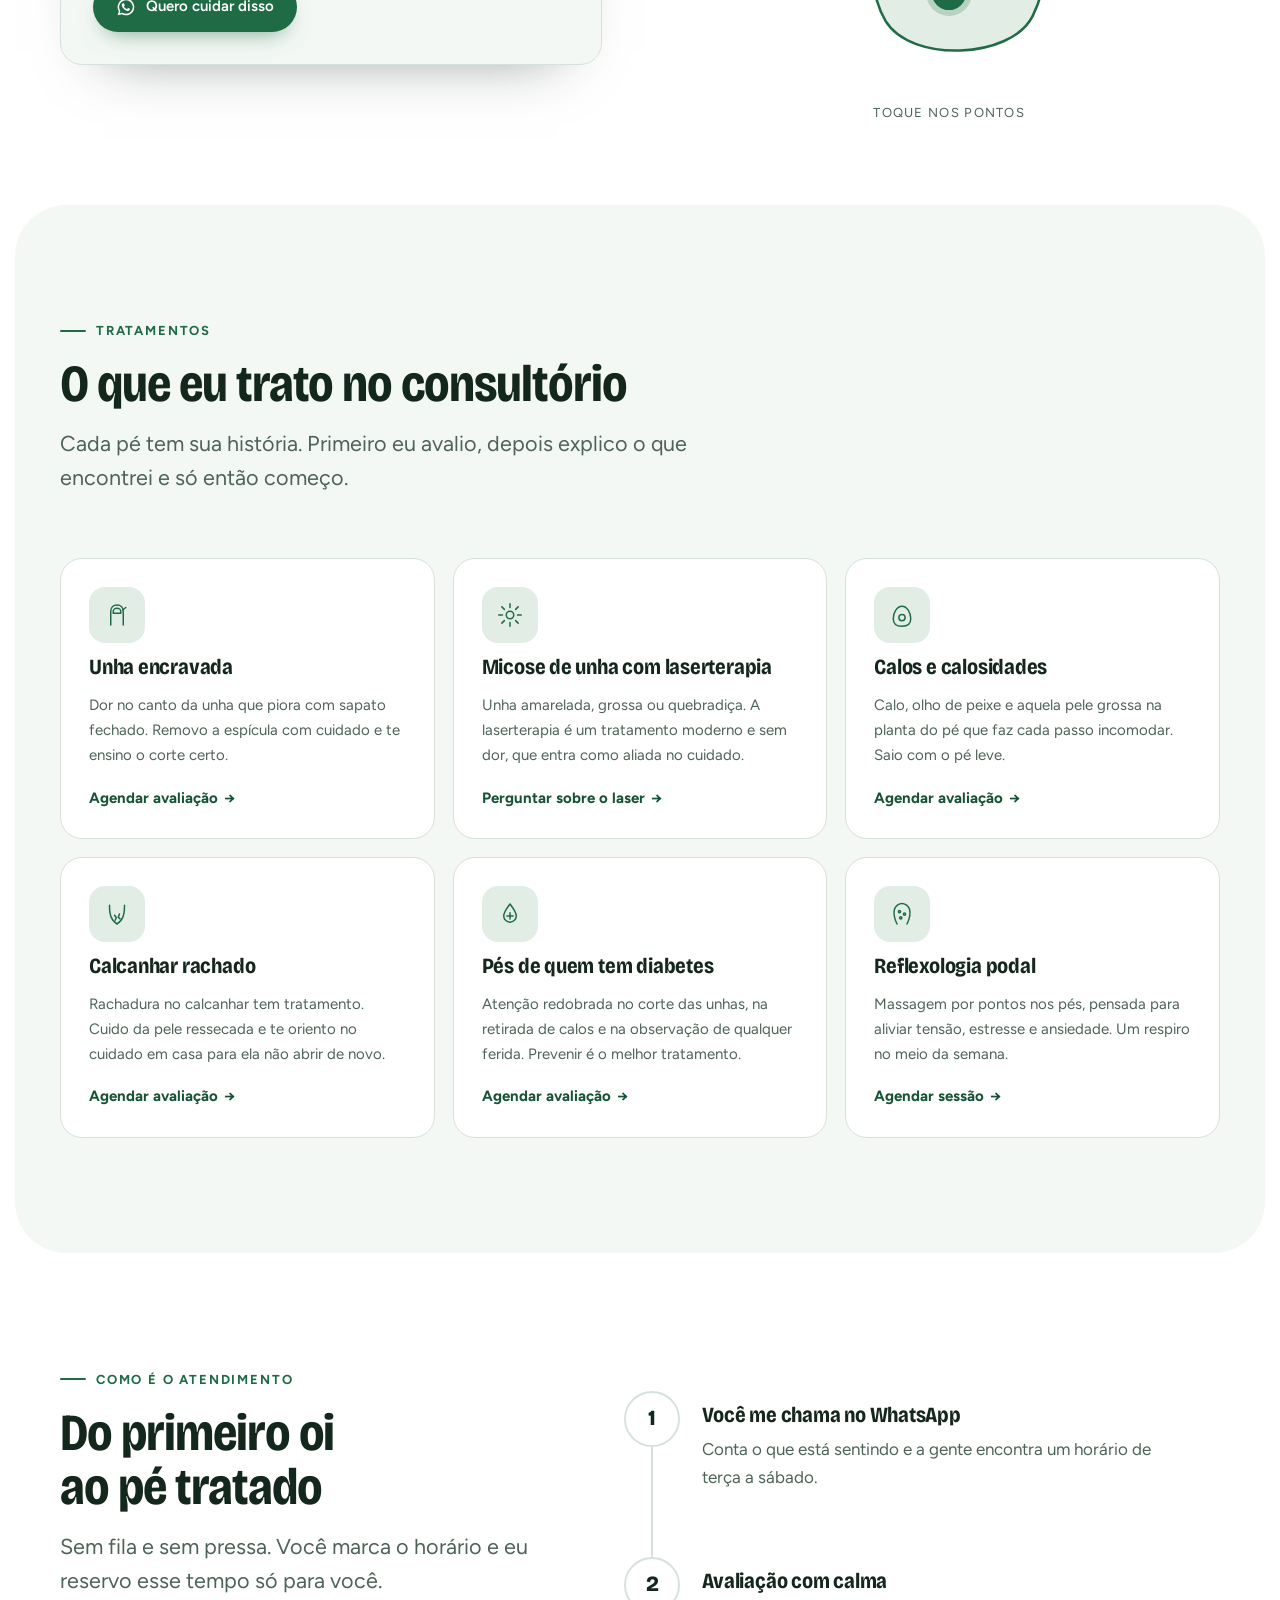
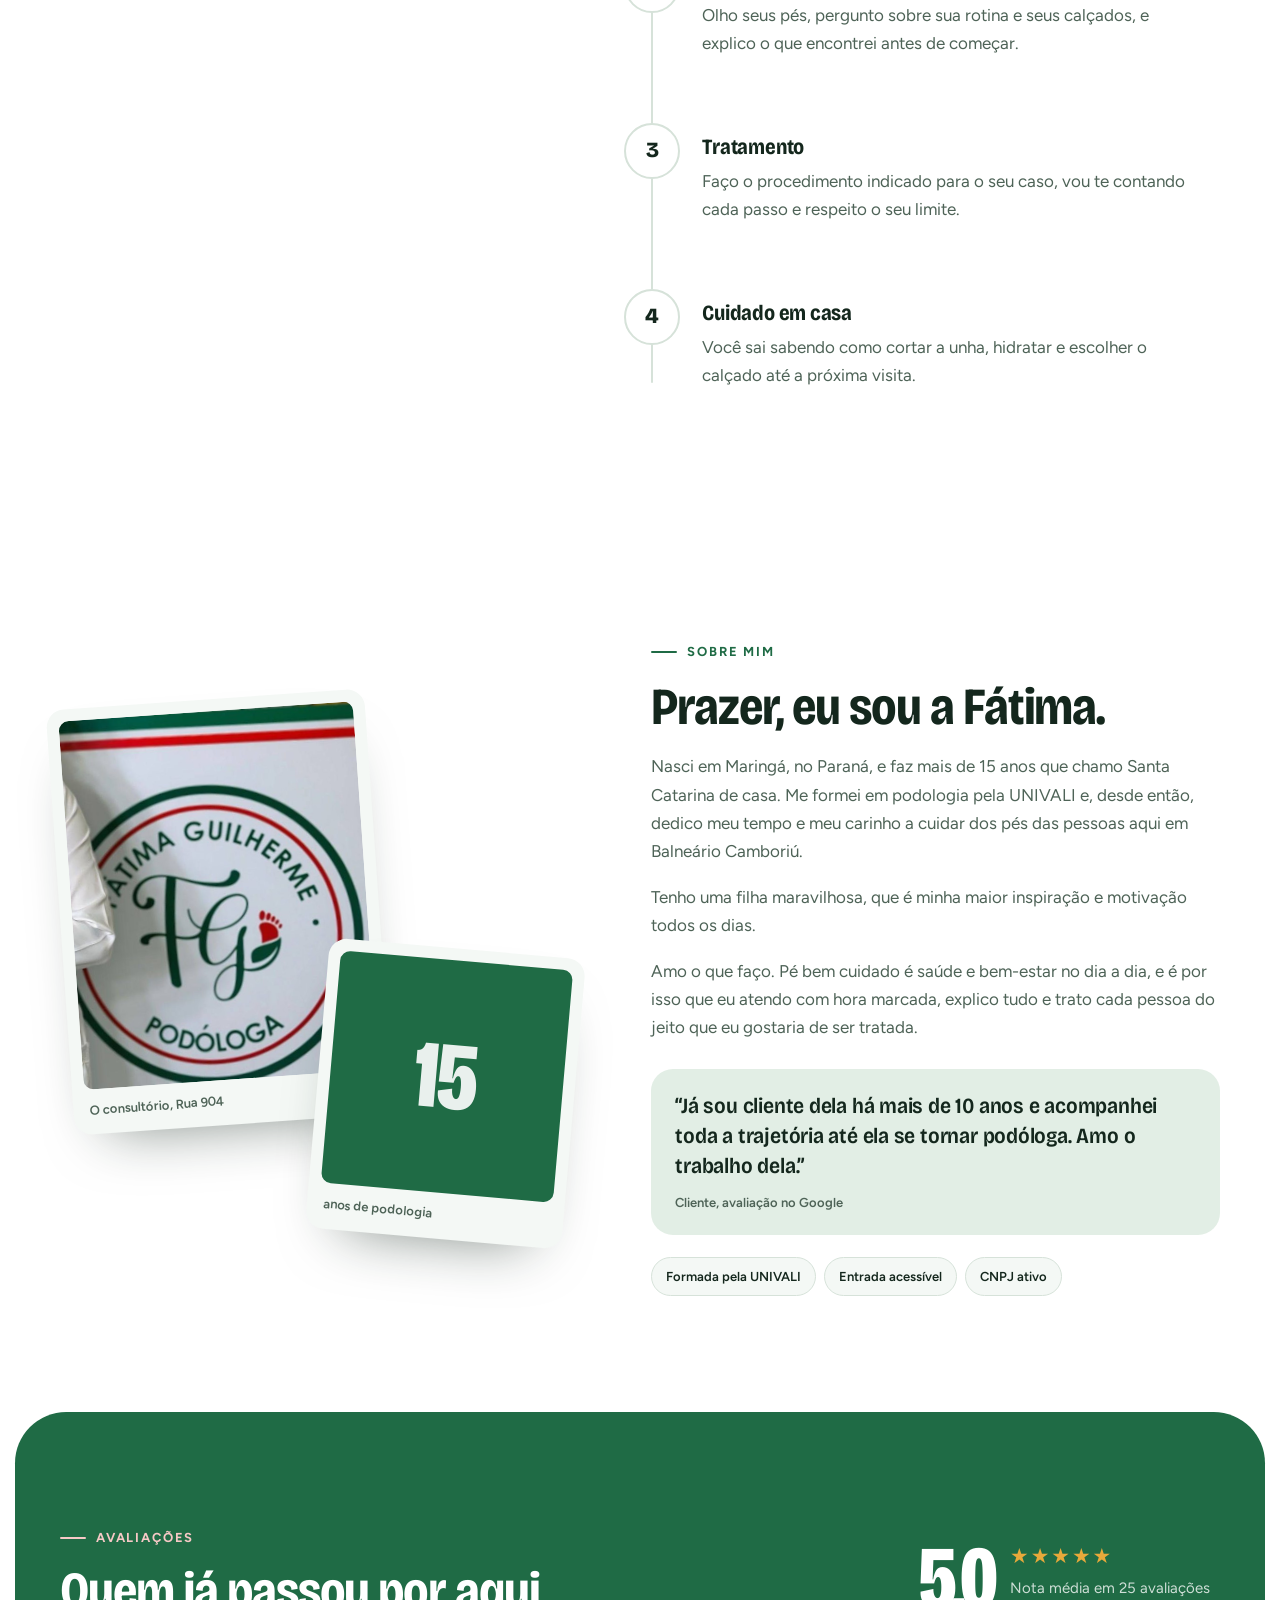
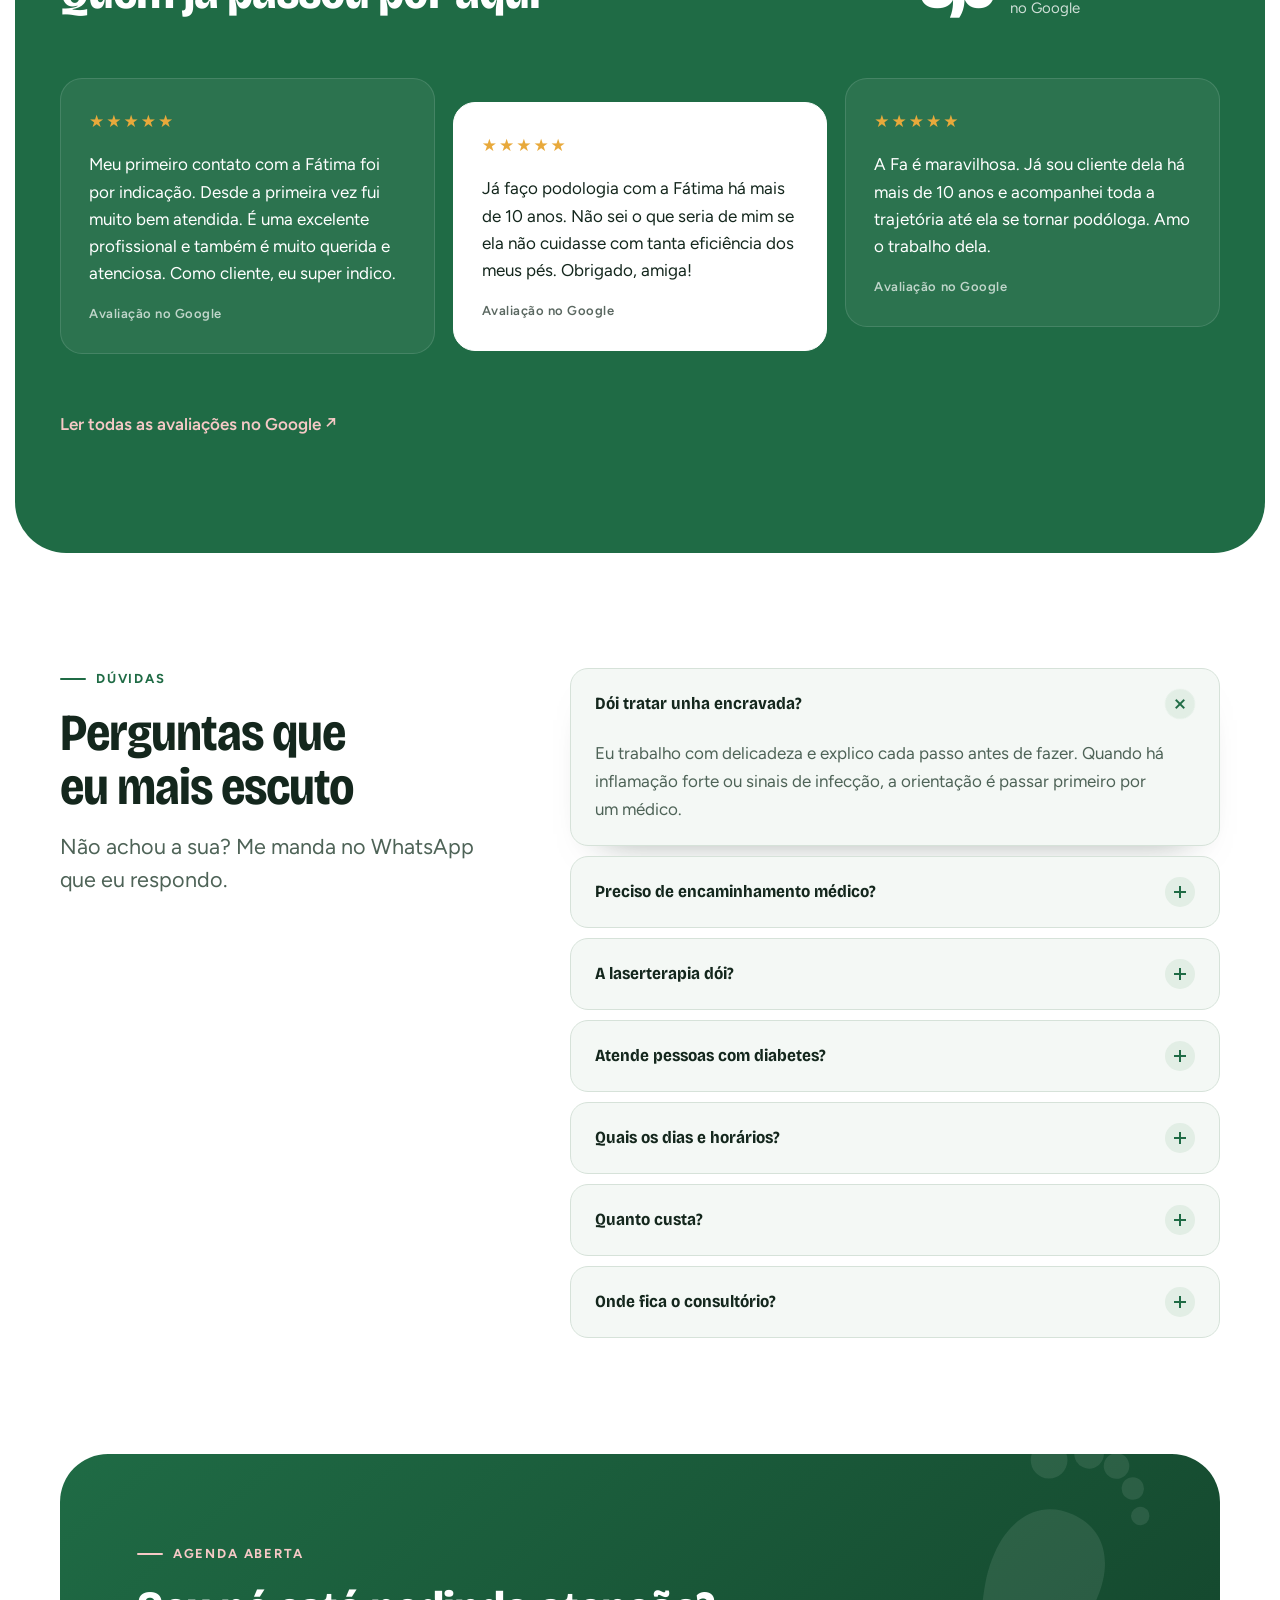
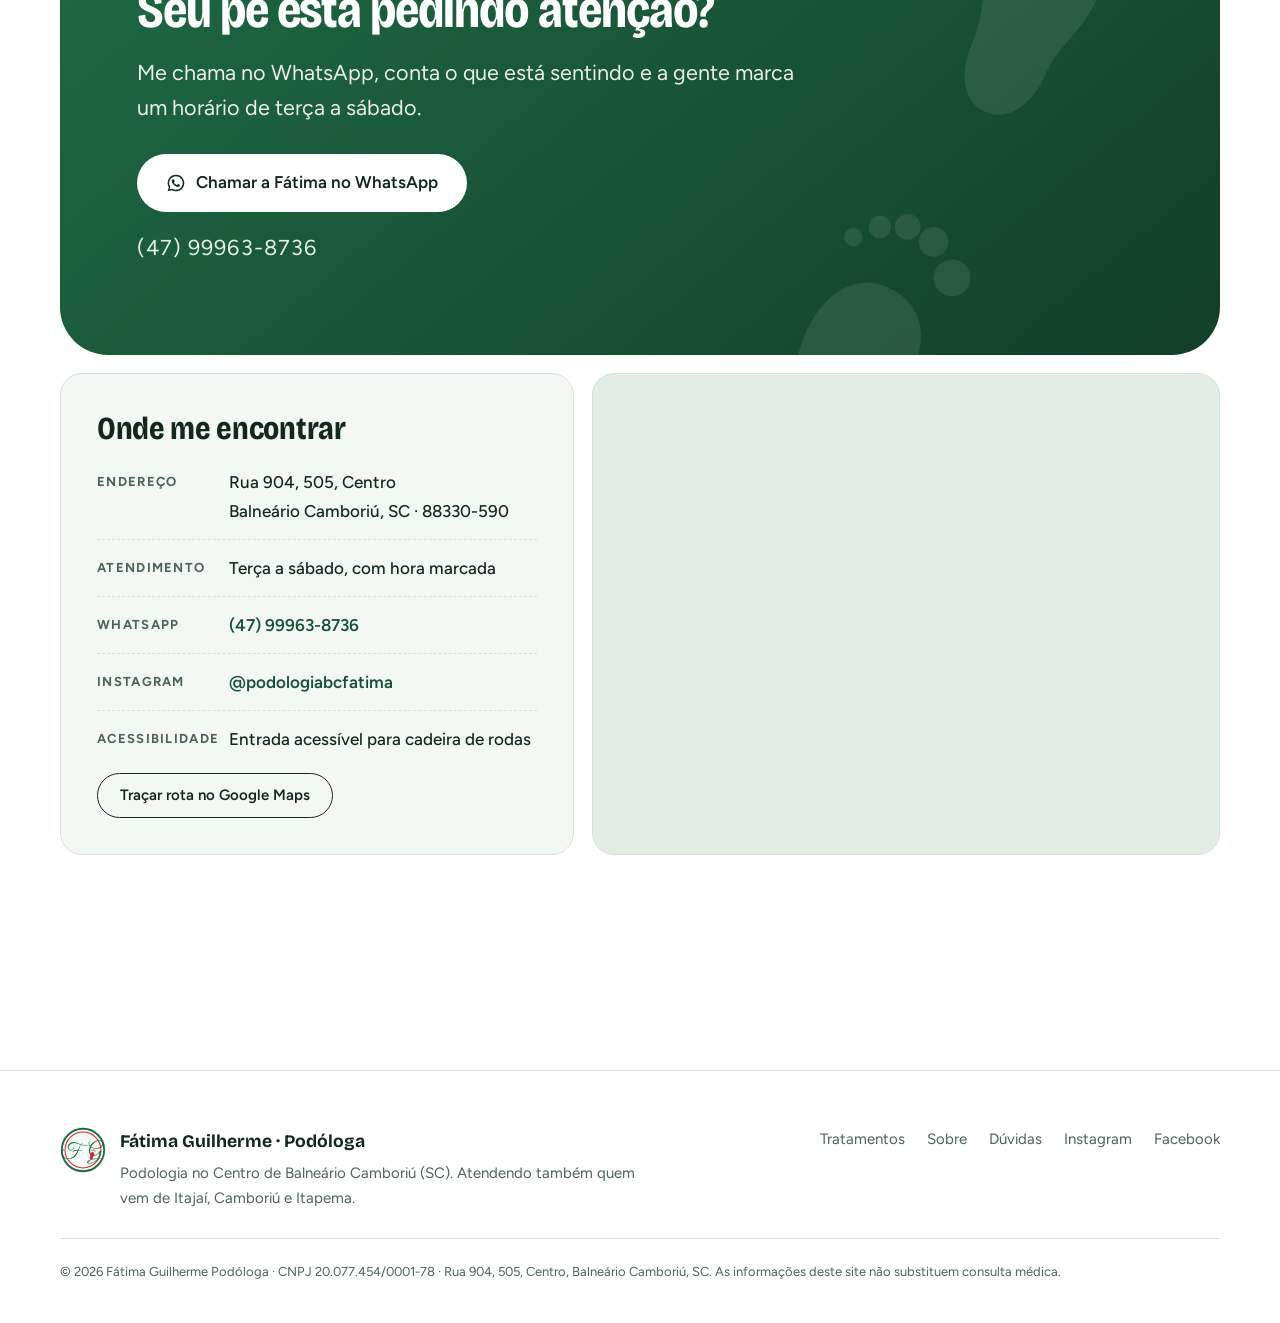
==== commit f715290e: "Mobile: tema claro fixo, layout compacto e cache corrigido - Trava o tema claro (fundo branco da mar" ====
--- a/index.html
+++ b/index.html
@@ -5,10 +5,11 @@
   <meta name="viewport" content="width=device-width, initial-scale=1, viewport-fit=cover">
   <title>Podóloga em Balneário Camboriú | Fátima Guilherme · Unha encravada e laserterapia</title>
   <meta name="description" content="Fátima Guilherme, podóloga formada pela UNIVALI no Centro de Balneário Camboriú. Unha encravada, calos, micose de unha com laserterapia, calcanhar rachado e pés de quem tem diabetes. Agende pelo WhatsApp.">
-  <link rel="canonical" href="https://fatimaguilherme.com.br/">
+  <link rel="canonical" href="https://fatimaguilherme.vercel.app/">
   <meta name="robots" content="index, follow, max-image-preview:large, max-snippet:-1">
   <meta name="author" content="Fátima Guilherme">
-  <meta name="theme-color" content="#1F6B45">
+  <meta name="theme-color" content="#FFFFFF">
+  <meta name="color-scheme" content="only light">
 
   <!-- Local SEO -->
   <meta name="geo.region" content="BR-SC">
@@ -22,15 +23,15 @@
   <meta property="og:site_name" content="Fátima Guilherme · Podóloga">
   <meta property="og:title" content="Fátima Guilherme · Podóloga em Balneário Camboriú">
   <meta property="og:description" content="Seus pés em boas mãos. Unha encravada, calos, micose de unha com laserterapia e cuidado com pés de quem tem diabetes. Centro de BC, com hora marcada.">
-  <meta property="og:url" content="https://fatimaguilherme.com.br/">
-  <meta property="og:image" content="https://fatimaguilherme.com.br/assets/img/og-image.jpg">
+  <meta property="og:url" content="https://fatimaguilherme.vercel.app/">
+  <meta property="og:image" content="https://fatimaguilherme.vercel.app/assets/img/og-image.jpg">
   <meta property="og:image:width" content="1200">
   <meta property="og:image:height" content="630">
   <meta property="og:image:alt" content="Fátima Guilherme, podóloga em Balneário Camboriú">
   <meta name="twitter:card" content="summary_large_image">
   <meta name="twitter:title" content="Fátima Guilherme · Podóloga em Balneário Camboriú">
   <meta name="twitter:description" content="Unha encravada, calos, laserterapia e cuidado com os pés no Centro de BC. Agende pelo WhatsApp.">
-  <meta name="twitter:image" content="https://fatimaguilherme.com.br/assets/img/og-image.jpg">
+  <meta name="twitter:image" content="https://fatimaguilherme.vercel.app/assets/img/og-image.jpg">
 
   <link rel="icon" href="/assets/img/favicon.svg" type="image/svg+xml">
   <link rel="apple-touch-icon" href="/assets/img/apple-touch-icon.png">
@@ -41,7 +42,7 @@
   <link rel="preconnect" href="https://fonts.googleapis.com">
   <link rel="preconnect" href="https://fonts.gstatic.com" crossorigin>
   <link rel="stylesheet" href="https://fonts.googleapis.com/css2?family=Bricolage+Grotesque:opsz,wdth,wght@12..96,75..100,500..800&family=Figtree:wght@400;500;600;700&family=Great+Vibes&display=swap">
-  <link rel="stylesheet" href="/assets/css/style.css">
+  <link rel="stylesheet" href="/assets/css/style.css?v=4">
 
   <script type="application/ld+json">
   {
@@ -49,13 +50,13 @@
     "@graph": [
       {
         "@type": ["MedicalBusiness", "LocalBusiness"],
-        "@id": "https://fatimaguilherme.com.br/#negocio",
+        "@id": "https://fatimaguilherme.vercel.app/#negocio",
         "name": "Fátima Guilherme | Podóloga",
         "alternateName": "Podologia BC Fátima",
         "description": "Consultório de podologia no Centro de Balneário Camboriú (SC). Tratamento de unha encravada, calos e calosidades, micose de unha com laserterapia, rachaduras no calcanhar, cuidado com pés de pessoas com diabetes e reflexologia podal.",
-        "url": "https://fatimaguilherme.com.br/",
-        "image": ["https://fatimaguilherme.com.br/assets/img/fatima-podologa-balneario-camboriu.jpg", "https://fatimaguilherme.com.br/assets/img/og-image.jpg"],
-        "logo": "https://fatimaguilherme.com.br/assets/img/apple-touch-icon.png",
+        "url": "https://fatimaguilherme.vercel.app/",
+        "image": ["https://fatimaguilherme.vercel.app/assets/img/fatima-podologa-balneario-camboriu.jpg", "https://fatimaguilherme.vercel.app/assets/img/og-image.jpg"],
+        "logo": "https://fatimaguilherme.vercel.app/assets/img/apple-touch-icon.png",
         "telephone": "+55-47-99963-8736",
         "medicalSpecialty": "Podiatric",
         "priceRange": "$$",
@@ -90,7 +91,7 @@
           { "@type": "MedicalProcedure", "name": "Cuidado podológico para pessoas com diabetes" },
           { "@type": "MedicalTherapy", "name": "Reflexologia podal" }
         ],
-        "founder": { "@id": "https://fatimaguilherme.com.br/#fatima" },
+        "founder": { "@id": "https://fatimaguilherme.vercel.app/#fatima" },
         "sameAs": [
           "https://www.instagram.com/podologiabcfatima/",
           "https://www.facebook.com/61563045962253"
@@ -98,26 +99,26 @@
       },
       {
         "@type": "Person",
-        "@id": "https://fatimaguilherme.com.br/#fatima",
+        "@id": "https://fatimaguilherme.vercel.app/#fatima",
         "name": "Fátima Guilherme",
         "jobTitle": "Podóloga",
-        "image": "https://fatimaguilherme.com.br/assets/img/fatima-podologa-balneario-camboriu.jpg",
+        "image": "https://fatimaguilherme.vercel.app/assets/img/fatima-podologa-balneario-camboriu.jpg",
         "alumniOf": { "@type": "CollegeOrUniversity", "name": "UNIVALI - Universidade do Vale do Itajaí" },
         "birthPlace": { "@type": "Place", "name": "Maringá, PR" },
-        "worksFor": { "@id": "https://fatimaguilherme.com.br/#negocio" },
+        "worksFor": { "@id": "https://fatimaguilherme.vercel.app/#negocio" },
         "sameAs": ["https://www.instagram.com/podologiabcfatima/"]
       },
       {
         "@type": "WebSite",
-        "@id": "https://fatimaguilherme.com.br/#site",
-        "url": "https://fatimaguilherme.com.br/",
+        "@id": "https://fatimaguilherme.vercel.app/#site",
+        "url": "https://fatimaguilherme.vercel.app/",
         "name": "Fátima Guilherme · Podóloga",
         "inLanguage": "pt-BR",
-        "publisher": { "@id": "https://fatimaguilherme.com.br/#negocio" }
+        "publisher": { "@id": "https://fatimaguilherme.vercel.app/#negocio" }
       },
       {
         "@type": "FAQPage",
-        "@id": "https://fatimaguilherme.com.br/#faq",
+        "@id": "https://fatimaguilherme.vercel.app/#faq",
         "mainEntity": [
           { "@type": "Question", "name": "Dói tratar unha encravada?", "acceptedAnswer": { "@type": "Answer", "text": "A Fátima trabalha com delicadeza e explica cada passo antes de fazer. Quando há inflamação forte ou sinais de infecção, a orientação é passar primeiro por um médico." } },
           { "@type": "Question", "name": "Preciso de encaminhamento médico para ir à podóloga?", "acceptedAnswer": { "@type": "Answer", "text": "Não. O agendamento é feito direto com a Fátima pelo WhatsApp (47) 99963-8736." } },
@@ -325,6 +326,7 @@
             <a class="card__link" href="https://wa.me/5547999638736" data-msg="Oi, Fátima! Quero agendar uma sessão de reflexologia podal." target="_blank" rel="noopener">Agendar sessão <span aria-hidden="true">→</span></a>
           </article>
         </div>
+        <p class="arraste" aria-hidden="true">Arraste para ver os tratamentos</p>
       </div>
     </section>
 
@@ -419,6 +421,7 @@
             <figcaption>Avaliação no Google</figcaption>
           </figure>
         </div>
+        <p class="arraste" aria-hidden="true">Arraste para ler mais</p>
         <p class="aval__mais" data-reveal><a class="link" href="https://www.google.com/maps/place/F%C3%A1tima+Guilherme+%7C+Pod%C3%B3loga/@-26.9928063,-48.6391821,17z/data=!4m6!3m5!1s0x94d8b7003e2b6f2d:0xf1be49d1ab3f99e7!8m2!3d-26.9928063!4d-48.6391821!16s%2Fg%2F11vxy5zhkg" target="_blank" rel="noopener">Ler todas as avaliações no Google <span aria-hidden="true">↗</span></a></p>
       </div>
     </section>
@@ -521,9 +524,9 @@
 
   <!-- WhatsApp flutuante -->
   <a class="zap" href="https://wa.me/5547999638736" data-msg="Oi, Fátima! Vim pelo site e quero agendar um horário." target="_blank" rel="noopener" aria-label="Agendar pelo WhatsApp">
-    <svg aria-hidden="true"><use href="#whats"/></svg><span>Agendar</span>
+    <svg aria-hidden="true"><use href="#whats"/></svg><span>Agendar pelo WhatsApp</span>
   </a>
 
-  <script src="/assets/js/main.js" defer></script>
+  <script src="/assets/js/main.js?v=4" defer></script>
 </body>
 </html>
--- a/assets/css/style.css
+++ b/assets/css/style.css
@@ -33,38 +33,6 @@
   color-scheme: light;
 }
 
-@media (prefers-color-scheme: dark) {
-  :root:not([data-theme="light"]) {
-    --porcelana: #0C1611;
-    --papel: #12211A;
-    --tinta: #E8F1EB;
-    --tinta-2: #A7BBAE;
-    --marca: #5FBF8A;
-    --marca-forte: #84D3A6;
-    --bruma: #183224;
-    --acento: #F0686C;
-    --acento-suave: #3A1E20;
-    --acento-claro: #F0868A;
-    --linha: #22392C;
-    --sombra: 0 0 0;
-    color-scheme: dark;
-  }
-}
-:root[data-theme="dark"] {
-  --porcelana: #0C1611;
-  --papel: #12211A;
-  --tinta: #E8F1EB;
-  --tinta-2: #A7BBAE;
-  --marca: #5FBF8A;
-  --marca-forte: #84D3A6;
-  --bruma: #183224;
-  --acento: #F0686C;
-    --acento-suave: #3A1E20;
-    --acento-claro: #F0868A;
-  --linha: #22392C;
-  --sombra: 0 0 0;
-  color-scheme: dark;
-}
 
 /* ---------- base ---------- */
 *, *::before, *::after { box-sizing: border-box; }
@@ -167,15 +135,13 @@
   opacity: 0;
   transition: opacity .3s;
 }
-.btn:hover { transform: translateY(-2px); }
+@media (hover: hover) { .btn:hover { transform: translateY(-2px); } }
 .btn:hover::after { opacity: 1; }
 .btn:active { transform: translateY(0) scale(.98); }
 .btn--lg { padding: 18px 28px; font-size: var(--t-md); }
 .btn--sm { padding: 10px 16px; }
 .btn--marca { --bg: var(--marca); --fg: #fff; box-shadow: 0 10px 24px -12px rgb(31 107 69 / .7); }
 .btn--marca:hover { --bg: var(--marca-forte); box-shadow: 0 18px 32px -14px rgb(31 107 69 / .85); }
-:root[data-theme="dark"] .btn--marca, :root[data-theme="dark"] .btn--marca:hover { --fg: #07130D; }
-@media (prefers-color-scheme: dark) { :root:not([data-theme="light"]) .btn--marca { --fg: #07130D; } }
 .btn--linha { --bg: transparent; border-color: var(--tinta); }
 .btn--linha:hover { --bg: var(--tinta); --fg: var(--porcelana); }
 .btn--branco { --bg: #fff; --fg: #14271D; }
@@ -347,10 +313,10 @@
 @keyframes flutuar { 50% { transform: translateY(-8px); } }
 
 /* ---------- faixa ---------- */
-.faixa { background: var(--tinta); color: var(--porcelana); overflow: hidden; padding-block: 18px; rotate: -1.2deg; margin-inline: -10px; }
+.faixa { background: var(--marca); color: #fff; overflow: hidden; padding-block: 18px; rotate: -1.2deg; margin-inline: -10px; }
 .faixa__trilho { display: flex; align-items: center; gap: 28px; width: max-content; animation: correr 38s linear infinite; }
 .faixa span { font: 700 clamp(1.1rem, 2vw, 1.5rem)/1 var(--f-display); font-variation-settings: "wdth" 80; white-space: nowrap; }
-.faixa i { width: 10px; height: 10px; border-radius: 50%; background: var(--acento); flex: none; }
+.faixa i { width: 8px; height: 8px; border-radius: 50%; background: var(--acento-claro); flex: none; }
 .faixa:hover .faixa__trilho { animation-play-state: paused; }
 @keyframes correr { to { transform: translateX(-50%); } }
 
@@ -430,15 +396,13 @@
   transform-origin: center;
   transition: transform .6s var(--ease);
 }
-.card:hover { transform: translateY(-6px); box-shadow: 0 30px 50px -30px rgb(var(--sombra) / .45); border-color: var(--marca); }
-.card:hover::before { transform: scale(5); }
-.card:hover, .card:hover p, .card:hover .card__link { color: #fff; }
-:root[data-theme="dark"] .card:hover, :root[data-theme="dark"] .card:hover p, :root[data-theme="dark"] .card:hover .card__link { color: #07130D; }
-@media (prefers-color-scheme: dark) { :root:not([data-theme="light"]) .card:hover, :root:not([data-theme="light"]) .card:hover p, :root:not([data-theme="light"]) .card:hover .card__link { color: #07130D; } }
+@media (hover: hover) { .card:hover { transform: translateY(-6px); box-shadow: 0 30px 50px -30px rgb(var(--sombra) / .45); border-color: var(--marca); } }
+@media (hover: hover) { .card:hover::before { transform: scale(5); } }
+@media (hover: hover) { .card:hover, .card:hover p, .card:hover .card__link { color: #fff; } }
 .card__icone { width: 56px; height: 56px; border-radius: 16px; background: var(--bruma); display: grid; place-items: center; transition: background-color .3s, transform .5s var(--ease); }
 .card__icone svg { width: 30px; height: 30px; fill: none; stroke: var(--marca); stroke-width: 2.4; stroke-linecap: round; stroke-linejoin: round; }
-.card:hover .card__icone { background: var(--acento); transform: rotate(-8deg); }
-.card:hover .card__icone svg { stroke: #fff; }
+@media (hover: hover) { .card:hover .card__icone { background: var(--acento); transform: rotate(-8deg); } }
+@media (hover: hover) { .card:hover .card__icone svg { stroke: #fff; } }
 .card p { color: var(--tinta-2); font-size: var(--t-sm); transition: color .3s; }
 .card__link { font-weight: 700; font-size: var(--t-sm); color: var(--marca-forte); text-decoration: none; display: inline-flex; gap: 6px; margin-top: 6px; }
 .card__link span { transition: transform .3s var(--ease); }
@@ -472,8 +436,8 @@
   transition: background-color .4s, border-color .4s, color .4s, transform .4s var(--ease);
 }
 .passo.is-feito .passo__n { background: var(--marca); border-color: var(--marca); color: #fff; }
-.passo:hover { background: var(--papel); transform: translateX(6px); }
-.passo:hover .passo__n { transform: scale(1.08); }
+@media (hover: hover) { .passo:hover { background: var(--papel); transform: translateX(6px); } }
+@media (hover: hover) { .passo:hover .passo__n { transform: scale(1.08); } }
 
 /* ---------- sobre ---------- */
 .sobre { position: relative; }
@@ -501,8 +465,8 @@
 .polaroid__img--marca span { font: 800 6rem/1 var(--f-display); color: rgb(255 255 255 / .9); font-variation-settings: "wdth" 75; }
 .polaroid--a { width: 62%; left: 0; top: 0; rotate: -4deg; z-index: 1; }
 .polaroid--b { width: 50%; right: 0; bottom: 0; rotate: 5deg; z-index: 2; }
-.sobre__fotos:hover .polaroid--a { transform: translate(-8px, -6px) rotate(-2deg); }
-.sobre__fotos:hover .polaroid--b { transform: translate(8px, 6px) rotate(2deg); }
+@media (hover: hover) { .sobre__fotos:hover .polaroid--a { transform: translate(-8px, -6px) rotate(-2deg); } }
+@media (hover: hover) { .sobre__fotos:hover .polaroid--b { transform: translate(8px, 6px) rotate(2deg); } }
 .sobre__texto { display: grid; gap: 18px; min-width: 0; }
 .sobre__texto > p:not(.eyebrow) { color: var(--tinta-2); font-size: var(--t-md); max-width: 36em; }
 .citacao {
@@ -519,9 +483,7 @@
 .selos li:hover { border-color: var(--marca); transform: translateY(-2px); }
 
 /* ---------- avaliações ---------- */
-.aval { background: var(--tinta); color: var(--porcelana); border-radius: clamp(28px, 4vw, 56px); margin-inline: clamp(0px, 1.2vw, 16px); }
-:root[data-theme="dark"] .aval { background: var(--papel); color: var(--tinta); }
-@media (prefers-color-scheme: dark) { :root:not([data-theme="light"]) .aval { background: var(--papel); color: var(--tinta); } }
+.aval { background: var(--marca); color: #fff; border-radius: clamp(28px, 4vw, 56px); margin-inline: clamp(0px, 1.2vw, 16px); }
 .aval .eyebrow { color: var(--acento-claro); }
 .aval__topo { display: flex; flex-wrap: wrap; justify-content: space-between; align-items: end; gap: 28px; margin-bottom: clamp(40px, 5vw, 60px); }
 .nota { display: flex; align-items: center; gap: 16px; }
@@ -539,14 +501,12 @@
   display: grid; gap: 16px;
   transition: transform .5s var(--ease), background-color .3s, border-color .3s;
 }
-.depo--destaque { background: var(--marca); border-color: var(--marca); translate: 0 24px; }
+.depo--destaque { background: #fff; color: var(--tinta); border-color: #fff; translate: 0 24px; }
 .depo blockquote { margin: 0; }
 .depo p { font-size: var(--t-md); line-height: 1.6; }
 .depo figcaption { font-size: var(--t-xs); opacity: .7; font-weight: 600; letter-spacing: .04em; }
-.depo:hover { transform: translateY(-8px) rotate(-.6deg); background: rgb(255 255 255 / .1); border-color: var(--acento); }
-.depo--destaque:hover { background: var(--marca-forte); }
-:root[data-theme="dark"] .depo--destaque { color: #07130D; }
-@media (prefers-color-scheme: dark) { :root:not([data-theme="light"]) .depo--destaque { color: #07130D; } }
+@media (hover: hover) { .depo:hover { transform: translateY(-8px) rotate(-.6deg); background: rgb(255 255 255 / .1); border-color: var(--acento); } }
+@media (hover: hover) { .depo--destaque:hover { background: #fff; border-color: var(--acento); } }
 .aval__mais { margin-top: 56px; }
 .aval .link { color: var(--acento-claro); }
 
@@ -651,8 +611,8 @@
 .zap.is-on { translate: 0 0; opacity: 1; }
 .zap svg { width: 28px; height: 28px; fill: currentColor; }
 .zap span { max-width: 0; overflow: hidden; white-space: nowrap; transition: max-width .4s var(--ease); }
-.zap:hover { transform: translateY(-3px); padding-right: 22px; }
-.zap:hover span { max-width: 120px; }
+@media (hover: hover) { .zap:hover { transform: translateY(-3px); padding-right: 22px; } }
+@media (hover: hover) { .zap:hover span { max-width: 220px; } }
 
 /* ---------- animações de scroll ---------- */
 .js [data-reveal] {
@@ -703,17 +663,147 @@
   .painel { order: 2; margin-top: 0; }
 }
 @media (max-width: 620px) {
-  .cards, .depos { grid-template-columns: 1fr; }
-  .hero__acoes .btn { width: 100%; }
-  .provas { display: grid; grid-template-columns: repeat(3, minmax(0, 1fr)); gap: 12px; }
-  .provas li { padding-left: 10px; font-size: .75rem; }
-  .provas strong { font-size: 1.15rem; }
-  .local dl > div { grid-template-columns: 1fr; gap: 2px; }
-  .faixa { rotate: 0deg; margin-inline: 0; }
+  :root {
+    --t-md: 1rem;
+    --t-lg: 1.0625rem;
+    --t-xl: 1.4rem;
+    --t-2xl: 2rem;
+    --t-3xl: 2.9rem;
+    --raio: 18px;
+  }
+  body { line-height: 1.6; padding-bottom: calc(84px + env(safe-area-inset-bottom, 0px)); }
+  .secao { padding-block: 56px; }
+  .cabeca { gap: 12px; }
+  .eyebrow { font-size: .72rem; letter-spacing: .12em; }
+  .eyebrow::before { width: 18px; }
+
+  /* topo */
+  .topo__in, .topo.is-scrolled .topo__in { height: 64px; }
+  .marca__icone { width: 40px; height: 40px; }
   .marca__nome { font-size: 1rem; }
-  .chip-nota { right: 0; }
-  .zap span { display: none; }
-}
+  html { scroll-padding-top: 72px; }
+
+  /* hero */
+  .hero { padding-block: 20px 36px; }
+  .hero__texto { gap: 18px; }
+  .hero h1 { line-height: 1; }
+  .hero__lead { font-size: 1.02rem; }
+  .hero__acoes { gap: 10px; }
+  .hero__acoes .btn { width: 100%; padding-block: 16px; }
+  .provas { display: grid; grid-template-columns: repeat(3, minmax(0, 1fr)); gap: 8px; margin-top: 4px; }
+  .provas li { padding-left: 10px; font-size: .72rem; line-height: 1.35; }
+  .provas strong { font-size: 1.1rem; }
+  .hero__arte { max-width: 340px; margin-top: 18px; aspect-ratio: 1 / 1.05; }
+  .retrato { inset: 0 2% 0 12%; transform: none; }
+  .trilha { display: none; }
+  .selo { width: 78px; left: -2%; top: 8%; }
+  .selo text { font-size: 7.6px; letter-spacing: 1.2px; }
+  .selo__pe { width: 16px; height: 32px; }
+  .chip-nota { top: auto; bottom: 18%; right: -2%; padding: 10px 12px; }
+  .chip-nota strong { font-size: 1.5rem; }
+  .retrato__legenda { left: 12px; bottom: 12px; padding: 8px 12px; font-size: .85rem; }
+
+  .faixa { rotate: 0deg; margin-inline: 0; padding-block: 14px; }
+  .faixa__trilho { gap: 20px; }
+
+  /* mapa do pé */
+  .mapa__grid { gap: 16px; }
+  .pe { width: min(58%, 230px); margin-block: 8px 34px; }
+  .ponto { width: 30px; height: 30px; }
+  .painel { padding: 22px; gap: 10px; }
+  .painel h3 { font-size: 1.3rem; }
+  .painel .btn { width: 100%; }
+
+  /* tratamentos e avaliações: carrossel com arraste */
+  .trat, .aval { margin-inline: 0; border-radius: 28px; }
+  .trat .cabeca { margin-bottom: 28px; }
+  .cards, .depos {
+    grid-template-columns: none;
+    grid-auto-flow: column;
+    grid-auto-columns: 84%;
+    gap: 12px;
+    overflow-x: auto;
+    overscroll-behavior-x: contain;
+    scroll-snap-type: x mandatory;
+    margin-inline: -20px;
+    padding: 4px 20px 12px;
+    scroll-padding-inline: 20px;
+    scrollbar-width: none;
+    align-items: stretch;
+  }
+  .cards::-webkit-scrollbar, .depos::-webkit-scrollbar { display: none; }
+  .card, .depo { scroll-snap-align: start; }
+  .card { padding: 22px; gap: 10px; background: var(--porcelana); }
+  .card__icone { width: 48px; height: 48px; border-radius: 14px; }
+  .depo { padding: 22px; }
+  .depo--destaque { translate: none; }
+  .aval__topo { margin-bottom: 28px; gap: 18px; }
+  .nota__n { font-size: 3.4rem; }
+  .aval__mais { margin-top: 20px; }
+
+  /* passos */
+  .linha { gap: 8px; }
+  .linha::before, .linha::after { left: 21px; top: 22px; bottom: 22px; }
+  .passo { grid-template-columns: 44px 1fr; gap: 16px; padding: 12px 0; }
+  .passo__n { width: 44px; height: 44px; font-size: 1.1rem; }
+  .passo > div { padding-top: 6px; gap: 4px; }
+  .passo p { font-size: .95rem; }
+
+  /* sobre */
+  .sobre__grid { gap: 28px; }
+  .sobre__fotos { max-width: 320px; }
+  .sobre__texto { gap: 14px; }
+  .citacao { padding: 18px 20px; }
+  .citacao p { font-size: 1.05rem; }
+
+  /* faq */
+  .faq__grid { gap: 24px; }
+  .faq summary { padding: 16px 18px; font-size: .98rem; }
+  .faq details p { padding: 0 18px 18px; font-size: .95rem; }
+  .faq summary::after { width: 28px; height: 28px; }
+
+  /* contato */
+  .convite { padding: 36px 22px; border-radius: 26px; gap: 14px; }
+  .convite .btn { width: 100%; white-space: normal; text-align: center; }
+  .convite__pe { width: 110px; height: 220px; }
+  .local__info { padding: 22px; gap: 16px; }
+  .local dl > div { grid-template-columns: 1fr; gap: 2px; padding-bottom: 12px; }
+  .local__info .btn { width: 100%; }
+  .local__mapa, .local__mapa iframe { min-height: 280px; }
+
+  /* rodapé */
+  .rodape { margin-top: 48px; padding-block: 40px 24px; }
+  .rodape__links { gap: 4px 18px; }
+
+  /* WhatsApp vira barra fixa no rodapé da tela */
+  .zap {
+    left: max(12px, env(safe-area-inset-left, 0px));
+    right: max(12px, env(safe-area-inset-right, 0px));
+    bottom: calc(12px + env(safe-area-inset-bottom, 0px));
+    justify-content: center;
+    padding: 15px 20px;
+    font-size: 1rem;
+    border-radius: 16px;
+  }
+  .zap svg { width: 24px; height: 24px; }
+  .zap span { max-width: none; }
+}
+
+.arraste {
+  display: none;
+  align-items: center;
+  gap: 8px;
+  margin-top: 6px;
+  font-size: .78rem;
+  font-weight: 600;
+  letter-spacing: .06em;
+  text-transform: uppercase;
+  color: var(--tinta-2);
+}
+.arraste::after { content: "→"; animation: deslizar 1.6s ease-in-out infinite; }
+.aval .arraste { color: rgb(255 255 255 / .7); }
+@keyframes deslizar { 50% { transform: translateX(6px); } }
+@media (max-width: 620px) { .arraste { display: flex; } }
 
 @media (prefers-reduced-motion: reduce) {
   *, *::before, *::after { animation-duration: .01ms !important; animation-iteration-count: 1 !important; transition-duration: .01ms !important; scroll-behavior: auto !important; }
